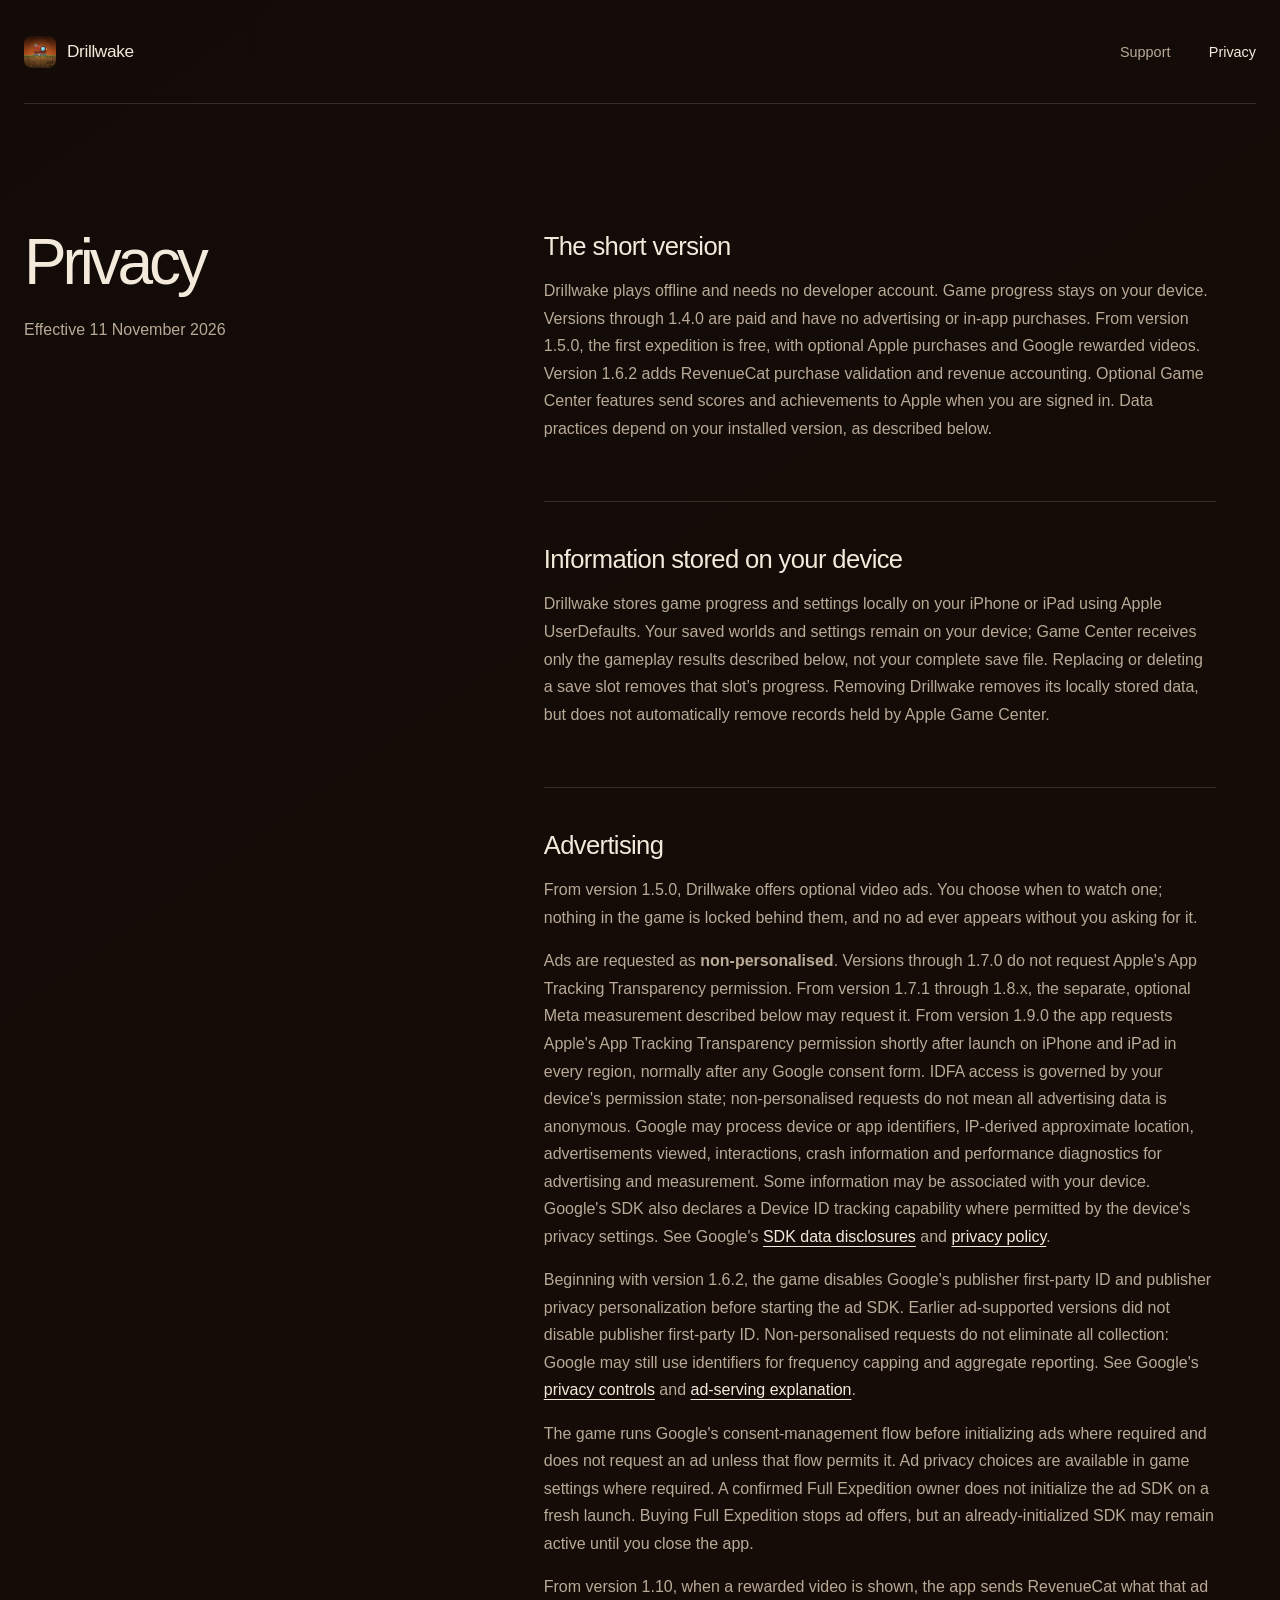
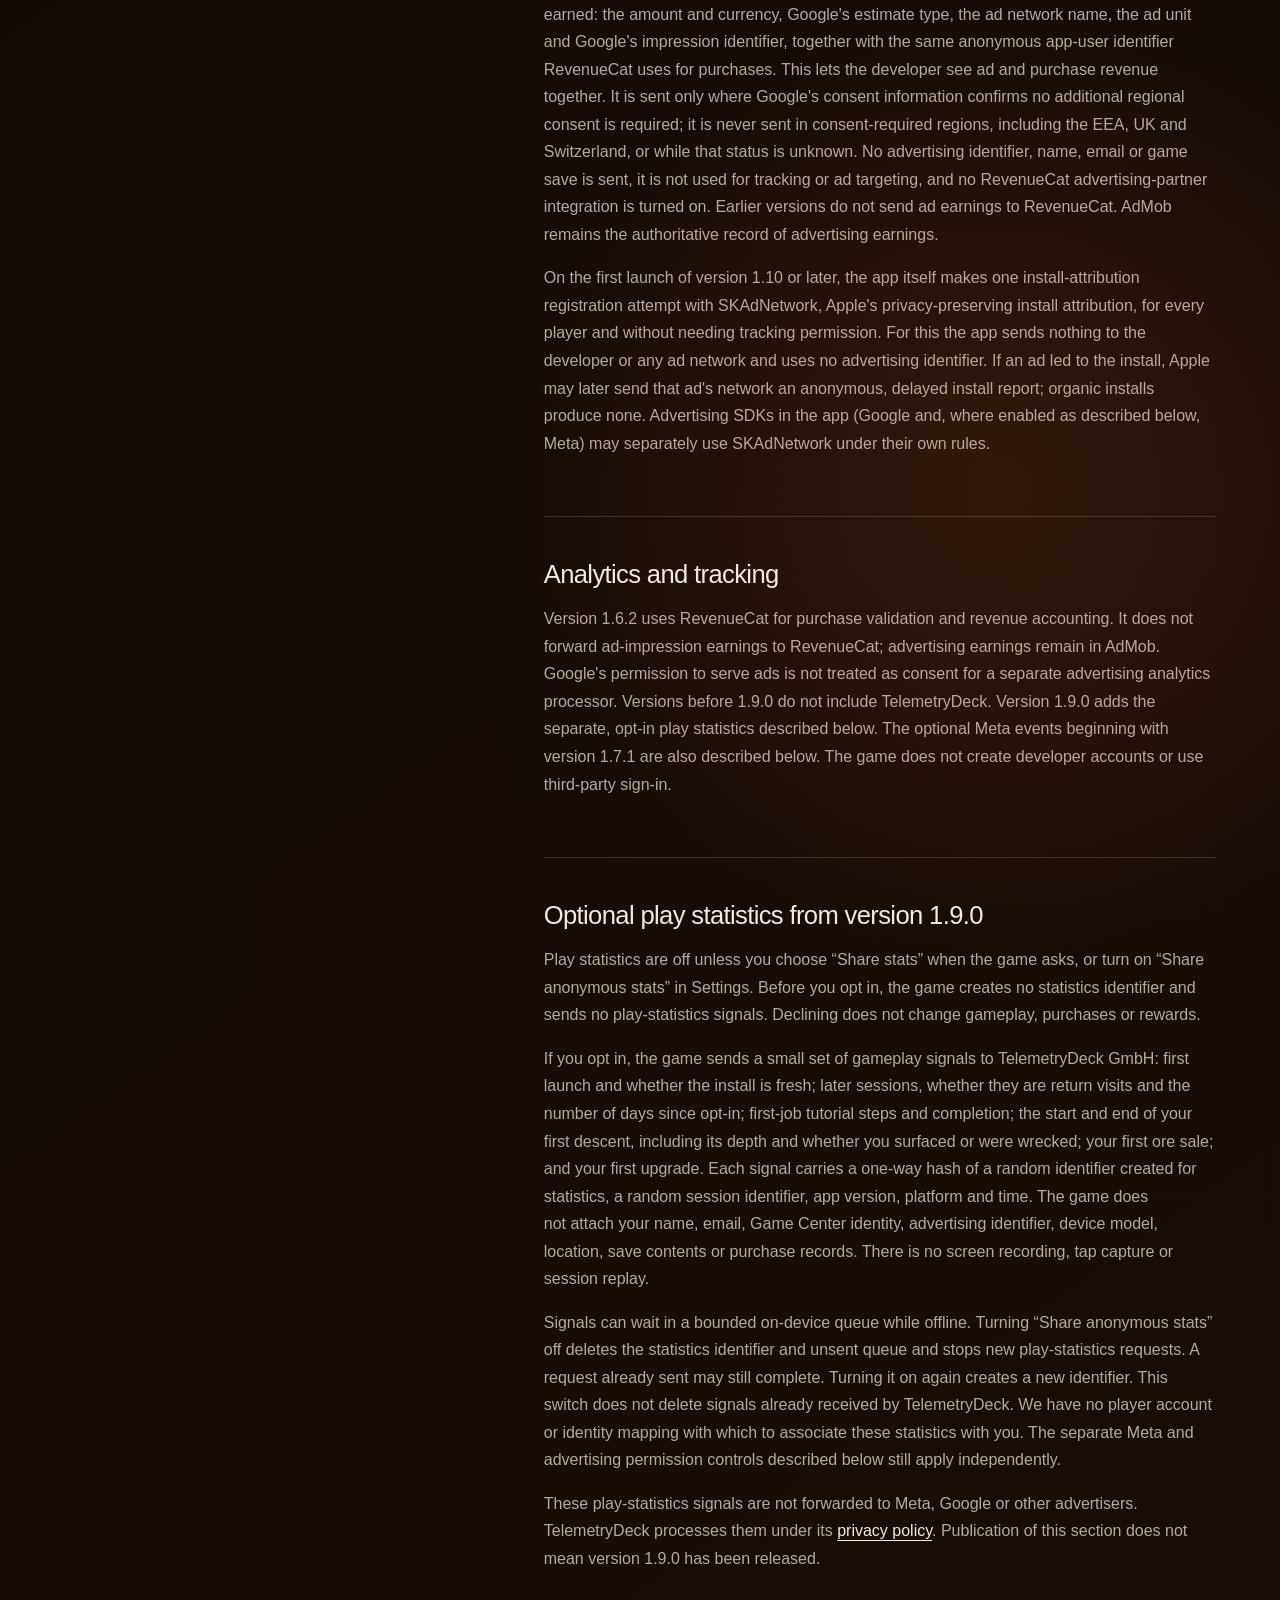
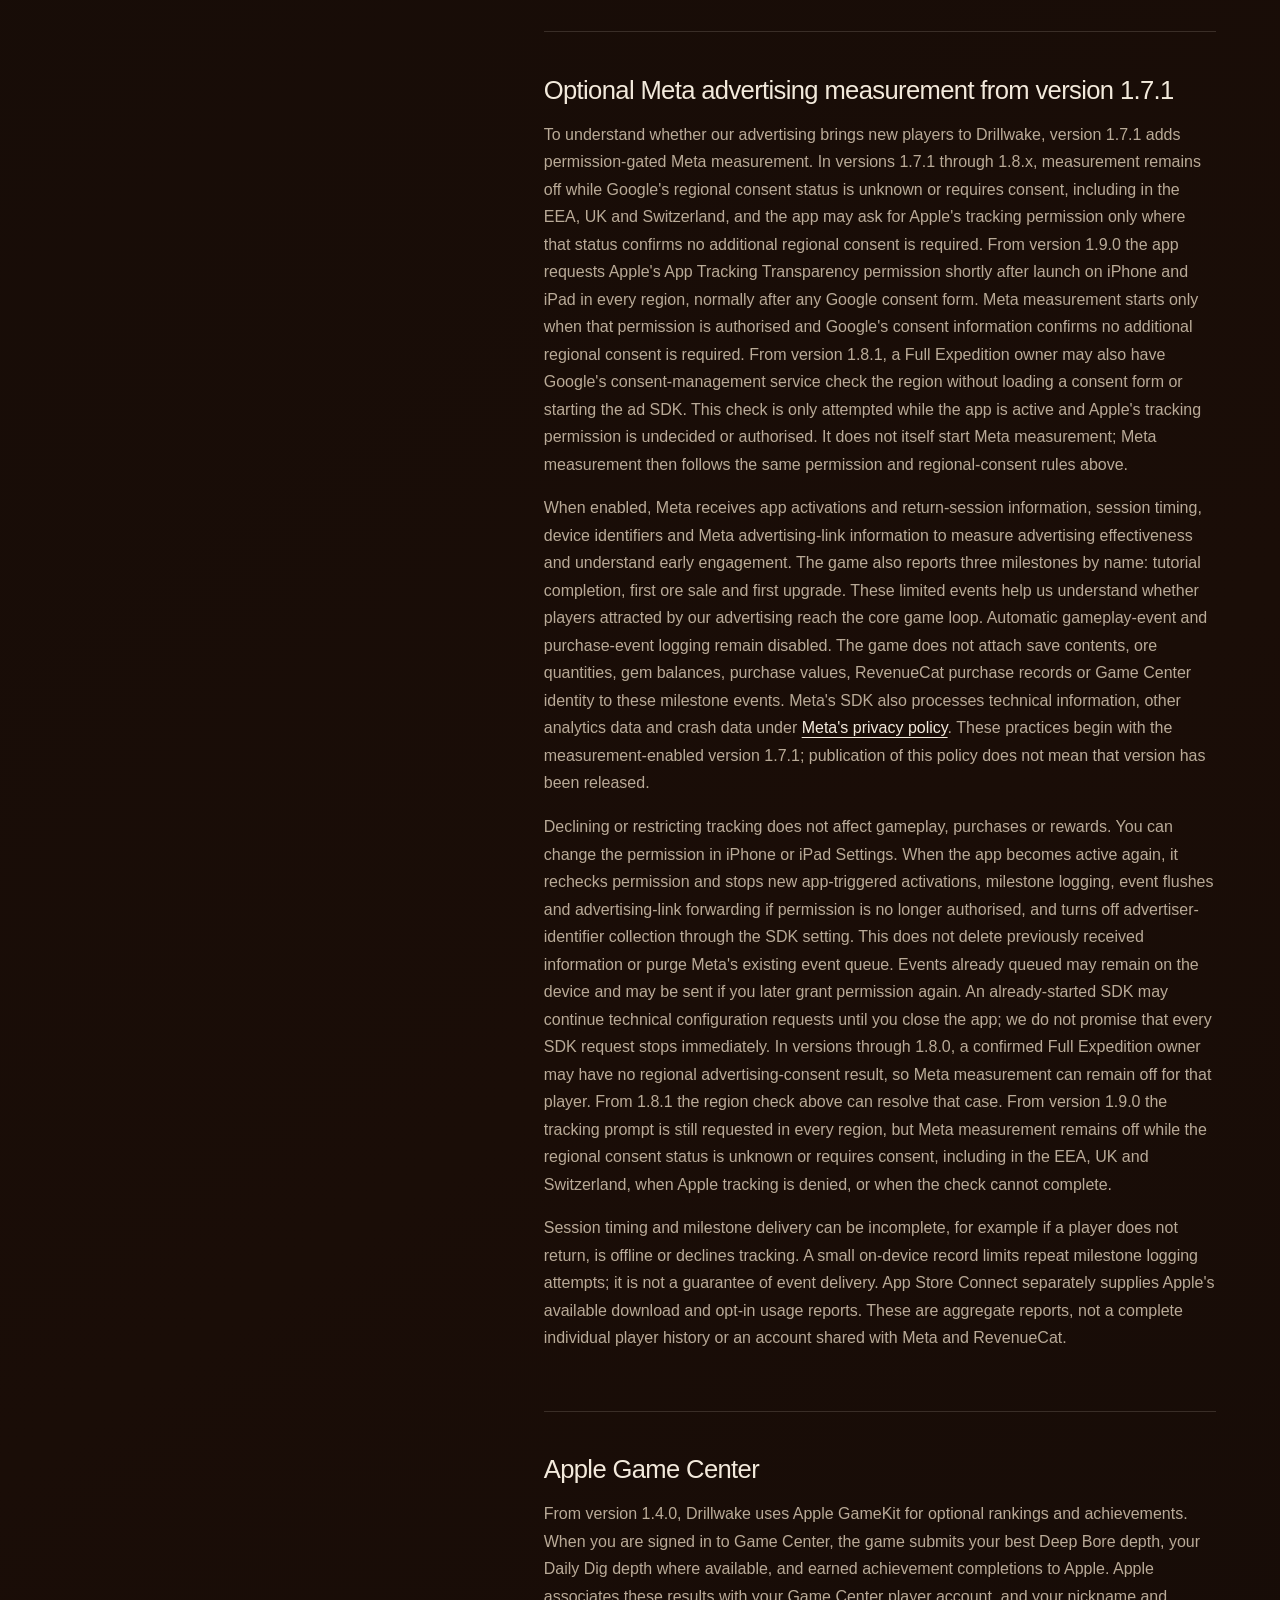
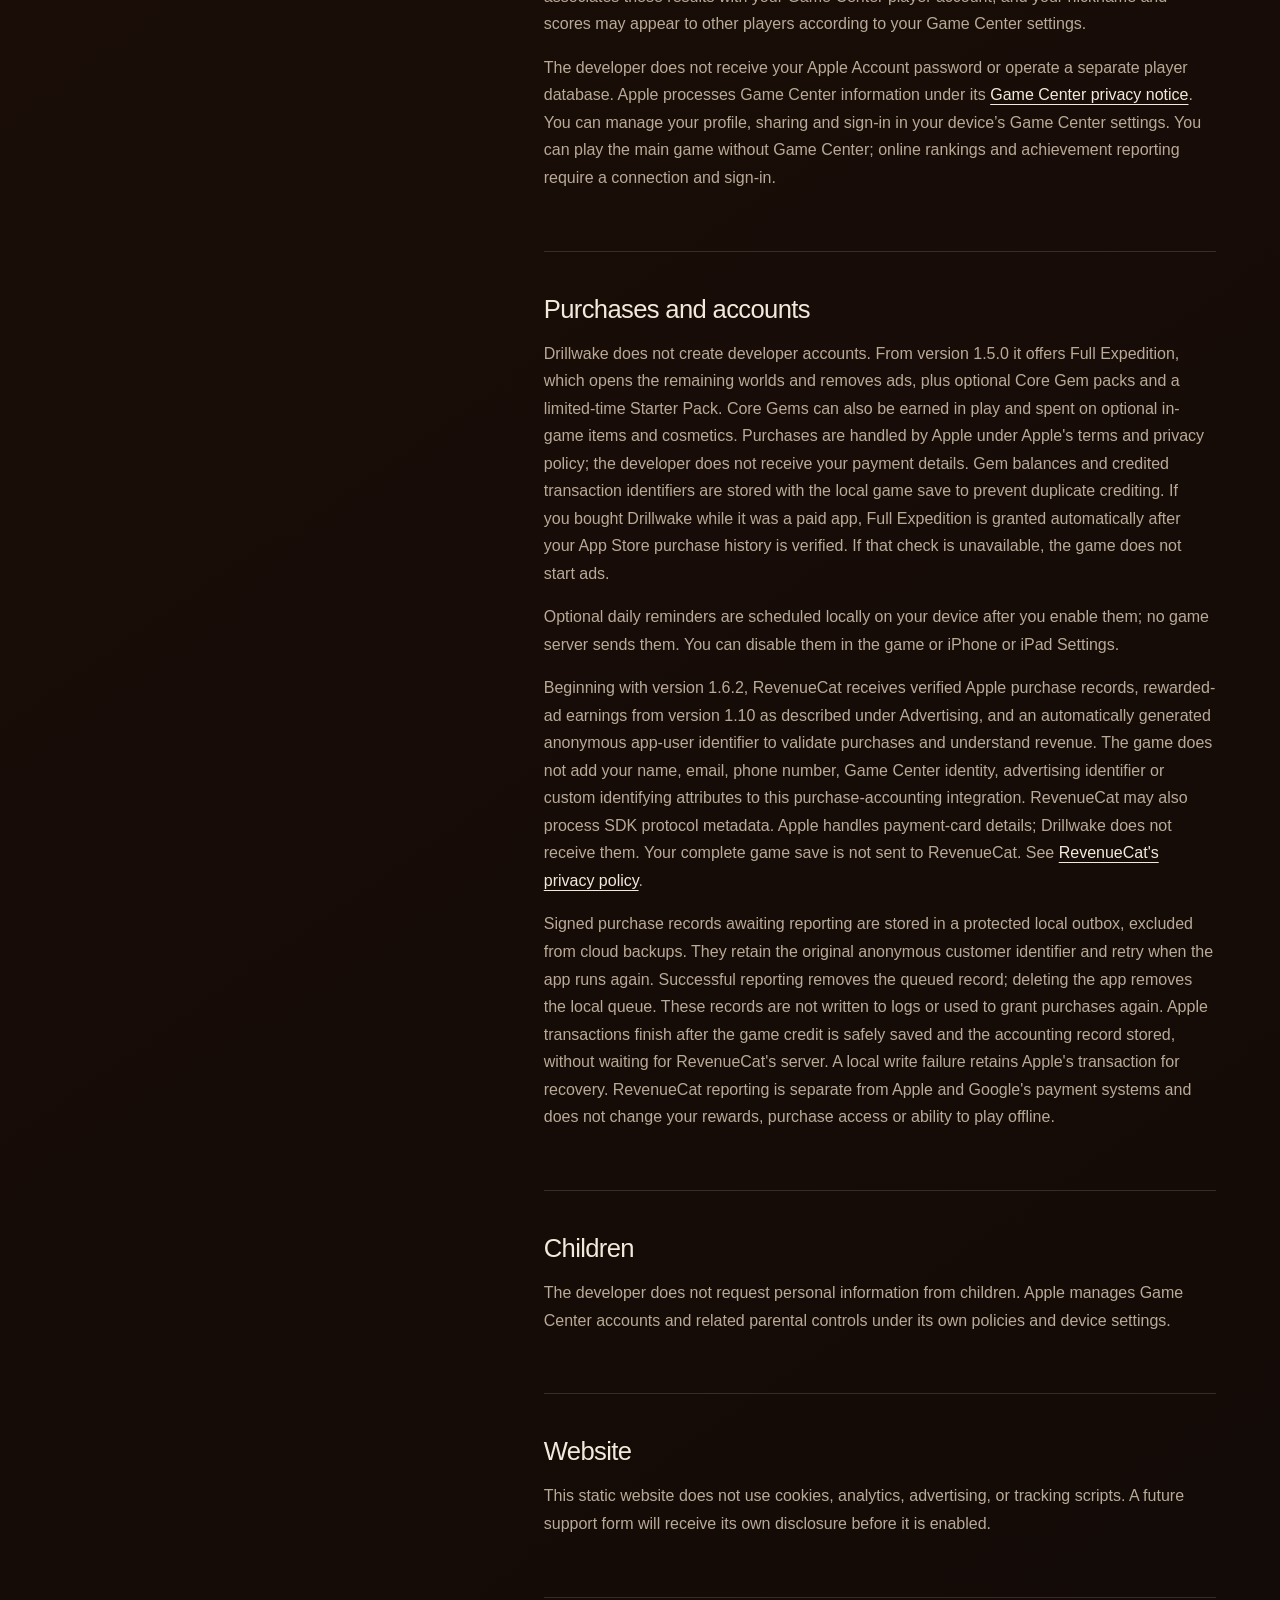
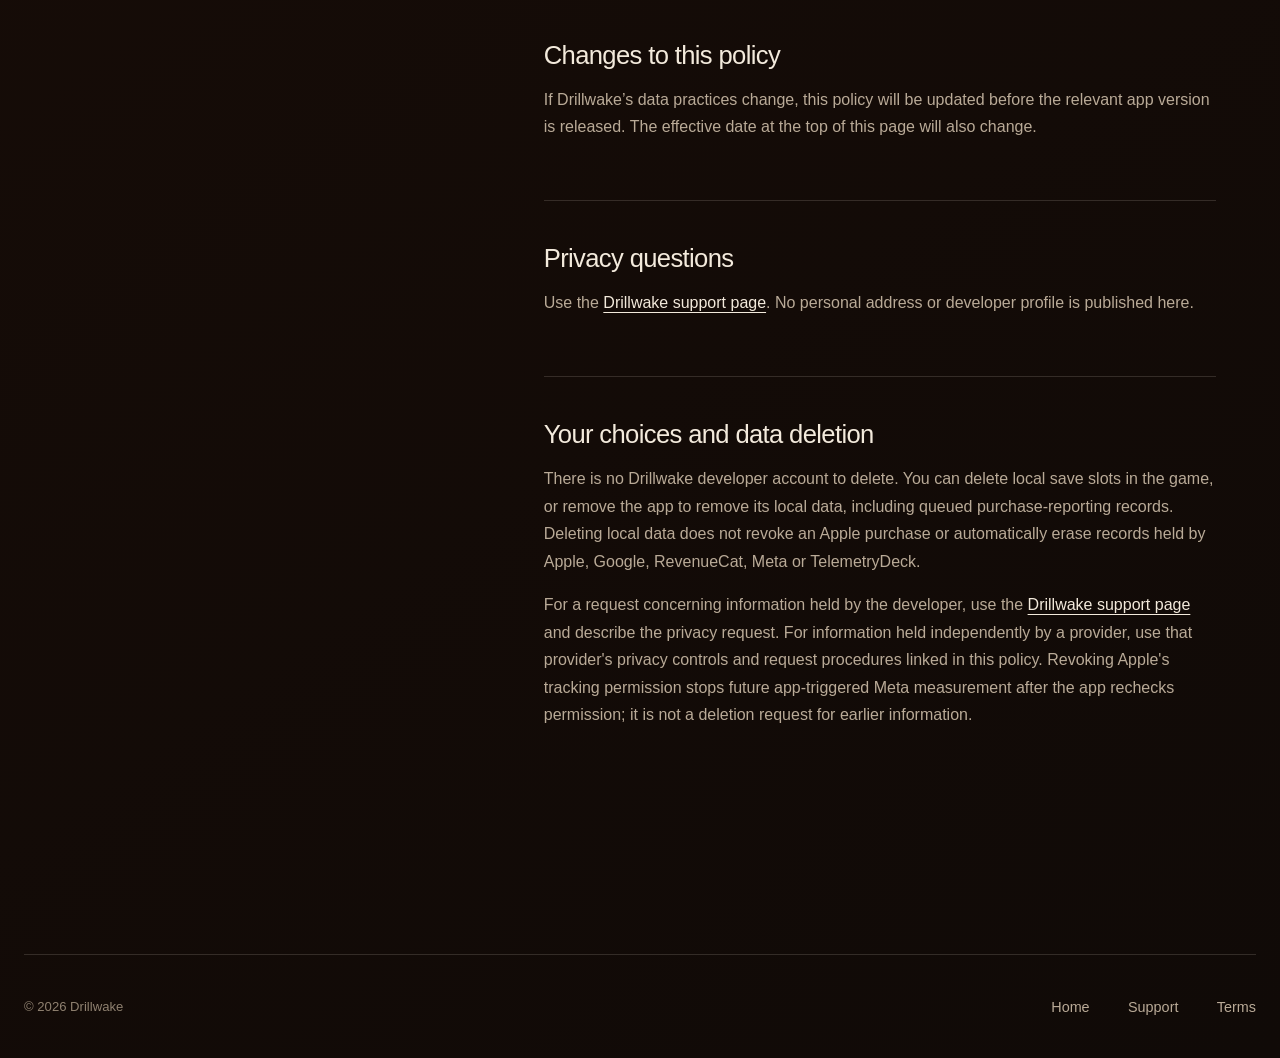
==== privacy/index.html @ 2bbec8c5 "Privacy: 1.10 rewarded-ad earnings to RevenueCat and SKAdNetwork install registration Brings privacy" ====
<!doctype html>
<html lang="en">
  <head>
    <meta charset="utf-8" />
    <meta name="viewport" content="width=device-width, initial-scale=1" />
    <meta name="theme-color" content="#120b07" />
    <meta name="description" content="The Drillwake privacy policy." />
    <title>Privacy · Drillwake</title>
    <link rel="icon" href="../favicon.svg" type="image/svg+xml" />
    <link rel="stylesheet" href="../styles.css" />
  </head>
  <body>
    <a class="skip-link" href="#main">Skip to content</a>
    <header class="site-header">
      <a class="wordmark" href="../"><img src="../assets/drillwake-pod.png" alt="" width="32" height="32" /><span>Drillwake</span></a>
      <nav aria-label="Main navigation">
        <a href="../support/">Support</a>
        <a href="./" aria-current="page">Privacy</a>
      </nav>
    </header>
    <main id="main" class="article-shell">
      <header class="article-intro">
        <h1>Privacy</h1>
        <p>Effective 11 November 2026</p>
      </header>
      <article class="article-body">
        <section>
          <h2>The short version</h2>
          <p>Drillwake plays offline and needs no developer account. Game progress stays on your device. Versions through 1.4.0 are paid and have no advertising or in-app purchases. From version 1.5.0, the first expedition is free, with optional Apple purchases and Google rewarded videos. Version 1.6.2 adds RevenueCat purchase validation and revenue accounting. Optional Game Center features send scores and achievements to Apple when you are signed in. Data practices depend on your installed version, as described below.</p>
        </section>
        <section>
          <h2>Information stored on your device</h2>
          <p>Drillwake stores game progress and settings locally on your iPhone or iPad using Apple UserDefaults. Your saved worlds and settings remain on your device; Game Center receives only the gameplay results described below, not your complete save file. Replacing or deleting a save slot removes that slot’s progress. Removing Drillwake removes its locally stored data, but does not automatically remove records held by Apple Game Center.</p>
        </section>
        <section>
          <h2>Advertising</h2>
          <p>From version 1.5.0, Drillwake offers optional video ads. You choose when to watch one; nothing in the game is locked behind them, and no ad ever appears without you asking for it.</p>
          <p>Ads are requested as <strong>non-personalised</strong>. Versions through 1.7.0 do not request Apple's App Tracking Transparency permission. From version 1.7.1 through 1.8.x, the separate, optional Meta measurement described below may request it. From version 1.9.0 the app requests Apple's App Tracking Transparency permission shortly after launch on iPhone and iPad in every region, normally after any Google consent form. IDFA access is governed by your device's permission state; non-personalised requests do not mean all advertising data is anonymous. Google may process device or app identifiers, IP-derived approximate location, advertisements viewed, interactions, crash information and performance diagnostics for advertising and measurement. Some information may be associated with your device. Google's SDK also declares a Device ID tracking capability where permitted by the device's privacy settings. See Google's <a href="https://developers.google.com/admob/ios/privacy/data-disclosure">SDK data disclosures</a> and <a href="https://policies.google.com/privacy">privacy policy</a>.</p>
          <p>Beginning with version 1.6.2, the game disables Google's publisher first-party ID and publisher privacy personalization before starting the ad SDK. Earlier ad-supported versions did not disable publisher first-party ID. Non-personalised requests do not eliminate all collection: Google may still use identifiers for frequency capping and aggregate reporting. See Google's <a href="https://developers.google.com/admob/ios/privacy/strategies#publisher_first-party_id">privacy controls</a> and <a href="https://developers.google.com/admob/ios/privacy/ad-serving-modes#non-personalized_ads">ad-serving explanation</a>.</p>
          <p>The game runs Google's consent-management flow before initializing ads where required and does not request an ad unless that flow permits it. Ad privacy choices are available in game settings where required. A confirmed Full Expedition owner does not initialize the ad SDK on a fresh launch. Buying Full Expedition stops ad offers, but an already-initialized SDK may remain active until you close the app.</p>
          <p>From version 1.10, when a rewarded video is shown, the app sends RevenueCat what that ad earned: the amount and currency, Google's estimate type, the ad network name, the ad unit and Google's impression identifier, together with the same anonymous app-user identifier RevenueCat uses for purchases. This lets the developer see ad and purchase revenue together. It is sent only where Google's consent information confirms no additional regional consent is required; it is never sent in consent-required regions, including the EEA, UK and Switzerland, or while that status is unknown. No advertising identifier, name, email or game save is sent, it is not used for tracking or ad targeting, and no RevenueCat advertising-partner integration is turned on. Earlier versions do not send ad earnings to RevenueCat. AdMob remains the authoritative record of advertising earnings.</p>
          <p>On the first launch of version 1.10 or later, the app itself makes one install-attribution registration attempt with SKAdNetwork, Apple's privacy-preserving install attribution, for every player and without needing tracking permission. For this the app sends nothing to the developer or any ad network and uses no advertising identifier. If an ad led to the install, Apple may later send that ad's network an anonymous, delayed install report; organic installs produce none. Advertising SDKs in the app (Google and, where enabled as described below, Meta) may separately use SKAdNetwork under their own rules.</p>
        </section>
        <section>
          <h2>Analytics and tracking</h2>
          <p>Version 1.6.2 uses RevenueCat for purchase validation and revenue accounting. It does not forward ad-impression earnings to RevenueCat; advertising earnings remain in AdMob. Google's permission to serve ads is not treated as consent for a separate advertising analytics processor. Versions before 1.9.0 do not include TelemetryDeck. Version 1.9.0 adds the separate, opt-in play statistics described below. The optional Meta events beginning with version 1.7.1 are also described below. The game does not create developer accounts or use third-party sign-in.</p>
        </section>
        <section>
          <h2>Optional play statistics from version 1.9.0</h2>
          <p>Play statistics are off unless you choose “Share stats” when the game asks, or turn on “Share anonymous stats” in Settings. Before you opt in, the game creates no statistics identifier and sends no play-statistics signals. Declining does not change gameplay, purchases or rewards.</p>
          <p>If you opt in, the game sends a small set of gameplay signals to TelemetryDeck GmbH: first launch and whether the install is fresh; later sessions, whether they are return visits and the number of days since opt-in; first-job tutorial steps and completion; the start and end of your first descent, including its depth and whether you surfaced or were wrecked; your first ore sale; and your first upgrade. Each signal carries a one-way hash of a random identifier created for statistics, a random session identifier, app version, platform and time. The game does not attach your name, email, Game Center identity, advertising identifier, device model, location, save contents or purchase records. There is no screen recording, tap capture or session replay.</p>
          <p>Signals can wait in a bounded on-device queue while offline. Turning “Share anonymous stats” off deletes the statistics identifier and unsent queue and stops new play-statistics requests. A request already sent may still complete. Turning it on again creates a new identifier. This switch does not delete signals already received by TelemetryDeck. We have no player account or identity mapping with which to associate these statistics with you. The separate Meta and advertising permission controls described below still apply independently.</p>
          <p>These play-statistics signals are not forwarded to Meta, Google or other advertisers. TelemetryDeck processes them under its <a href="https://telemetrydeck.com/privacy/">privacy policy</a>. Publication of this section does not mean version 1.9.0 has been released.</p>
        </section>
        <section>
          <h2>Optional Meta advertising measurement from version 1.7.1</h2>
          <p>To understand whether our advertising brings new players to Drillwake, version 1.7.1 adds permission-gated Meta measurement. In versions 1.7.1 through 1.8.x, measurement remains off while Google's regional consent status is unknown or requires consent, including in the EEA, UK and Switzerland, and the app may ask for Apple's tracking permission only where that status confirms no additional regional consent is required. From version 1.9.0 the app requests Apple's App Tracking Transparency permission shortly after launch on iPhone and iPad in every region, normally after any Google consent form. Meta measurement starts only when that permission is authorised and Google's consent information confirms no additional regional consent is required. From version 1.8.1, a Full Expedition owner may also have Google's consent-management service check the region without loading a consent form or starting the ad SDK. This check is only attempted while the app is active and Apple's tracking permission is undecided or authorised. It does not itself start Meta measurement; Meta measurement then follows the same permission and regional-consent rules above.</p>
          <p>When enabled, Meta receives app activations and return-session information, session timing, device identifiers and Meta advertising-link information to measure advertising effectiveness and understand early engagement. The game also reports three milestones by name: tutorial completion, first ore sale and first upgrade. These limited events help us understand whether players attracted by our advertising reach the core game loop. Automatic gameplay-event and purchase-event logging remain disabled. The game does not attach save contents, ore quantities, gem balances, purchase values, RevenueCat purchase records or Game Center identity to these milestone events. Meta's SDK also processes technical information, other analytics data and crash data under <a href="https://www.facebook.com/privacy/policy/">Meta's privacy policy</a>. These practices begin with the measurement-enabled version 1.7.1; publication of this policy does not mean that version has been released.</p>
          <p>Declining or restricting tracking does not affect gameplay, purchases or rewards. You can change the permission in iPhone or iPad Settings. When the app becomes active again, it rechecks permission and stops new app-triggered activations, milestone logging, event flushes and advertising-link forwarding if permission is no longer authorised, and turns off advertiser-identifier collection through the SDK setting. This does not delete previously received information or purge Meta's existing event queue. Events already queued may remain on the device and may be sent if you later grant permission again. An already-started SDK may continue technical configuration requests until you close the app; we do not promise that every SDK request stops immediately. In versions through 1.8.0, a confirmed Full Expedition owner may have no regional advertising-consent result, so Meta measurement can remain off for that player. From 1.8.1 the region check above can resolve that case. From version 1.9.0 the tracking prompt is still requested in every region, but Meta measurement remains off while the regional consent status is unknown or requires consent, including in the EEA, UK and Switzerland, when Apple tracking is denied, or when the check cannot complete.</p>
          <p>Session timing and milestone delivery can be incomplete, for example if a player does not return, is offline or declines tracking. A small on-device record limits repeat milestone logging attempts; it is not a guarantee of event delivery. App Store Connect separately supplies Apple's available download and opt-in usage reports. These are aggregate reports, not a complete individual player history or an account shared with Meta and RevenueCat.</p>
        </section>
        <section>
          <h2>Apple Game Center</h2>
          <p>From version 1.4.0, Drillwake uses Apple GameKit for optional rankings and achievements. When you are signed in to Game Center, the game submits your best Deep Bore depth, your Daily Dig depth where available, and earned achievement completions to Apple. Apple associates these results with your Game Center player account, and your nickname and scores may appear to other players according to your Game Center settings.</p>
          <p>The developer does not receive your Apple Account password or operate a separate player database. Apple processes Game Center information under its <a href="https://www.apple.com/legal/privacy/data/en/game-center/">Game Center privacy notice</a>. You can manage your profile, sharing and sign-in in your device’s Game Center settings. You can play the main game without Game Center; online rankings and achievement reporting require a connection and sign-in.</p>
        </section>
        <section>
          <h2>Purchases and accounts</h2>
          <p>Drillwake does not create developer accounts. From version 1.5.0 it offers Full Expedition, which opens the remaining worlds and removes ads, plus optional Core Gem packs and a limited-time Starter Pack. Core Gems can also be earned in play and spent on optional in-game items and cosmetics. Purchases are handled by Apple under Apple's terms and privacy policy; the developer does not receive your payment details. Gem balances and credited transaction identifiers are stored with the local game save to prevent duplicate crediting. If you bought Drillwake while it was a paid app, Full Expedition is granted automatically after your App Store purchase history is verified. If that check is unavailable, the game does not start ads.</p>
          <p>Optional daily reminders are scheduled locally on your device after you enable them; no game server sends them. You can disable them in the game or iPhone or iPad Settings.</p>
          <p>Beginning with version 1.6.2, RevenueCat receives verified Apple purchase records, rewarded-ad earnings from version 1.10 as described under Advertising, and an automatically generated anonymous app-user identifier to validate purchases and understand revenue. The game does not add your name, email, phone number, Game Center identity, advertising identifier or custom identifying attributes to this purchase-accounting integration. RevenueCat may also process SDK protocol metadata. Apple handles payment-card details; Drillwake does not receive them. Your complete game save is not sent to RevenueCat. See <a href="https://www.revenuecat.com/privacy">RevenueCat's privacy policy</a>.</p>
          <p>Signed purchase records awaiting reporting are stored in a protected local outbox, excluded from cloud backups. They retain the original anonymous customer identifier and retry when the app runs again. Successful reporting removes the queued record; deleting the app removes the local queue. These records are not written to logs or used to grant purchases again. Apple transactions finish after the game credit is safely saved and the accounting record stored, without waiting for RevenueCat's server. A local write failure retains Apple's transaction for recovery. RevenueCat reporting is separate from Apple and Google's payment systems and does not change your rewards, purchase access or ability to play offline.</p>
        </section>
        <section>
          <h2>Children</h2>
          <p>The developer does not request personal information from children. Apple manages Game Center accounts and related parental controls under its own policies and device settings.</p>
        </section>
        <section>
          <h2>Website</h2>
          <p>This static website does not use cookies, analytics, advertising, or tracking scripts. A future support form will receive its own disclosure before it is enabled.</p>
        </section>
        <section>
          <h2>Changes to this policy</h2>
          <p>If Drillwake’s data practices change, this policy will be updated before the relevant app version is released. The effective date at the top of this page will also change.</p>
        </section>
        <section>
          <h2>Privacy questions</h2>
          <p>Use the <a href="../support/">Drillwake support page</a>. No personal address or developer profile is published here.</p>
        </section>
        <section id="data-deletion">
          <h2>Your choices and data deletion</h2>
          <p>There is no Drillwake developer account to delete. You can delete local save slots in the game, or remove the app to remove its local data, including queued purchase-reporting records. Deleting local data does not revoke an Apple purchase or automatically erase records held by Apple, Google, RevenueCat, Meta or TelemetryDeck.</p>
          <p>For a request concerning information held by the developer, use the <a href="../support/">Drillwake support page</a> and describe the privacy request. For information held independently by a provider, use that provider's privacy controls and request procedures linked in this policy. Revoking Apple's tracking permission stops future app-triggered Meta measurement after the app rechecks permission; it is not a deletion request for earlier information.</p>
        </section>
      </article>
    </main>
    <footer class="site-footer">
      <p>© 2026 Drillwake</p>
      <nav aria-label="Footer navigation"><a href="../">Home</a><a href="../support/">Support</a><a href="../terms/">Terms</a></nav>
    </footer>
  </body>
</html>
---- styles.css ----
:root {
  color-scheme: dark;
  font-family: "Avenir Next", Avenir, "Helvetica Neue", sans-serif;
  color: #f3eadc;
  background: #120b07;
  font-synthesis: none;
  --paper: #f3eadc;
  --muted: #b9aa97;
  --ember: #d16232;
  --line: rgba(243, 234, 220, 0.15);
}

* { box-sizing: border-box; }

html { scroll-behavior: smooth; }

body {
  min-height: 100dvh;
  margin: 0;
  background:
    radial-gradient(circle at 78% 28%, rgba(154, 65, 28, 0.22), transparent 30rem),
    linear-gradient(145deg, #120b07 0%, #1a0d07 56%, #100a07 100%);
}

body::before {
  position: fixed;
  inset: 0;
  z-index: -1;
  background-image: url("data:image/svg+xml,%3Csvg viewBox='0 0 180 180' xmlns='http://www.w3.org/2000/svg'%3E%3Cfilter id='n'%3E%3CfeTurbulence type='fractalNoise' baseFrequency='.8' numOctaves='3' stitchTiles='stitch'/%3E%3C/filter%3E%3Crect width='100%25' height='100%25' filter='url(%23n)' opacity='.12'/%3E%3C/svg%3E");
  content: "";
  opacity: 0.22;
  pointer-events: none;
}

.landing-page::before { display: none; }

a { color: inherit; }

.skip-link {
  position: fixed;
  top: 1rem;
  left: 1rem;
  z-index: 2;
  padding: 0.7rem 0.9rem;
  background: var(--paper);
  color: #120b07;
  transform: translateY(-180%);
}

.skip-link:focus { transform: translateY(0); }

.site-header,
.site-footer,
.hero,
.article-shell {
  width: min(100% - 3rem, 82rem);
  margin-inline: auto;
}

.site-header {
  display: flex;
  align-items: center;
  justify-content: space-between;
  min-height: 6.5rem;
  border-bottom: 1px solid var(--line);
}

.wordmark {
  display: inline-flex;
  align-items: center;
  gap: 0.68rem;
  font-size: 1.08rem;
  font-weight: 500;
  letter-spacing: -0.02em;
  text-decoration: none;
}

.wordmark img {
  display: block;
  width: 2rem;
  height: 2rem;
  border-radius: 0.48rem;
}

.landing-canvas {
  position: relative;
  display: grid;
  grid-template-rows: auto 1fr auto;
  min-height: 100dvh;
  overflow: hidden;
  isolation: isolate;
}

.landing-art,
.landing-shade {
  position: absolute;
  inset: 0;
  z-index: -2;
  width: 100%;
  height: 100%;
}

.landing-art {
  object-fit: cover;
  object-position: center 46%;
  image-rendering: pixelated;
  transform: scale(1.015);
}

.landing-shade {
  z-index: -1;
  background:
    linear-gradient(180deg, rgba(13, 7, 4, 0.7) 0%, rgba(13, 7, 4, 0.08) 28%, rgba(13, 7, 4, 0.16) 55%, rgba(13, 7, 4, 0.88) 100%),
    linear-gradient(90deg, rgba(13, 7, 4, 0.62) 0%, transparent 52%);
}

.landing-header,
.landing-footer {
  position: relative;
  border-color: rgba(243, 234, 220, 0.22);
}

.landing-header nav a,
.landing-footer nav a,
.landing-footer { color: rgba(255, 247, 234, 0.78); }

.landing-copy {
  display: flex;
  align-self: end;
  flex-direction: column;
  width: min(100% - 3rem, 82rem);
  margin: 0 auto;
  padding: clamp(5rem, 13vh, 10rem) 0 clamp(3rem, 7vh, 5rem);
}

.landing-copy h1 {
  max-width: none;
  color: #fff7ea;
  font-size: clamp(2.65rem, 5.3vw, 5.4rem);
  line-height: 0.94;
  white-space: nowrap;
  text-shadow: 0 0.14em 0.8em rgba(25, 8, 2, 0.42);
}

.landing-copy p {
  max-width: 35rem;
  margin: 1.5rem 0 0;
  color: rgba(255, 247, 234, 0.82);
  font-size: clamp(1rem, 1.4vw, 1.22rem);
  line-height: 1.5;
}

.app-store-link {
  display: inline-flex;
  align-items: center;
  align-self: flex-start;
  gap: 0.65rem;
  min-height: 2.9rem;
  margin-top: 1.5rem;
  padding: 0.65rem 0.95rem;
  border: 1px solid rgba(255, 247, 234, 0.3);
  border-radius: 0.8rem;
  background: rgba(14, 8, 5, 0.72);
  color: #fff7ea;
  font-size: 0.9rem;
  text-decoration: none;
  backdrop-filter: blur(0.8rem);
  transition: background 180ms ease, border-color 180ms ease, transform 180ms ease;
}

.app-store-link svg {
  width: 1.2rem;
  height: 1.2rem;
  fill: currentColor;
}

.app-store-link:hover,
.app-store-link:focus-visible {
  border-color: rgba(255, 247, 234, 0.62);
  background: rgba(14, 8, 5, 0.9);
  transform: translateY(-1px);
}

.app-store-link:active { transform: translateY(1px); }

nav { display: flex; gap: clamp(1.25rem, 3vw, 2.5rem); }

nav a {
  color: var(--muted);
  font-size: 0.9rem;
  font-weight: 400;
  text-decoration: none;
  transition: color 180ms ease;
}

nav a:hover,
nav a:focus-visible,
nav a[aria-current="page"] { color: var(--paper); }

a:focus-visible,
button:focus-visible,
input:focus-visible,
textarea:focus-visible {
  outline: 2px solid #f0b44c;
  outline-offset: 4px;
}

.hero {
  display: grid;
  grid-template-columns: minmax(0, 0.9fr) minmax(20rem, 1.1fr);
  align-items: center;
  min-height: calc(100dvh - 12rem);
  padding: clamp(4rem, 9vh, 7.5rem) 0 clamp(5rem, 11vh, 9rem);
}

.hero-copy { position: relative; z-index: 1; }

h1,
h2,
h3,
p { text-wrap: pretty; }

h1 {
  max-width: 10ch;
  margin: 0;
  font-size: clamp(3.4rem, 7.5vw, 7.8rem);
  font-weight: 400;
  letter-spacing: -0.065em;
  line-height: 0.88;
}

h1 span { color: var(--ember); }

.hero-copy > p {
  max-width: 35rem;
  margin: 2.3rem 0 0;
  color: var(--muted);
  font-size: clamp(1.02rem, 1.5vw, 1.2rem);
  line-height: 1.65;
}

.hero-copy .availability {
  margin-top: 1.3rem;
  color: var(--paper);
  font-size: 0.92rem;
}

.hero-art {
  position: relative;
  width: min(100%, 39rem);
  margin: 0 0 0 auto;
}

.hero-art::after {
  position: absolute;
  inset: 15% 8% 7%;
  z-index: -1;
  border-radius: 50%;
  background: rgba(204, 81, 31, 0.17);
  filter: blur(3.5rem);
  content: "";
}

.hero-art img {
  display: block;
  width: 100%;
  height: auto;
  border-radius: 42% 42% 2.2rem 2.2rem;
  box-shadow: 0 2.5rem 6rem rgba(39, 13, 4, 0.45);
}

.site-footer {
  display: flex;
  align-items: center;
  justify-content: space-between;
  min-height: 6.5rem;
  border-top: 1px solid var(--line);
  color: #8f8170;
  font-size: 0.82rem;
}

.site-footer p { margin: 0; }

.article-shell {
  display: grid;
  grid-template-columns: minmax(12rem, 0.55fr) minmax(0, 1fr);
  gap: clamp(3rem, 10vw, 10rem);
  padding: clamp(4rem, 10vw, 8rem) 0 clamp(7rem, 13vw, 11rem);
}

.article-intro { position: sticky; top: 2rem; align-self: start; }

.article-intro h1 {
  max-width: none;
  font-size: clamp(2.7rem, 5vw, 5rem);
  line-height: 0.96;
}

.article-intro p {
  margin: 1.5rem 0 0;
  color: var(--muted);
  line-height: 1.65;
}

.article-body { max-width: 42rem; }

.article-body section {
  padding: 0 0 2.7rem;
  margin: 0 0 2.7rem;
  border-bottom: 1px solid var(--line);
}

.article-body section:last-child { margin-bottom: 0; border-bottom: 0; }

h2 {
  margin: 0 0 1rem;
  color: var(--paper);
  font-size: clamp(1.25rem, 2vw, 1.65rem);
  font-weight: 400;
  letter-spacing: -0.025em;
}

.article-body p,
.article-body li {
  color: var(--muted);
  font-size: 1rem;
  line-height: 1.72;
}

.article-body ul { padding-left: 1.2rem; }
.article-body li + li { margin-top: 0.55rem; }
.article-body a { color: var(--paper); text-underline-offset: 0.22em; }

.status-note {
  padding-left: 1.2rem;
  border-left: 2px solid var(--ember);
}

@media (max-width: 760px) {
  .site-header,
  .site-footer,
  .hero,
  .article-shell { width: min(100% - 2rem, 82rem); }

  .site-header { min-height: 5.5rem; }

  .landing-copy { width: min(100% - 2rem, 82rem); padding-bottom: 2.5rem; }
  .landing-copy h1 { font-size: clamp(2.65rem, 12vw, 3.2rem); }
  .landing-copy p { max-width: 21rem; }
  .landing-art { object-position: 58% center; }
  .landing-shade {
    background:
      linear-gradient(180deg, rgba(13, 7, 4, 0.76) 0%, rgba(13, 7, 4, 0.04) 25%, rgba(13, 7, 4, 0.25) 48%, rgba(13, 7, 4, 0.92) 100%),
      linear-gradient(90deg, rgba(13, 7, 4, 0.42), transparent);
  }

  .hero {
    grid-template-columns: 1fr;
    min-height: auto;
    padding-top: 4.5rem;
  }

  .hero-art { width: min(90%, 32rem); margin: 3.5rem auto 0; }

  .article-shell { grid-template-columns: 1fr; gap: 4rem; }
  .article-intro { position: static; }

  .site-footer { align-items: flex-start; flex-direction: column; justify-content: center; gap: 0.8rem; }
}

@media (prefers-reduced-motion: reduce) {
  html { scroll-behavior: auto; }
  *, *::before, *::after { transition-duration: 0.01ms !important; }
}
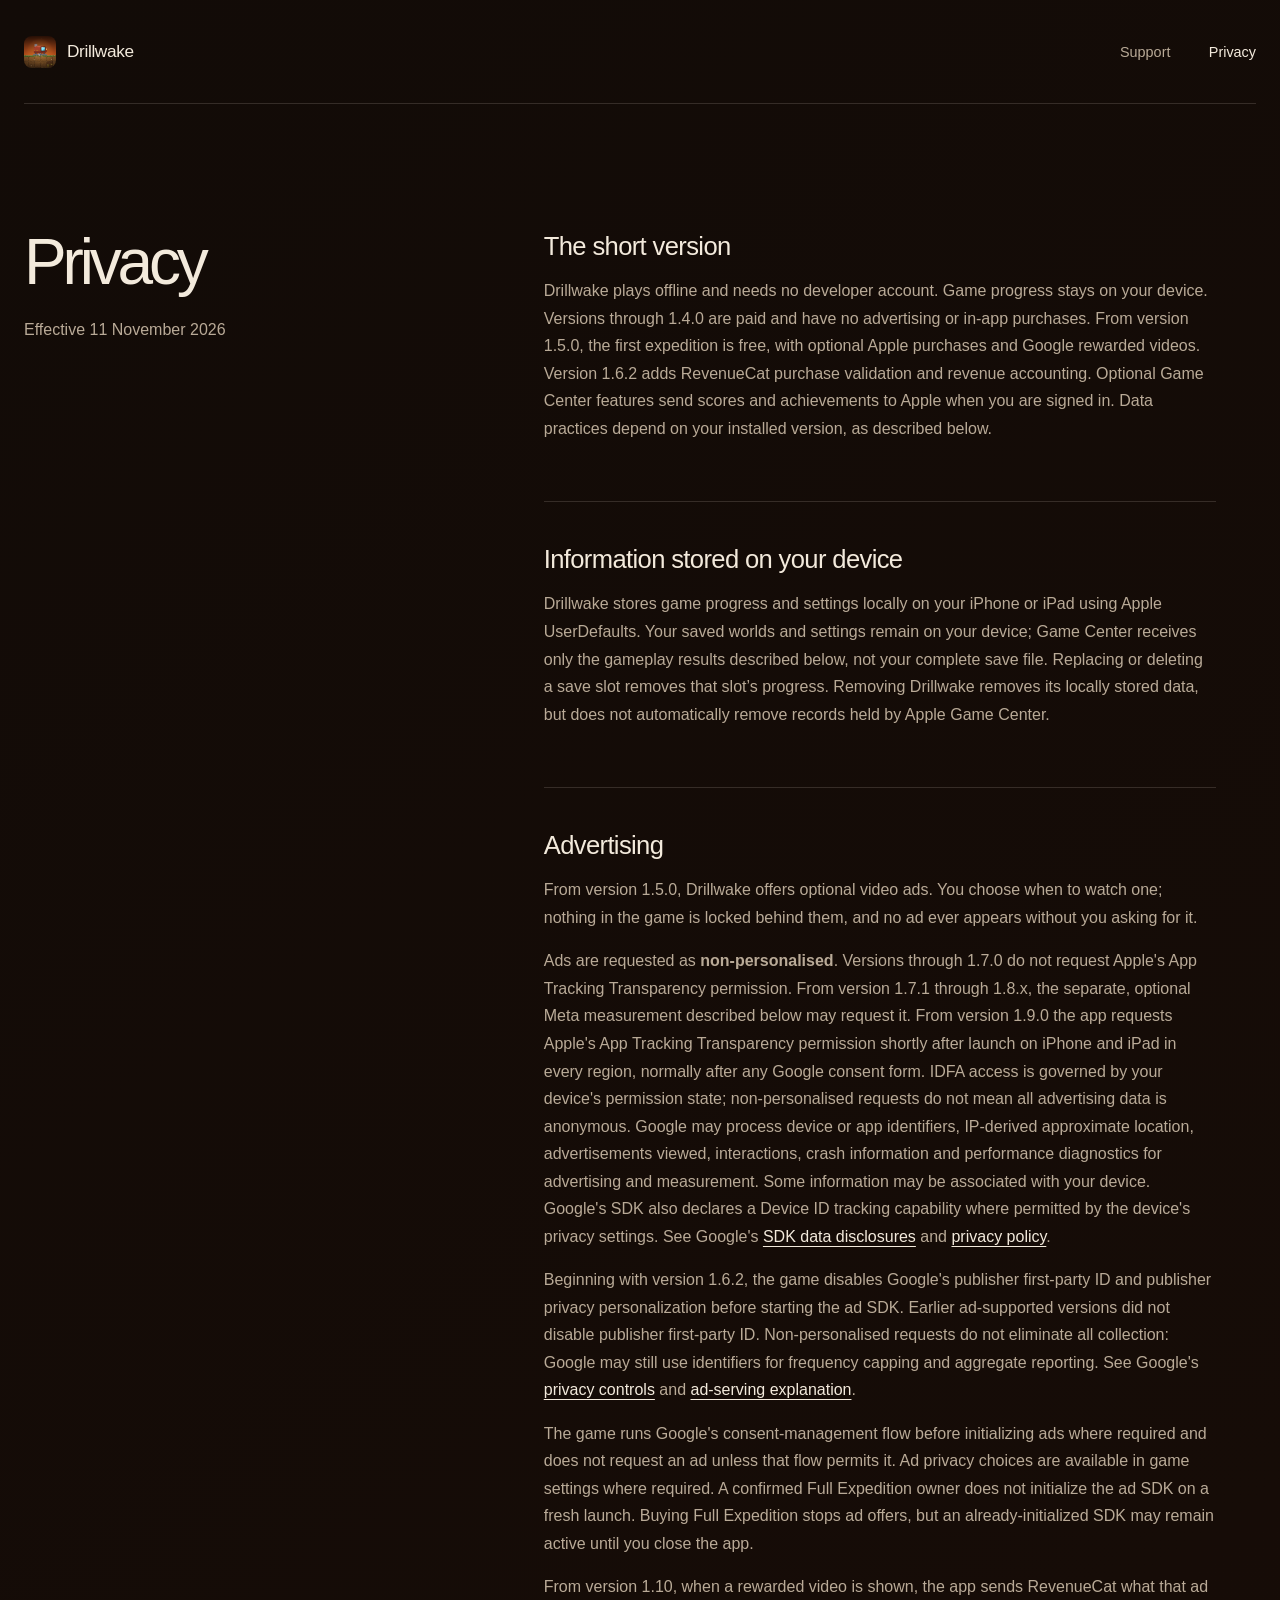
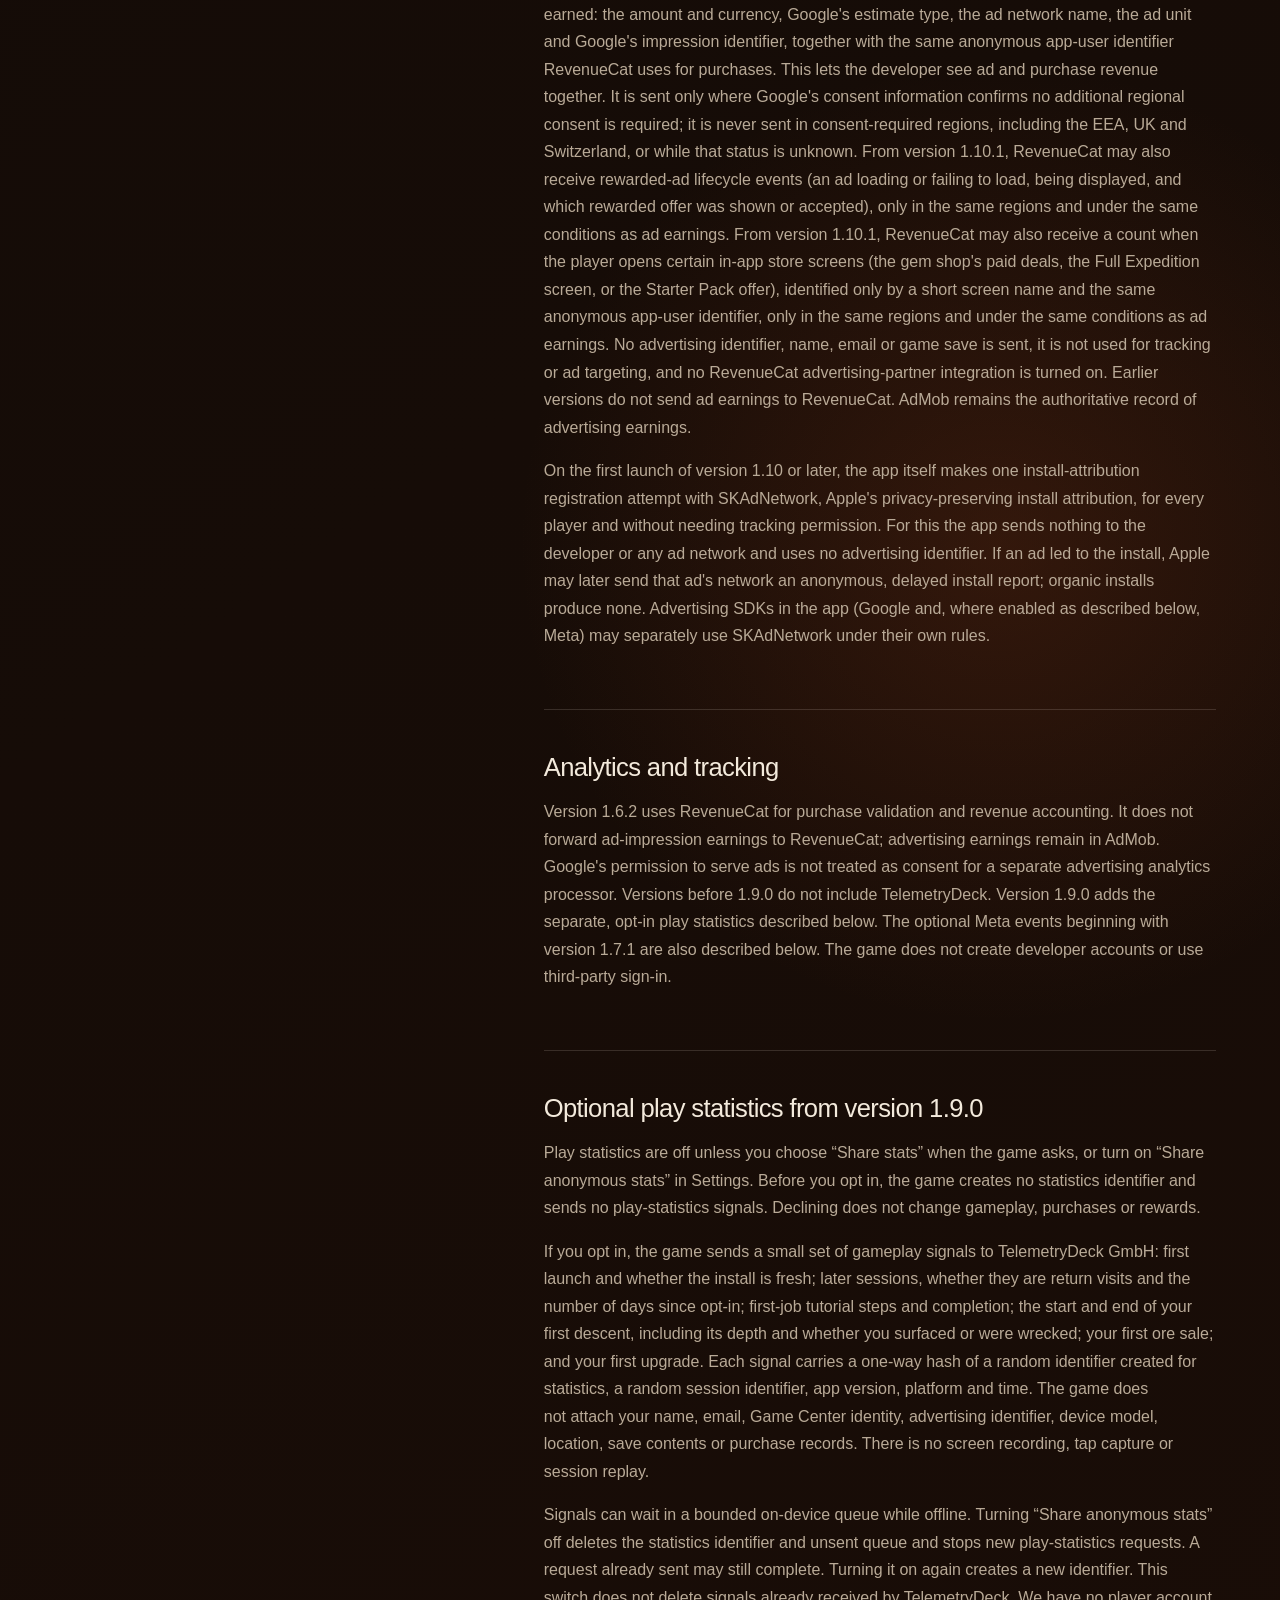
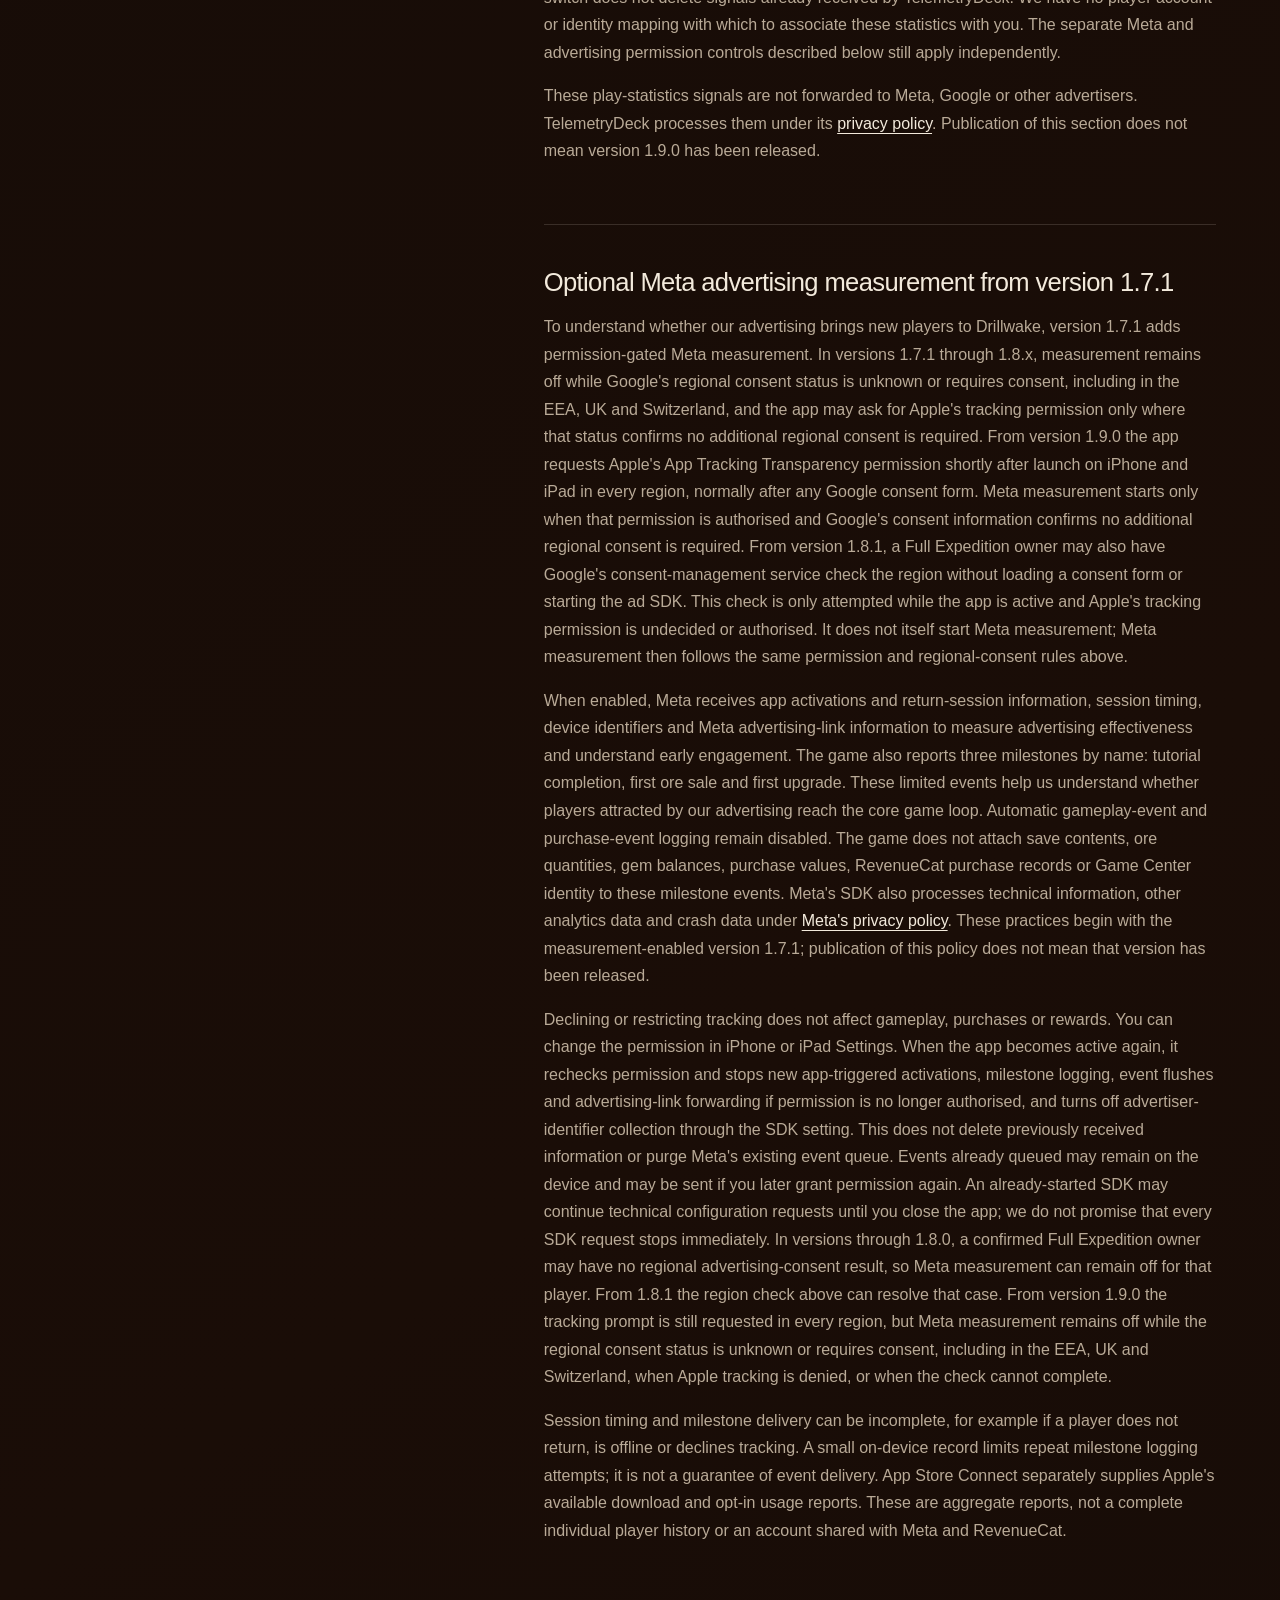
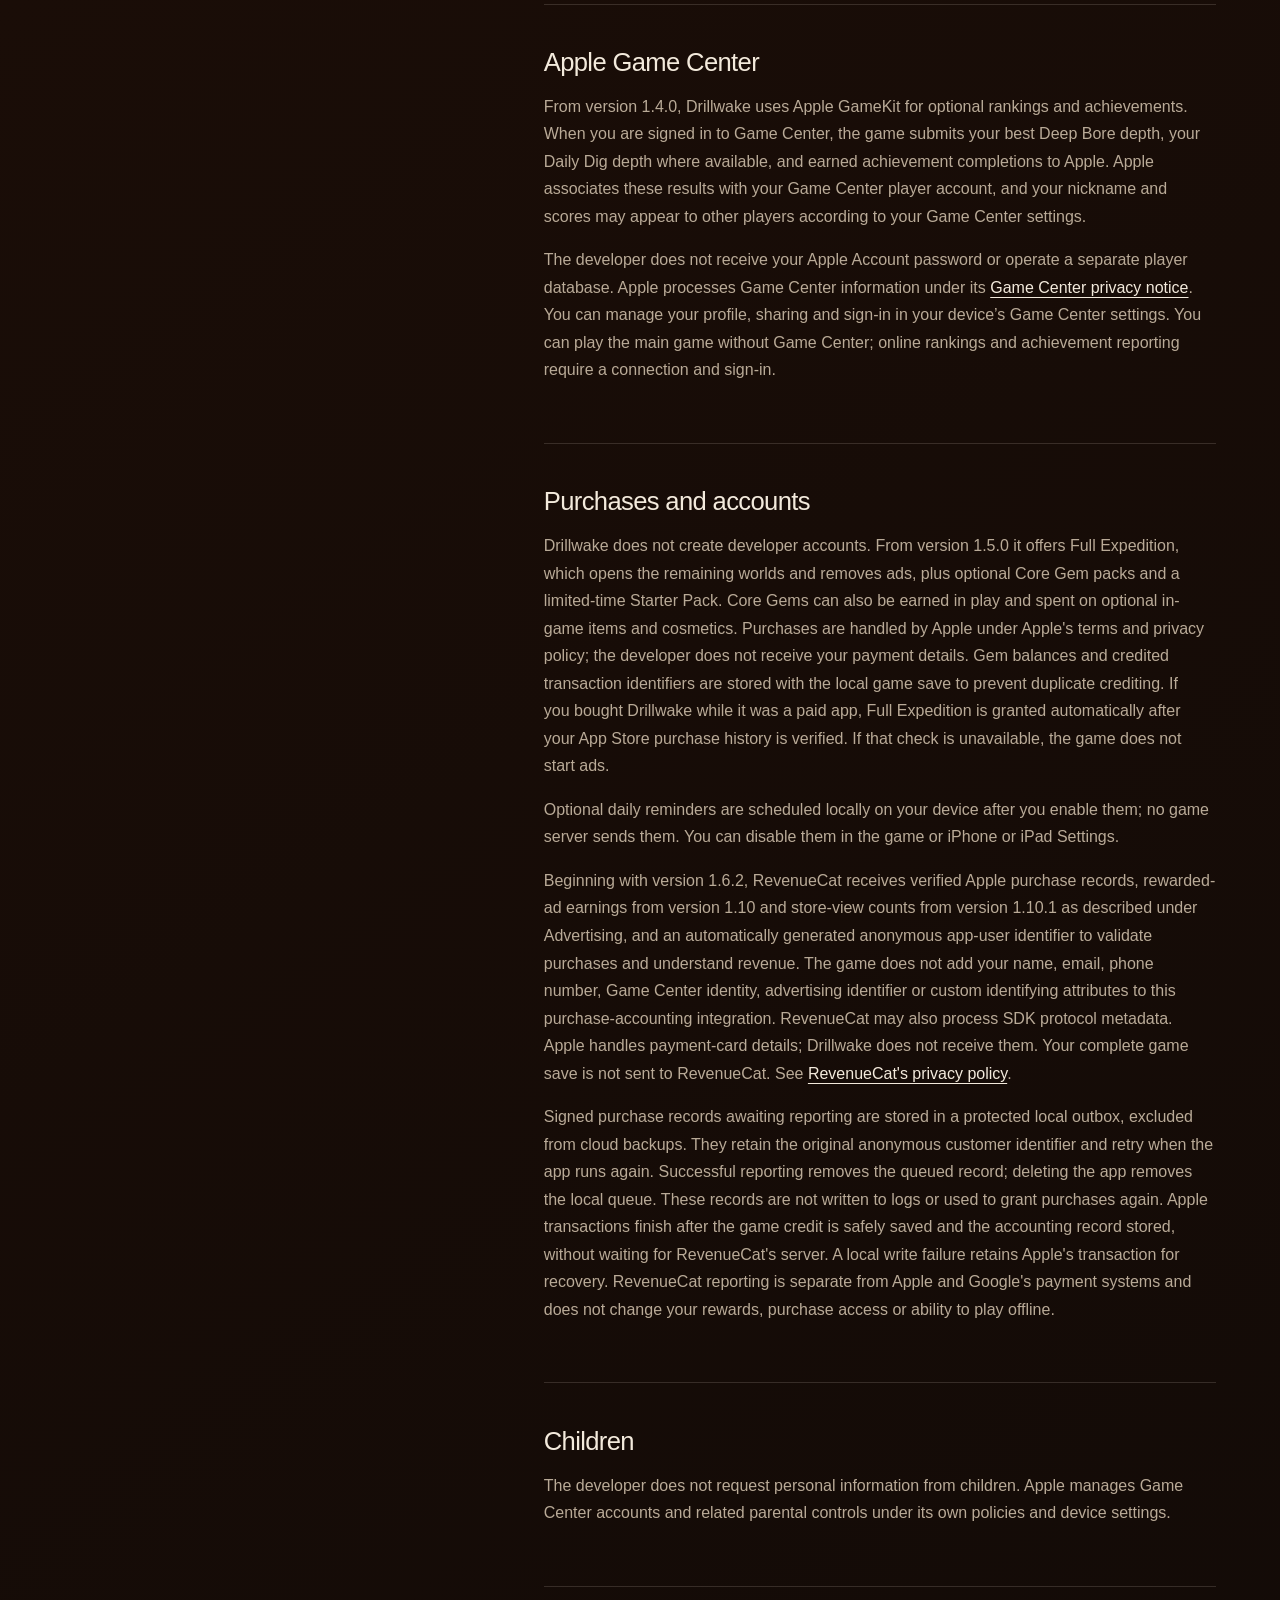
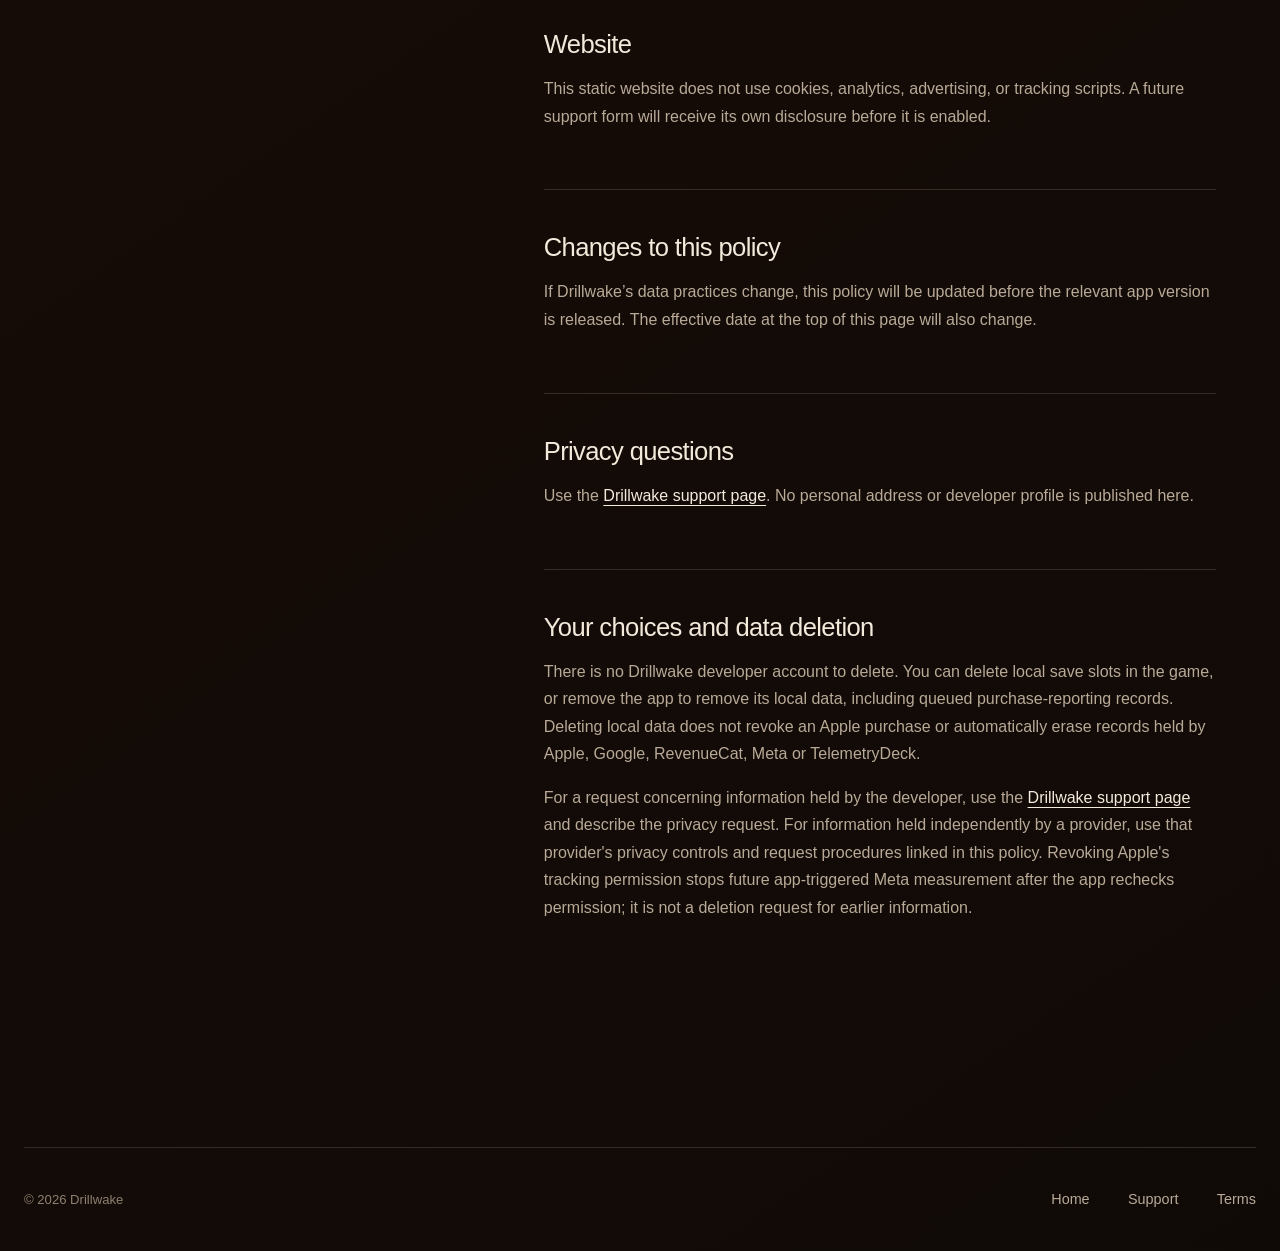
==== commit dbd5697c: "Privacy: disclose 1.10.1 ad lifecycle events and store-view counts Keep the draft 1.10 privacy page " ====
--- a/privacy/index.html
+++ b/privacy/index.html
@@ -38,7 +38,7 @@
           <p>Ads are requested as <strong>non-personalised</strong>. Versions through 1.7.0 do not request Apple's App Tracking Transparency permission. From version 1.7.1 through 1.8.x, the separate, optional Meta measurement described below may request it. From version 1.9.0 the app requests Apple's App Tracking Transparency permission shortly after launch on iPhone and iPad in every region, normally after any Google consent form. IDFA access is governed by your device's permission state; non-personalised requests do not mean all advertising data is anonymous. Google may process device or app identifiers, IP-derived approximate location, advertisements viewed, interactions, crash information and performance diagnostics for advertising and measurement. Some information may be associated with your device. Google's SDK also declares a Device ID tracking capability where permitted by the device's privacy settings. See Google's <a href="https://developers.google.com/admob/ios/privacy/data-disclosure">SDK data disclosures</a> and <a href="https://policies.google.com/privacy">privacy policy</a>.</p>
           <p>Beginning with version 1.6.2, the game disables Google's publisher first-party ID and publisher privacy personalization before starting the ad SDK. Earlier ad-supported versions did not disable publisher first-party ID. Non-personalised requests do not eliminate all collection: Google may still use identifiers for frequency capping and aggregate reporting. See Google's <a href="https://developers.google.com/admob/ios/privacy/strategies#publisher_first-party_id">privacy controls</a> and <a href="https://developers.google.com/admob/ios/privacy/ad-serving-modes#non-personalized_ads">ad-serving explanation</a>.</p>
           <p>The game runs Google's consent-management flow before initializing ads where required and does not request an ad unless that flow permits it. Ad privacy choices are available in game settings where required. A confirmed Full Expedition owner does not initialize the ad SDK on a fresh launch. Buying Full Expedition stops ad offers, but an already-initialized SDK may remain active until you close the app.</p>
-          <p>From version 1.10, when a rewarded video is shown, the app sends RevenueCat what that ad earned: the amount and currency, Google's estimate type, the ad network name, the ad unit and Google's impression identifier, together with the same anonymous app-user identifier RevenueCat uses for purchases. This lets the developer see ad and purchase revenue together. It is sent only where Google's consent information confirms no additional regional consent is required; it is never sent in consent-required regions, including the EEA, UK and Switzerland, or while that status is unknown. No advertising identifier, name, email or game save is sent, it is not used for tracking or ad targeting, and no RevenueCat advertising-partner integration is turned on. Earlier versions do not send ad earnings to RevenueCat. AdMob remains the authoritative record of advertising earnings.</p>
+          <p>From version 1.10, when a rewarded video is shown, the app sends RevenueCat what that ad earned: the amount and currency, Google's estimate type, the ad network name, the ad unit and Google's impression identifier, together with the same anonymous app-user identifier RevenueCat uses for purchases. This lets the developer see ad and purchase revenue together. It is sent only where Google's consent information confirms no additional regional consent is required; it is never sent in consent-required regions, including the EEA, UK and Switzerland, or while that status is unknown. From version 1.10.1, RevenueCat may also receive rewarded-ad lifecycle events (an ad loading or failing to load, being displayed, and which rewarded offer was shown or accepted), only in the same regions and under the same conditions as ad earnings. From version 1.10.1, RevenueCat may also receive a count when the player opens certain in-app store screens (the gem shop's paid deals, the Full Expedition screen, or the Starter Pack offer), identified only by a short screen name and the same anonymous app-user identifier, only in the same regions and under the same conditions as ad earnings. No advertising identifier, name, email or game save is sent, it is not used for tracking or ad targeting, and no RevenueCat advertising-partner integration is turned on. Earlier versions do not send ad earnings to RevenueCat. AdMob remains the authoritative record of advertising earnings.</p>
           <p>On the first launch of version 1.10 or later, the app itself makes one install-attribution registration attempt with SKAdNetwork, Apple's privacy-preserving install attribution, for every player and without needing tracking permission. For this the app sends nothing to the developer or any ad network and uses no advertising identifier. If an ad led to the install, Apple may later send that ad's network an anonymous, delayed install report; organic installs produce none. Advertising SDKs in the app (Google and, where enabled as described below, Meta) may separately use SKAdNetwork under their own rules.</p>
         </section>
         <section>
@@ -68,7 +68,7 @@
           <h2>Purchases and accounts</h2>
           <p>Drillwake does not create developer accounts. From version 1.5.0 it offers Full Expedition, which opens the remaining worlds and removes ads, plus optional Core Gem packs and a limited-time Starter Pack. Core Gems can also be earned in play and spent on optional in-game items and cosmetics. Purchases are handled by Apple under Apple's terms and privacy policy; the developer does not receive your payment details. Gem balances and credited transaction identifiers are stored with the local game save to prevent duplicate crediting. If you bought Drillwake while it was a paid app, Full Expedition is granted automatically after your App Store purchase history is verified. If that check is unavailable, the game does not start ads.</p>
           <p>Optional daily reminders are scheduled locally on your device after you enable them; no game server sends them. You can disable them in the game or iPhone or iPad Settings.</p>
-          <p>Beginning with version 1.6.2, RevenueCat receives verified Apple purchase records, rewarded-ad earnings from version 1.10 as described under Advertising, and an automatically generated anonymous app-user identifier to validate purchases and understand revenue. The game does not add your name, email, phone number, Game Center identity, advertising identifier or custom identifying attributes to this purchase-accounting integration. RevenueCat may also process SDK protocol metadata. Apple handles payment-card details; Drillwake does not receive them. Your complete game save is not sent to RevenueCat. See <a href="https://www.revenuecat.com/privacy">RevenueCat's privacy policy</a>.</p>
+          <p>Beginning with version 1.6.2, RevenueCat receives verified Apple purchase records, rewarded-ad earnings from version 1.10 and store-view counts from version 1.10.1 as described under Advertising, and an automatically generated anonymous app-user identifier to validate purchases and understand revenue. The game does not add your name, email, phone number, Game Center identity, advertising identifier or custom identifying attributes to this purchase-accounting integration. RevenueCat may also process SDK protocol metadata. Apple handles payment-card details; Drillwake does not receive them. Your complete game save is not sent to RevenueCat. See <a href="https://www.revenuecat.com/privacy">RevenueCat's privacy policy</a>.</p>
           <p>Signed purchase records awaiting reporting are stored in a protected local outbox, excluded from cloud backups. They retain the original anonymous customer identifier and retry when the app runs again. Successful reporting removes the queued record; deleting the app removes the local queue. These records are not written to logs or used to grant purchases again. Apple transactions finish after the game credit is safely saved and the accounting record stored, without waiting for RevenueCat's server. A local write failure retains Apple's transaction for recovery. RevenueCat reporting is separate from Apple and Google's payment systems and does not change your rewards, purchase access or ability to play offline.</p>
         </section>
         <section>
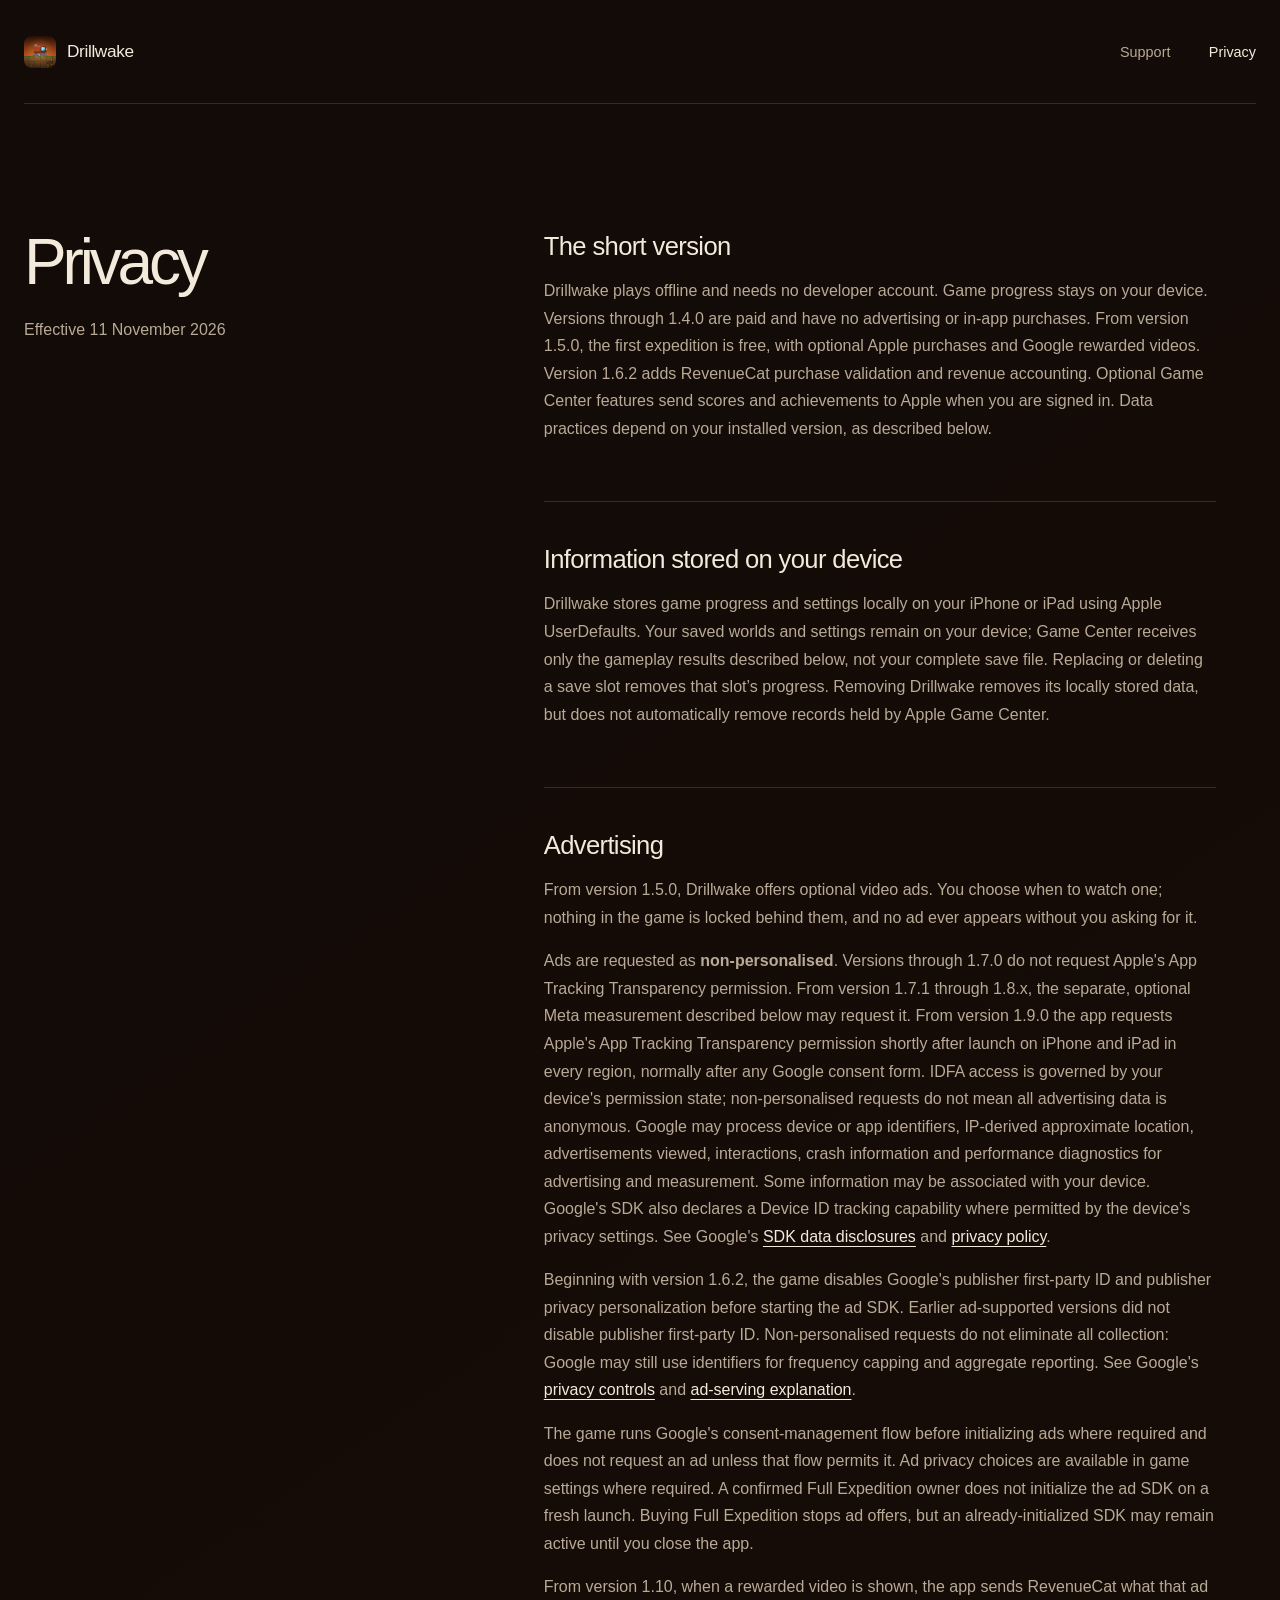
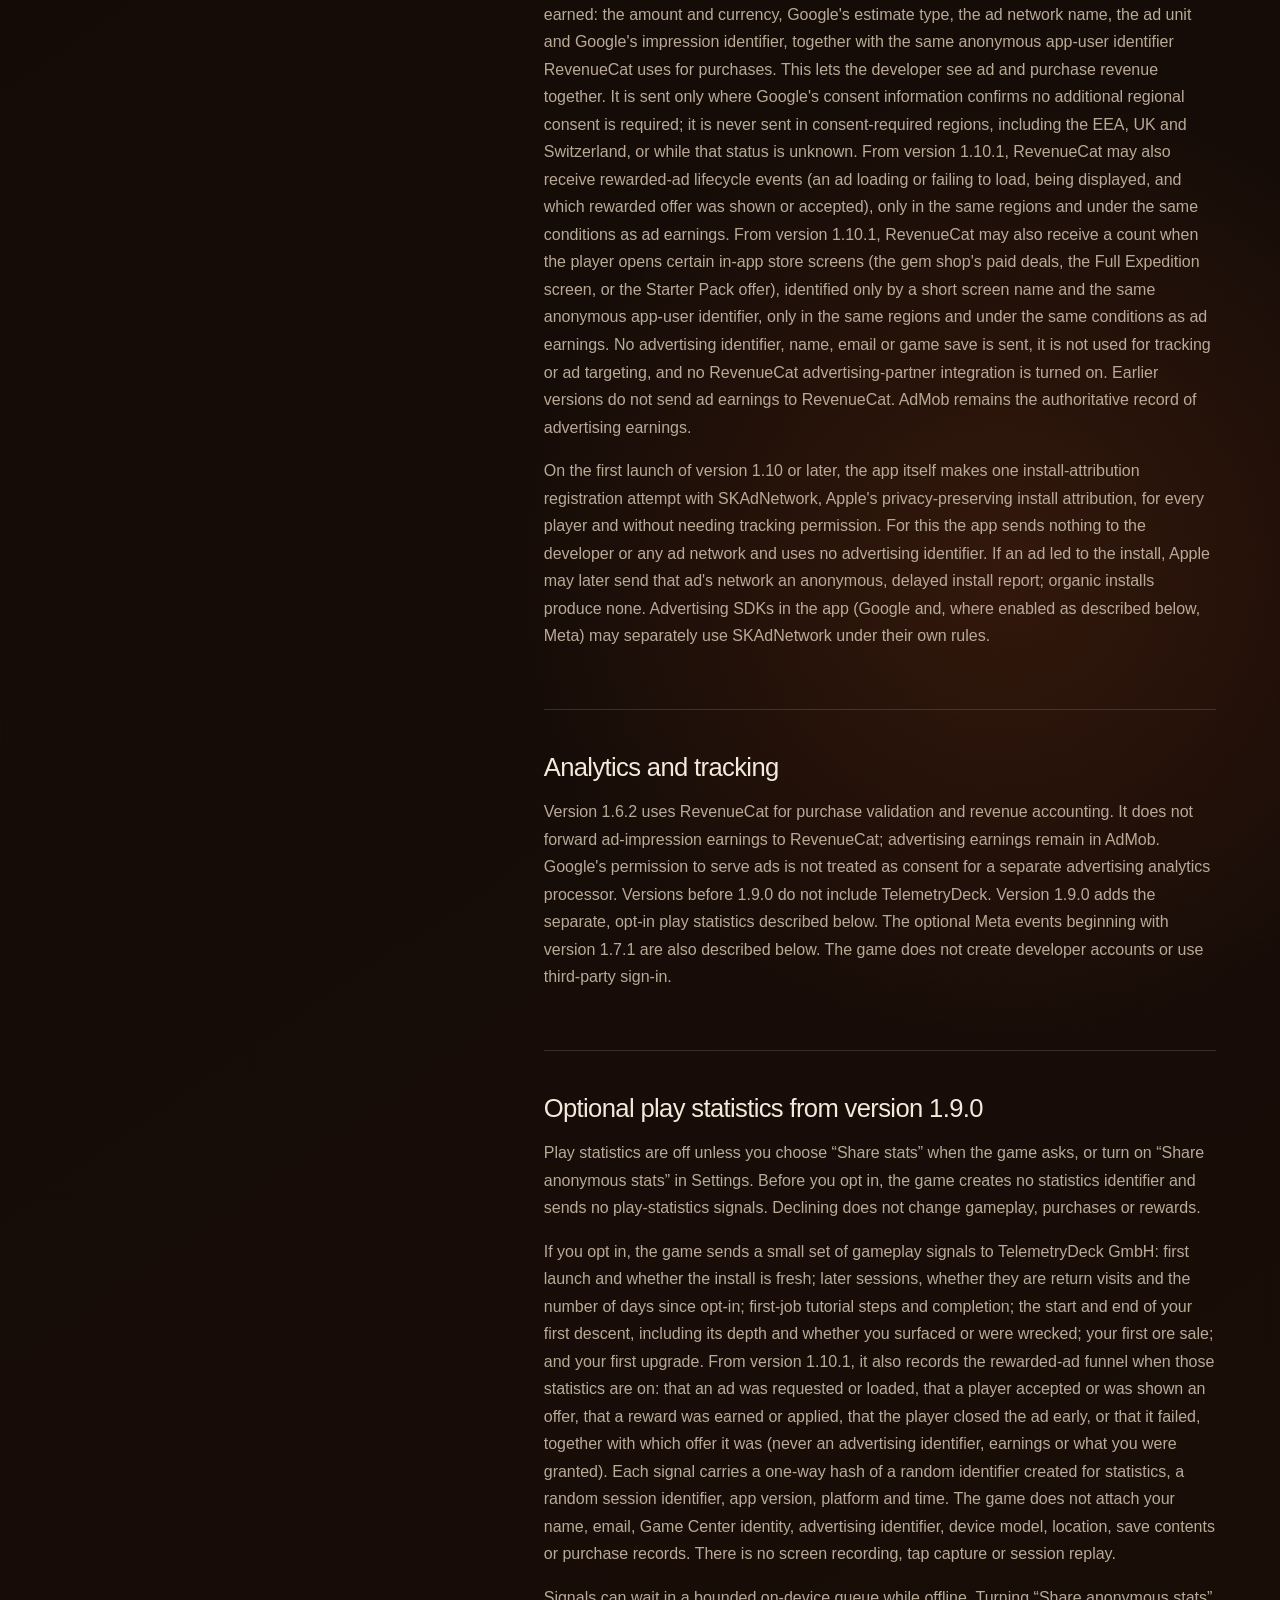
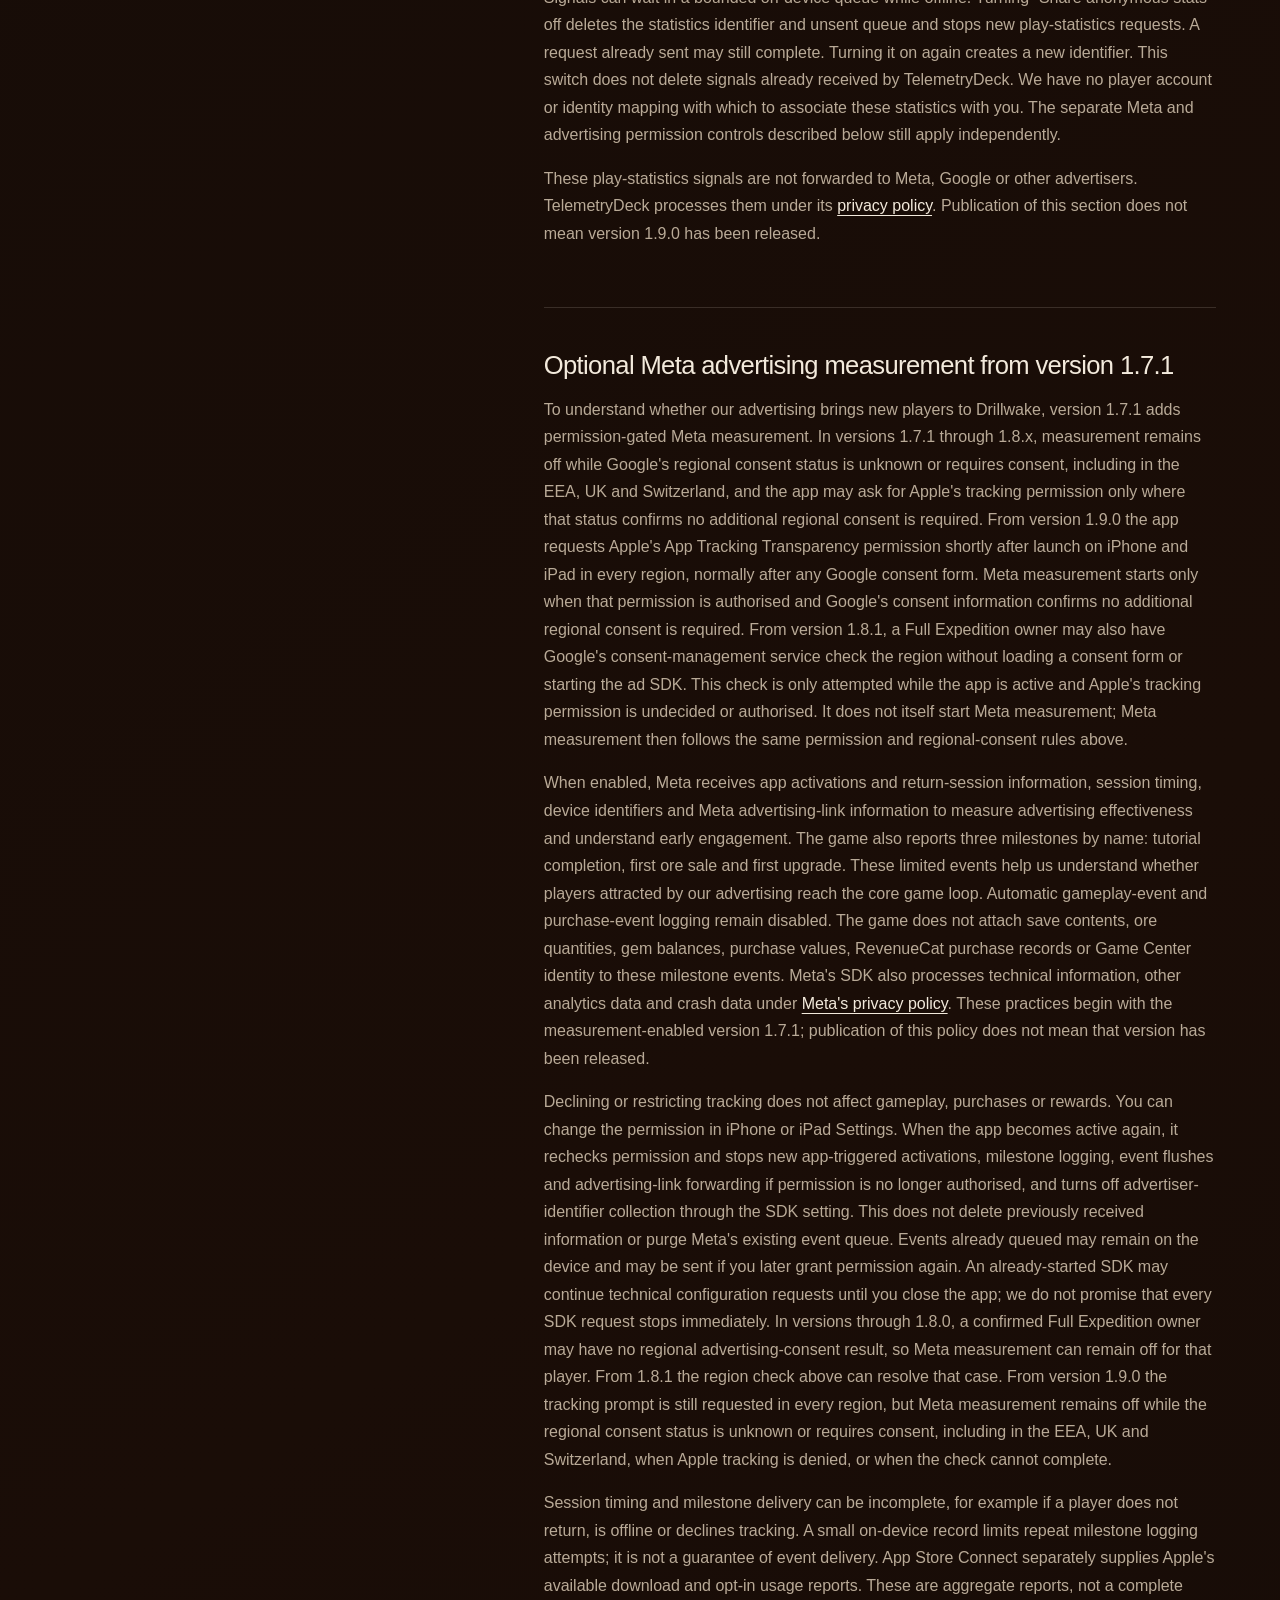
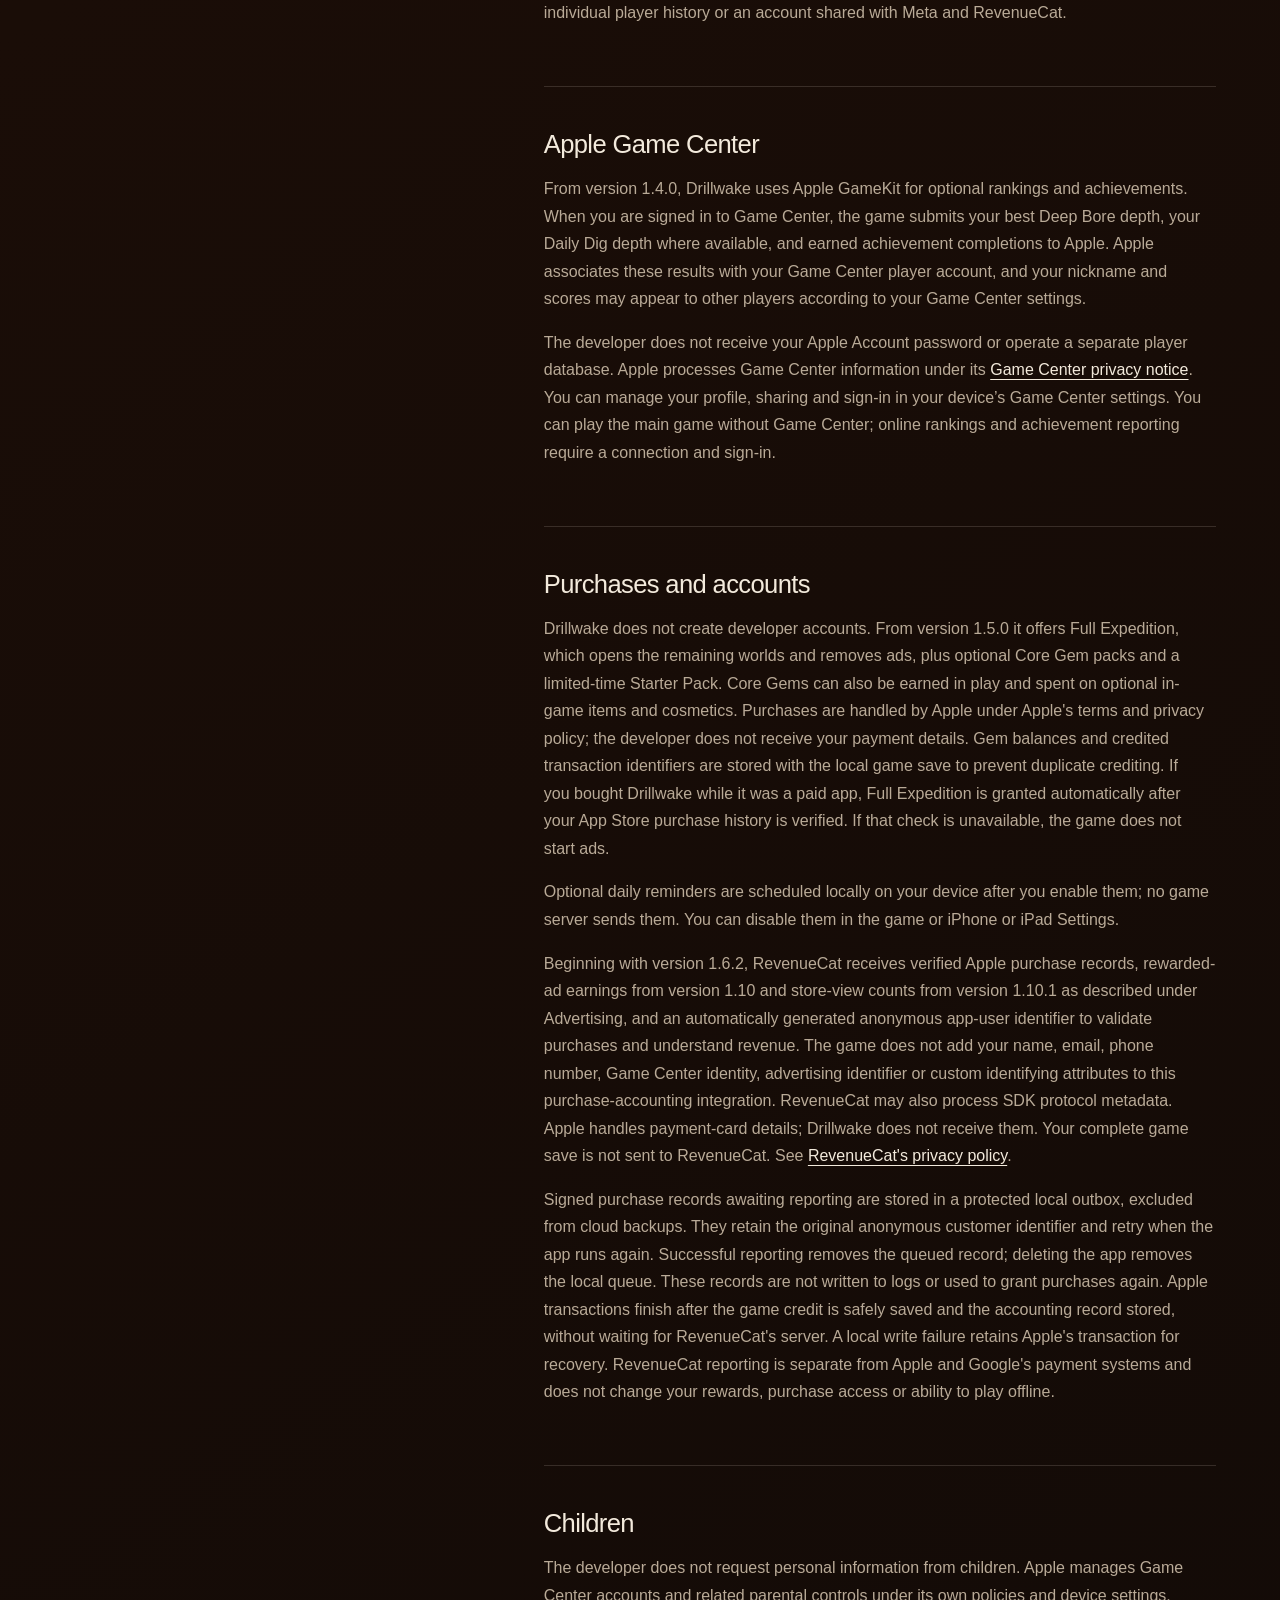
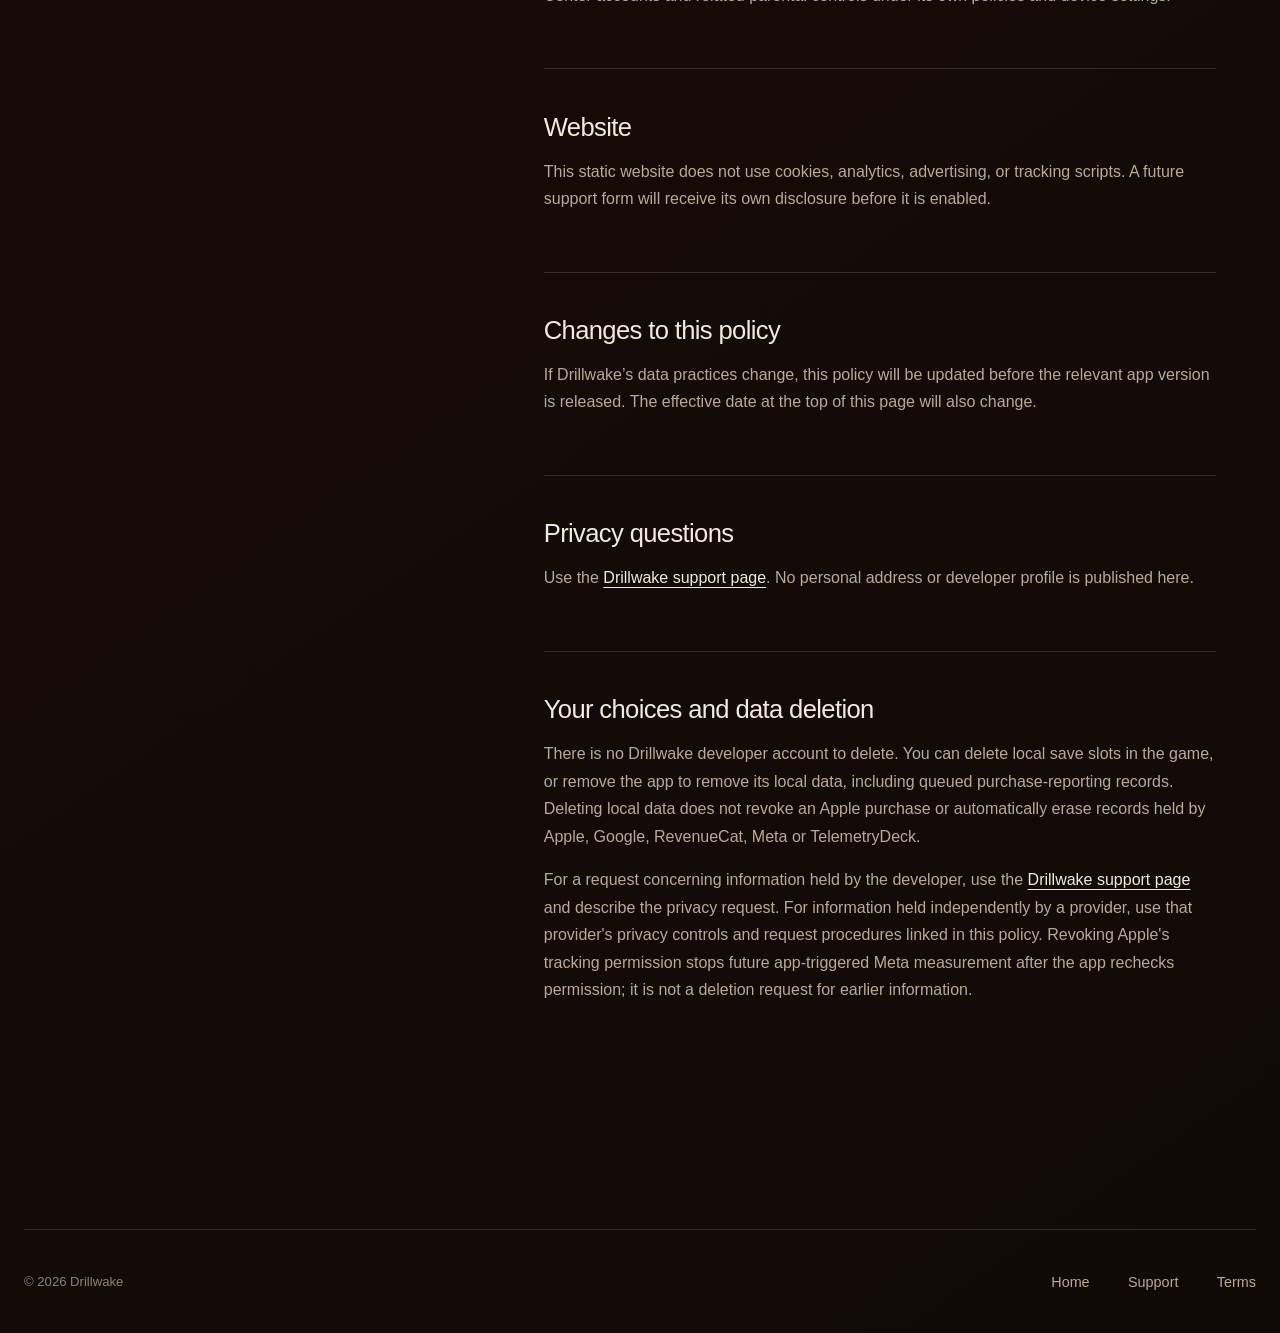
==== commit a22412b0: "Privacy: list 1.10.1 rewarded-ad TelemetryDeck signals Keep the draft 1.10 privacy page in line with" ====
--- a/privacy/index.html
+++ b/privacy/index.html
@@ -48,7 +48,7 @@
         <section>
           <h2>Optional play statistics from version 1.9.0</h2>
           <p>Play statistics are off unless you choose “Share stats” when the game asks, or turn on “Share anonymous stats” in Settings. Before you opt in, the game creates no statistics identifier and sends no play-statistics signals. Declining does not change gameplay, purchases or rewards.</p>
-          <p>If you opt in, the game sends a small set of gameplay signals to TelemetryDeck GmbH: first launch and whether the install is fresh; later sessions, whether they are return visits and the number of days since opt-in; first-job tutorial steps and completion; the start and end of your first descent, including its depth and whether you surfaced or were wrecked; your first ore sale; and your first upgrade. Each signal carries a one-way hash of a random identifier created for statistics, a random session identifier, app version, platform and time. The game does not attach your name, email, Game Center identity, advertising identifier, device model, location, save contents or purchase records. There is no screen recording, tap capture or session replay.</p>
+          <p>If you opt in, the game sends a small set of gameplay signals to TelemetryDeck GmbH: first launch and whether the install is fresh; later sessions, whether they are return visits and the number of days since opt-in; first-job tutorial steps and completion; the start and end of your first descent, including its depth and whether you surfaced or were wrecked; your first ore sale; and your first upgrade. From version 1.10.1, it also records the rewarded-ad funnel when those statistics are on: that an ad was requested or loaded, that a player accepted or was shown an offer, that a reward was earned or applied, that the player closed the ad early, or that it failed, together with which offer it was (never an advertising identifier, earnings or what you were granted). Each signal carries a one-way hash of a random identifier created for statistics, a random session identifier, app version, platform and time. The game does not attach your name, email, Game Center identity, advertising identifier, device model, location, save contents or purchase records. There is no screen recording, tap capture or session replay.</p>
           <p>Signals can wait in a bounded on-device queue while offline. Turning “Share anonymous stats” off deletes the statistics identifier and unsent queue and stops new play-statistics requests. A request already sent may still complete. Turning it on again creates a new identifier. This switch does not delete signals already received by TelemetryDeck. We have no player account or identity mapping with which to associate these statistics with you. The separate Meta and advertising permission controls described below still apply independently.</p>
           <p>These play-statistics signals are not forwarded to Meta, Google or other advertisers. TelemetryDeck processes them under its <a href="https://telemetrydeck.com/privacy/">privacy policy</a>. Publication of this section does not mean version 1.9.0 has been released.</p>
         </section>
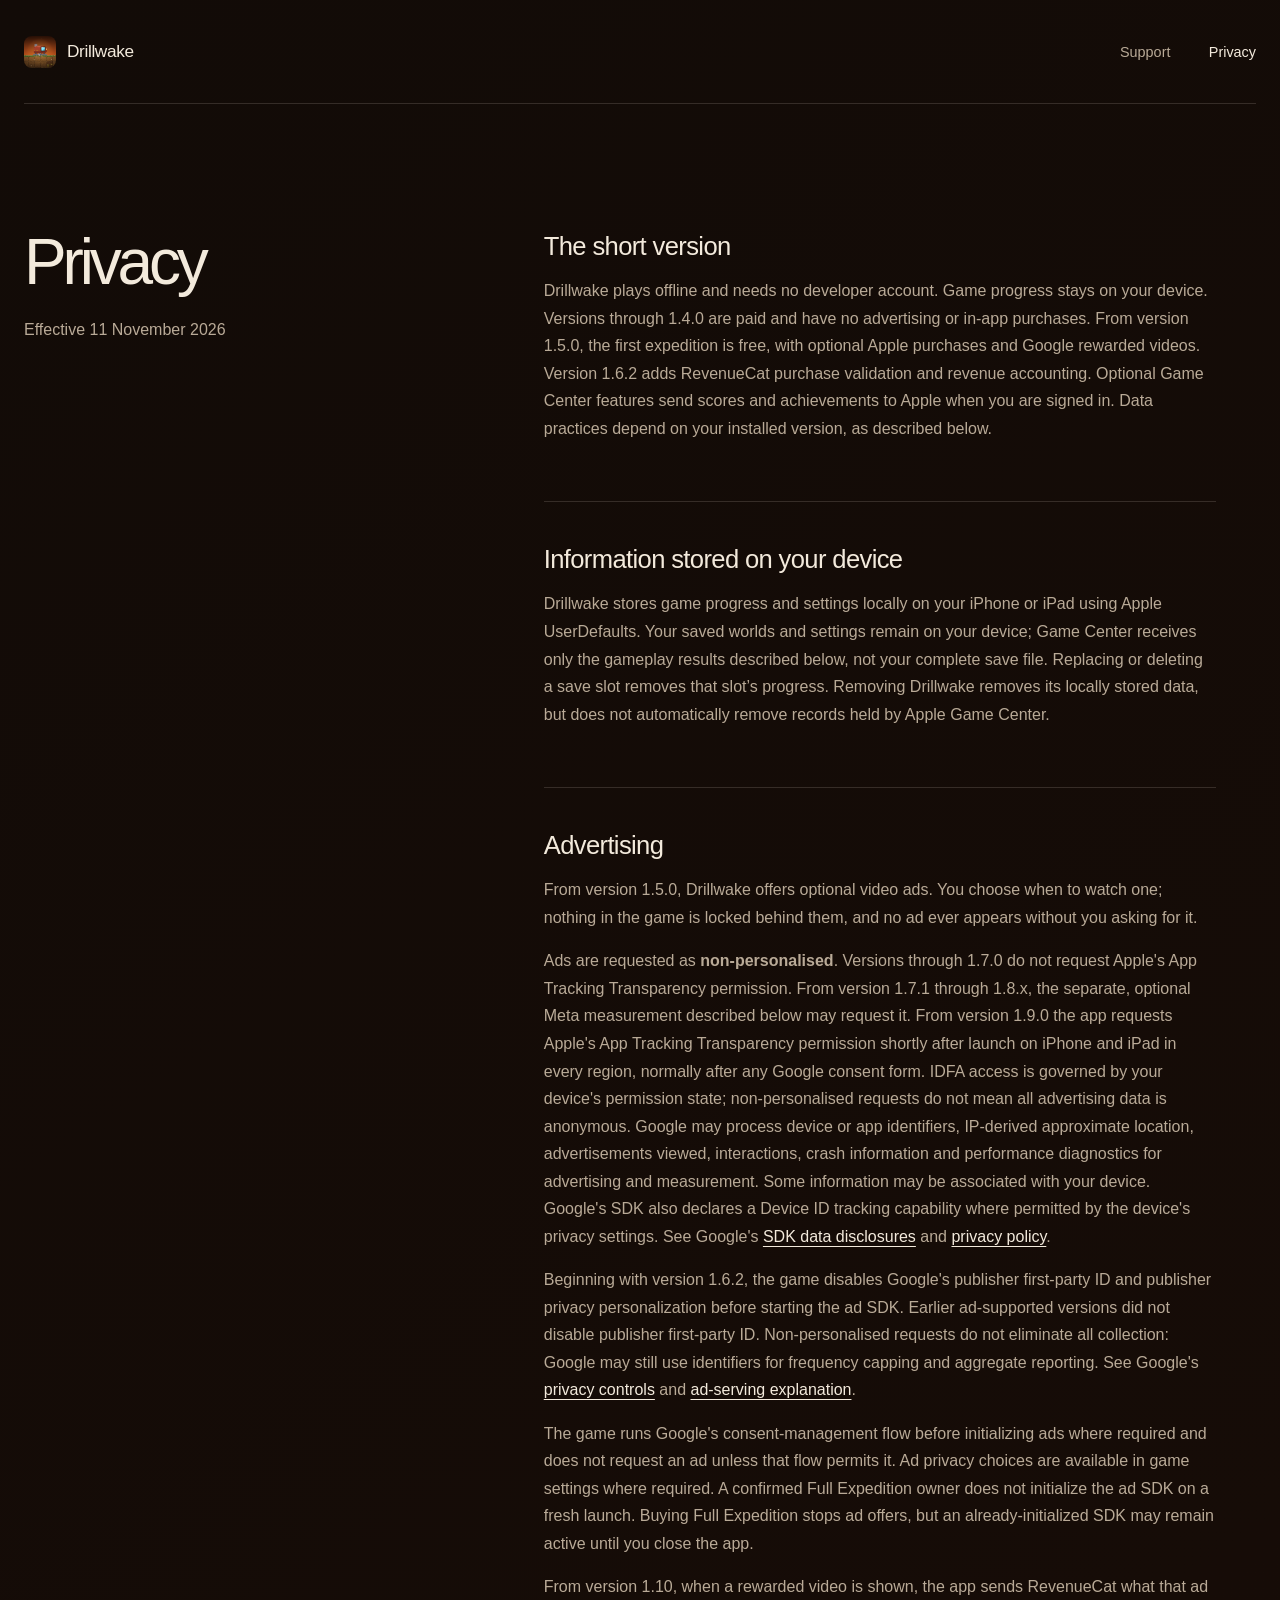
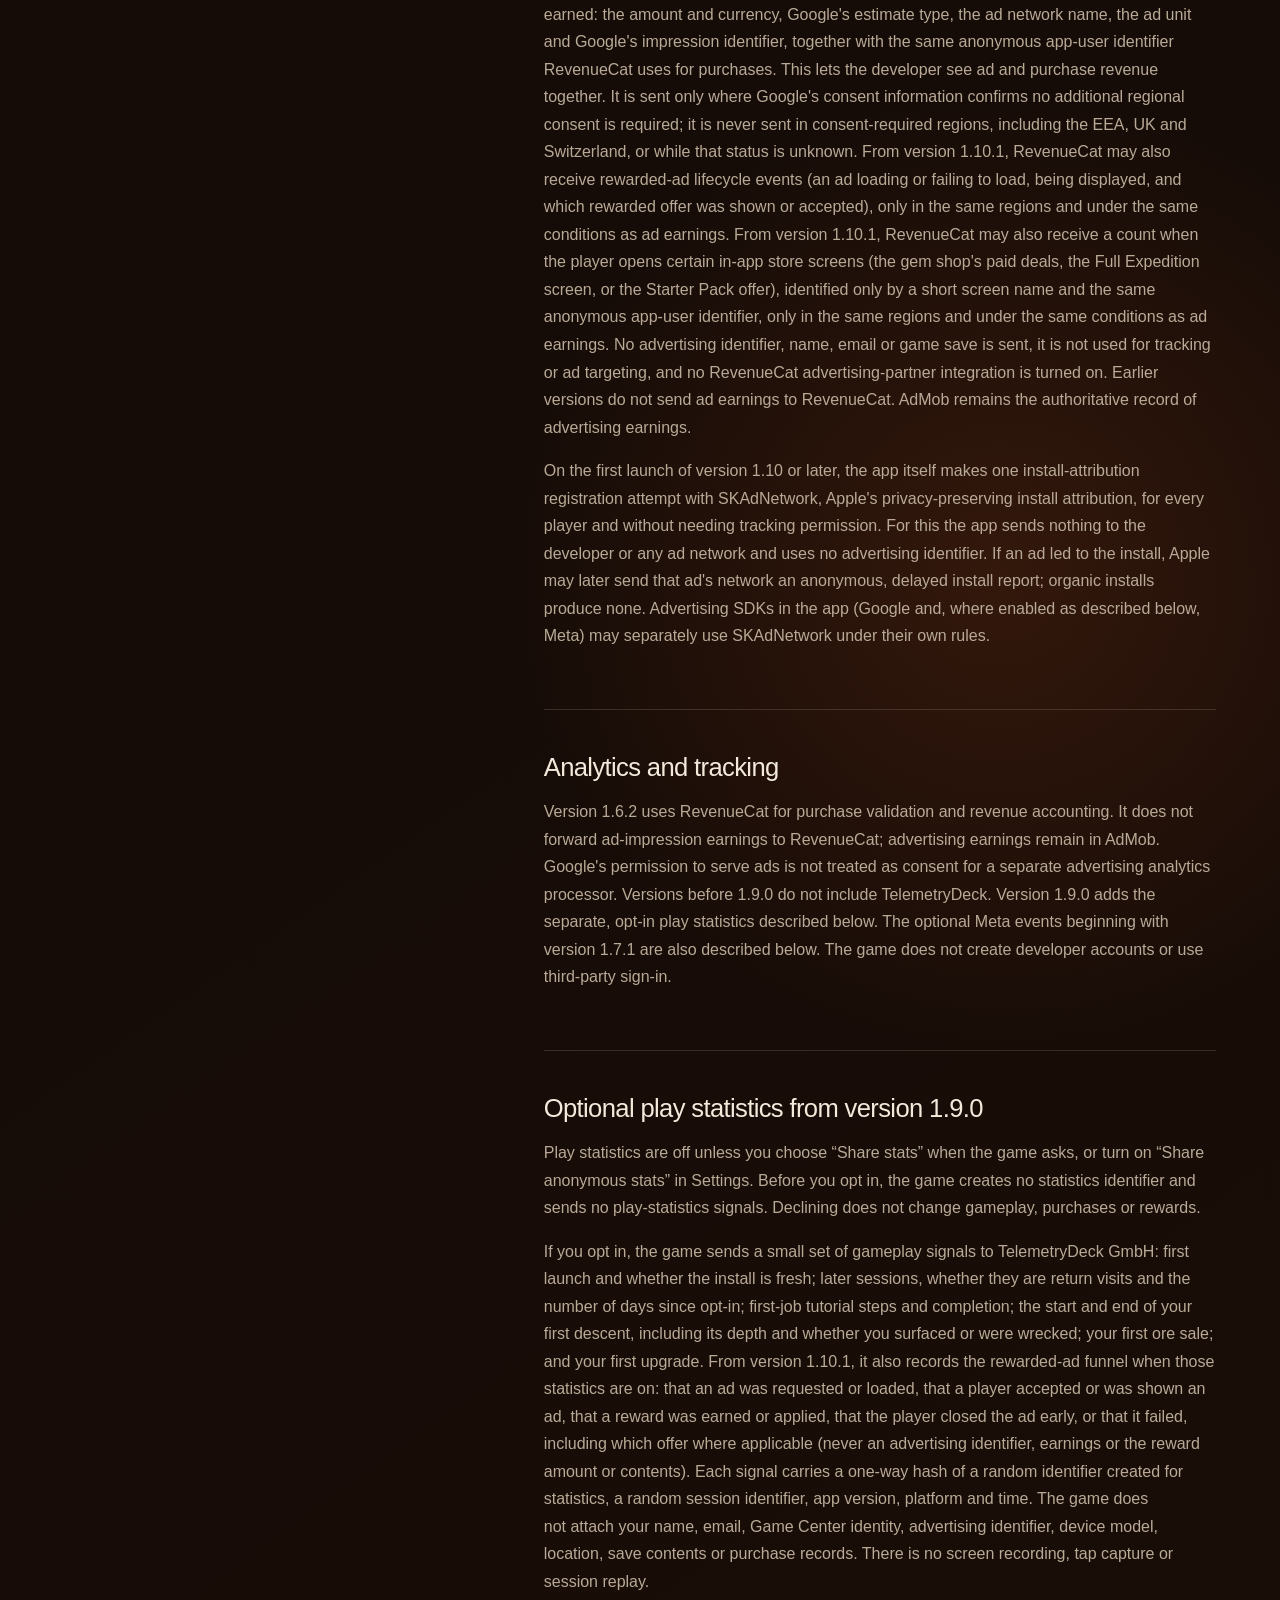
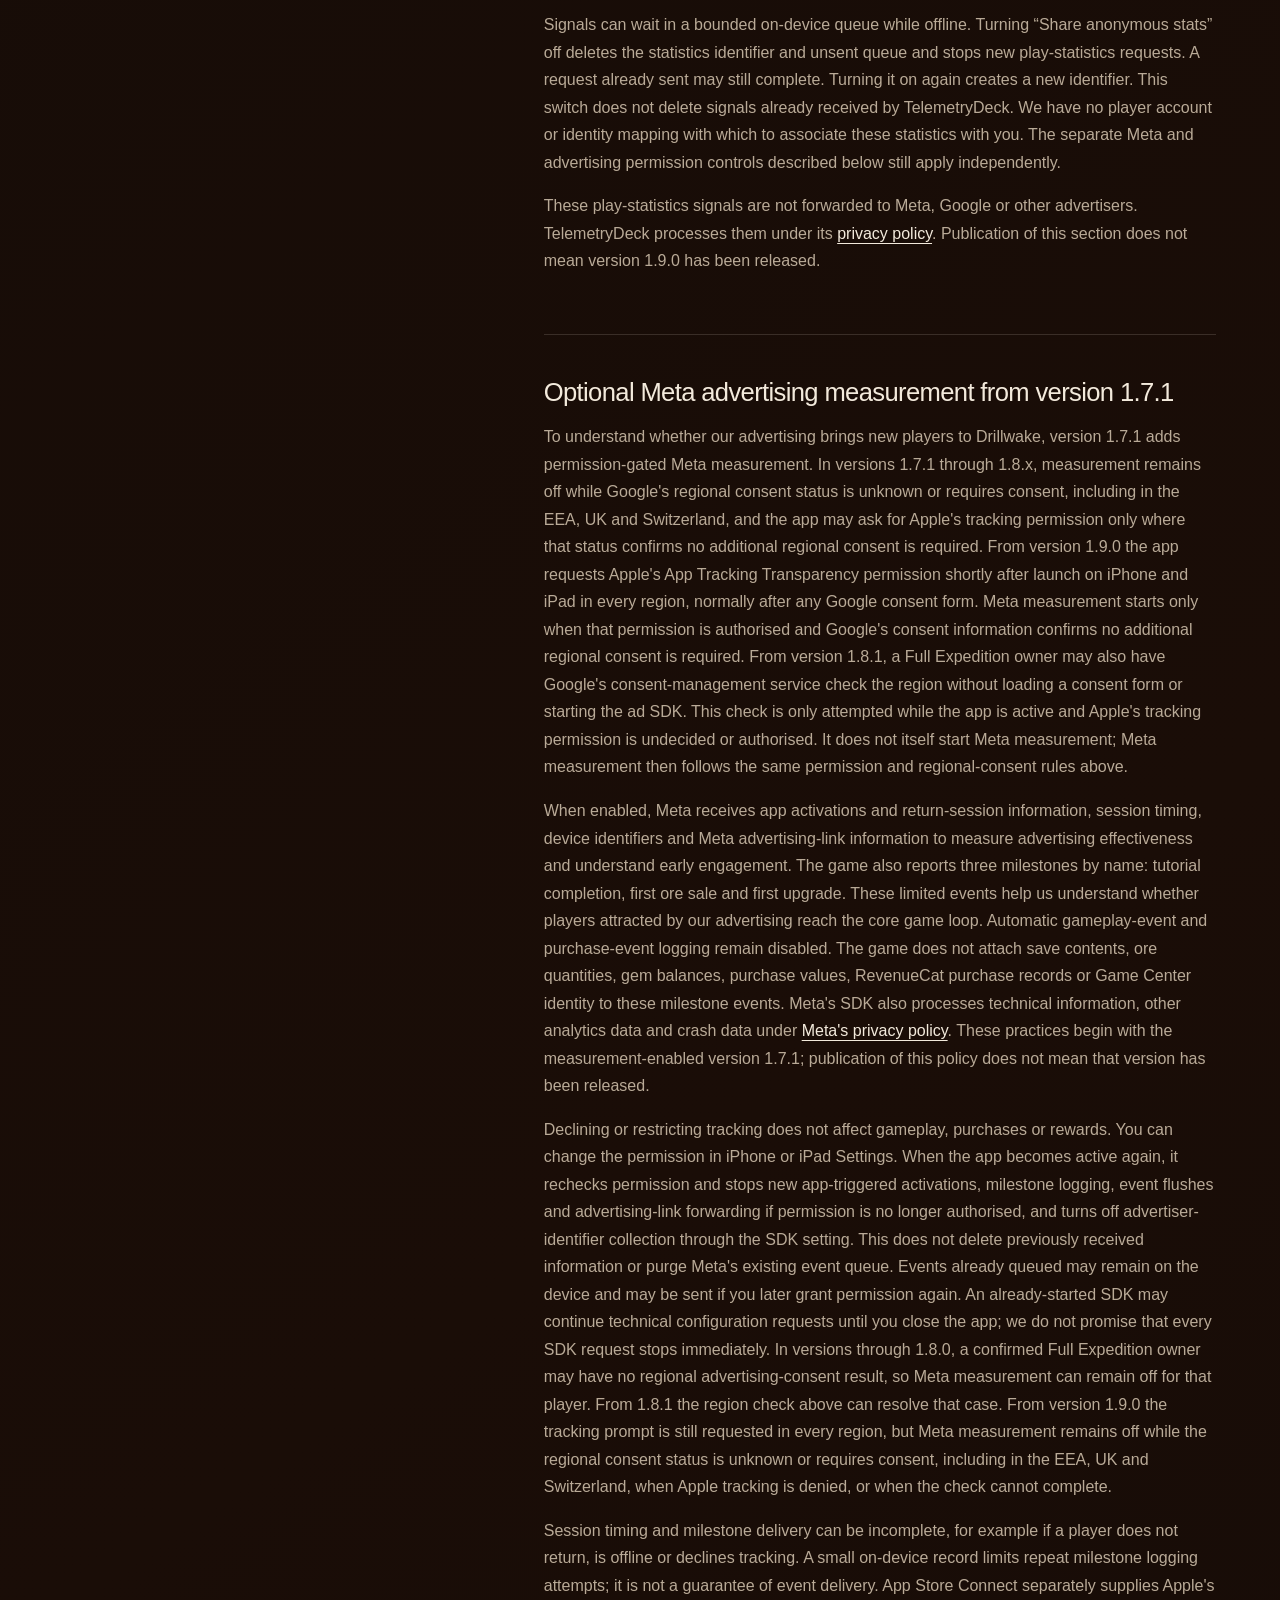
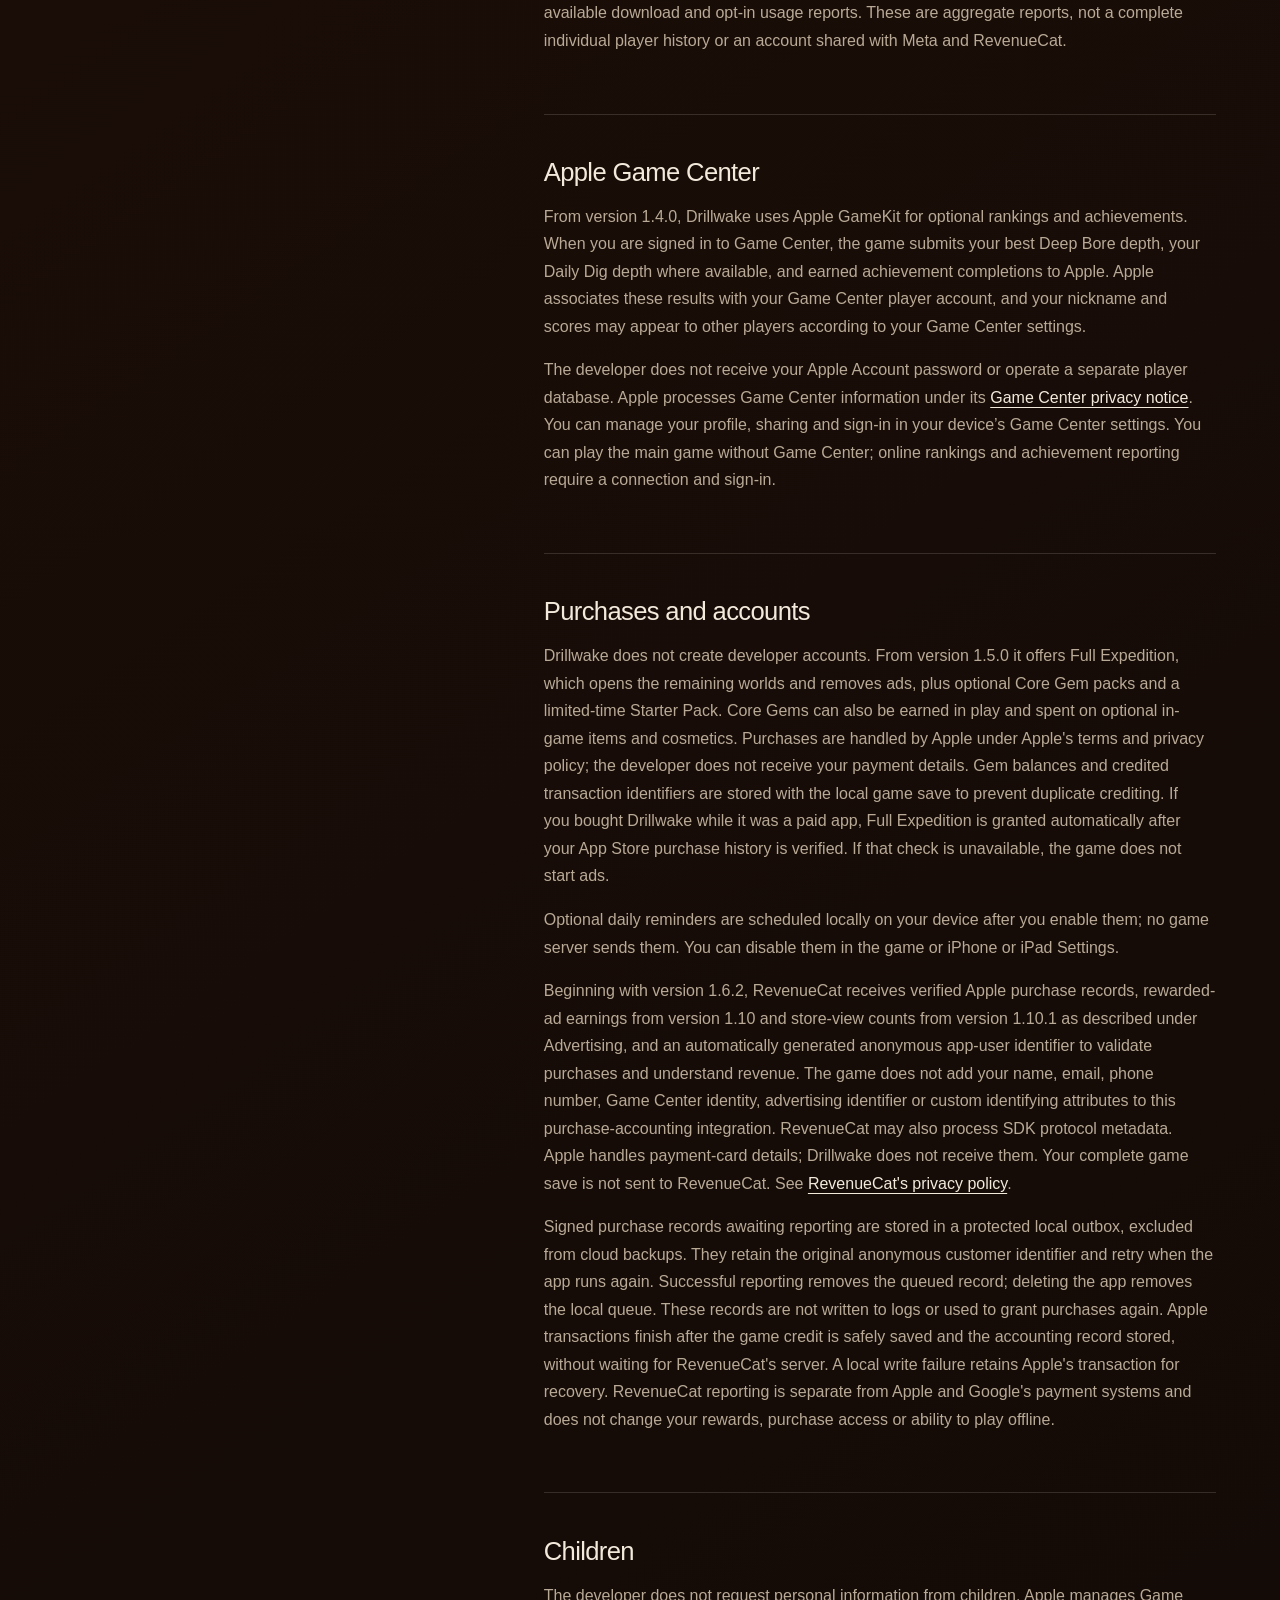
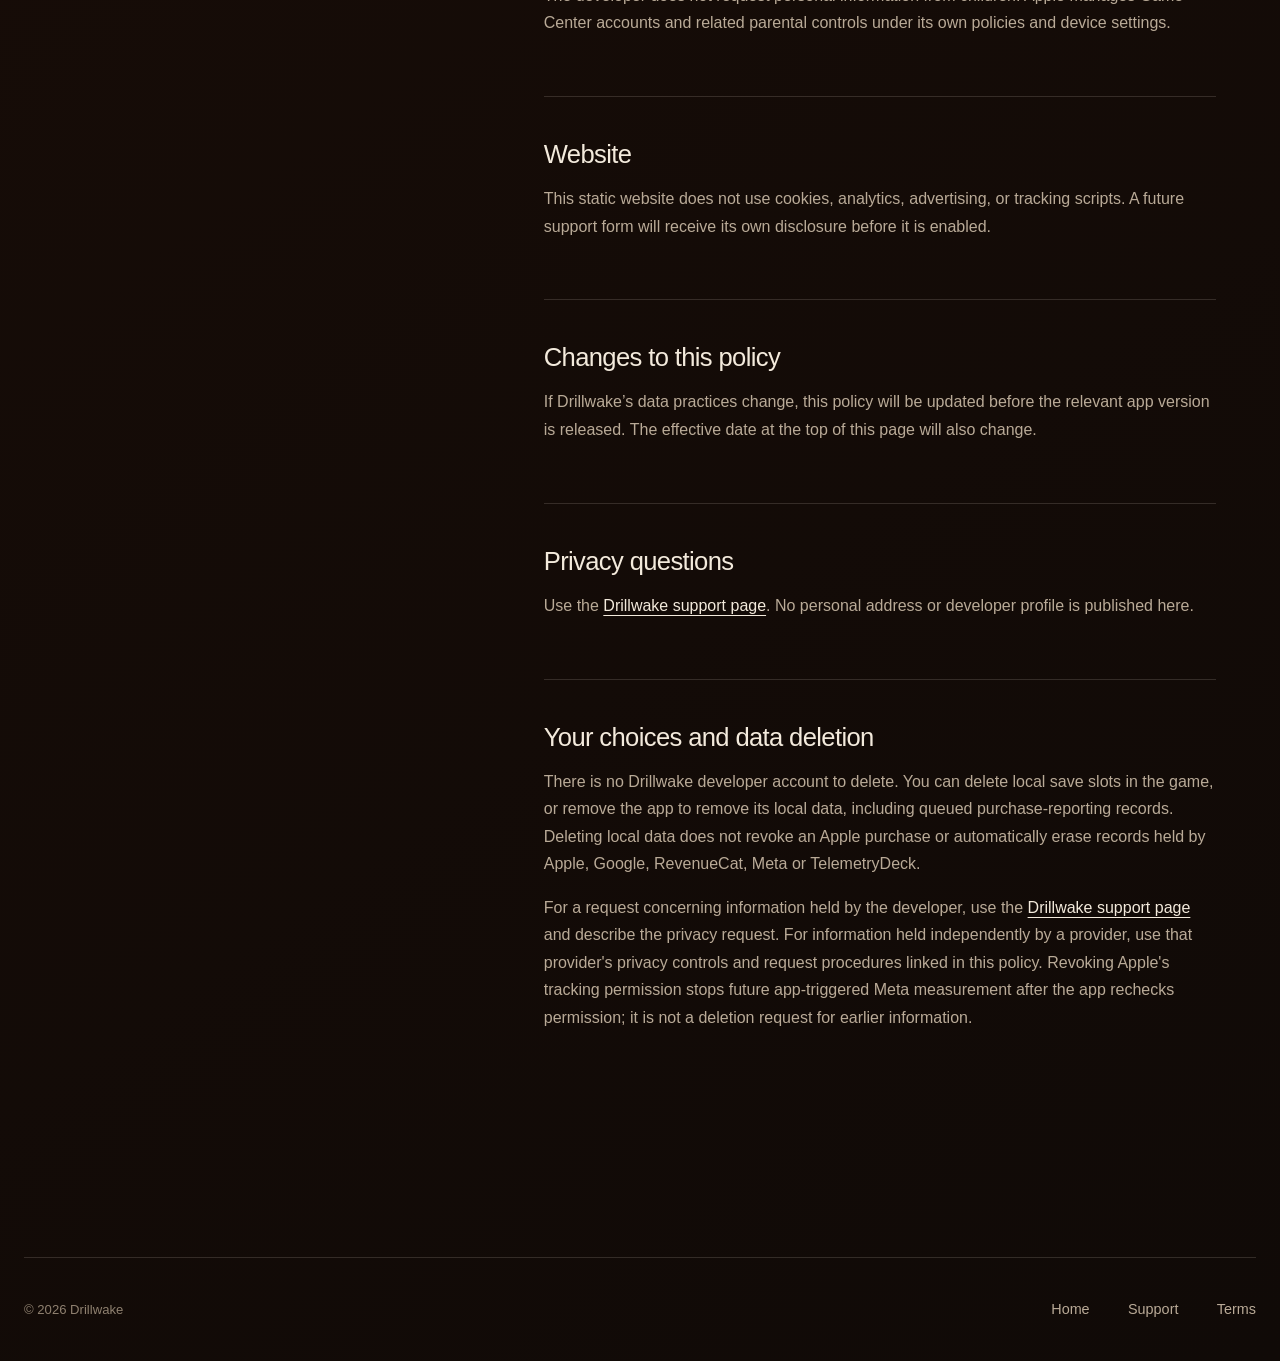
==== commit d458d904: "Privacy: tighten the 1.10.1 ad-signal wording Match the app PRIVACY.md nits. Still not for merge or " ====
--- a/privacy/index.html
+++ b/privacy/index.html
@@ -48,7 +48,7 @@
         <section>
           <h2>Optional play statistics from version 1.9.0</h2>
           <p>Play statistics are off unless you choose “Share stats” when the game asks, or turn on “Share anonymous stats” in Settings. Before you opt in, the game creates no statistics identifier and sends no play-statistics signals. Declining does not change gameplay, purchases or rewards.</p>
-          <p>If you opt in, the game sends a small set of gameplay signals to TelemetryDeck GmbH: first launch and whether the install is fresh; later sessions, whether they are return visits and the number of days since opt-in; first-job tutorial steps and completion; the start and end of your first descent, including its depth and whether you surfaced or were wrecked; your first ore sale; and your first upgrade. From version 1.10.1, it also records the rewarded-ad funnel when those statistics are on: that an ad was requested or loaded, that a player accepted or was shown an offer, that a reward was earned or applied, that the player closed the ad early, or that it failed, together with which offer it was (never an advertising identifier, earnings or what you were granted). Each signal carries a one-way hash of a random identifier created for statistics, a random session identifier, app version, platform and time. The game does not attach your name, email, Game Center identity, advertising identifier, device model, location, save contents or purchase records. There is no screen recording, tap capture or session replay.</p>
+          <p>If you opt in, the game sends a small set of gameplay signals to TelemetryDeck GmbH: first launch and whether the install is fresh; later sessions, whether they are return visits and the number of days since opt-in; first-job tutorial steps and completion; the start and end of your first descent, including its depth and whether you surfaced or were wrecked; your first ore sale; and your first upgrade. From version 1.10.1, it also records the rewarded-ad funnel when those statistics are on: that an ad was requested or loaded, that a player accepted or was shown an ad, that a reward was earned or applied, that the player closed the ad early, or that it failed, including which offer where applicable (never an advertising identifier, earnings or the reward amount or contents). Each signal carries a one-way hash of a random identifier created for statistics, a random session identifier, app version, platform and time. The game does not attach your name, email, Game Center identity, advertising identifier, device model, location, save contents or purchase records. There is no screen recording, tap capture or session replay.</p>
           <p>Signals can wait in a bounded on-device queue while offline. Turning “Share anonymous stats” off deletes the statistics identifier and unsent queue and stops new play-statistics requests. A request already sent may still complete. Turning it on again creates a new identifier. This switch does not delete signals already received by TelemetryDeck. We have no player account or identity mapping with which to associate these statistics with you. The separate Meta and advertising permission controls described below still apply independently.</p>
           <p>These play-statistics signals are not forwarded to Meta, Google or other advertisers. TelemetryDeck processes them under its <a href="https://telemetrydeck.com/privacy/">privacy policy</a>. Publication of this section does not mean version 1.9.0 has been released.</p>
         </section>
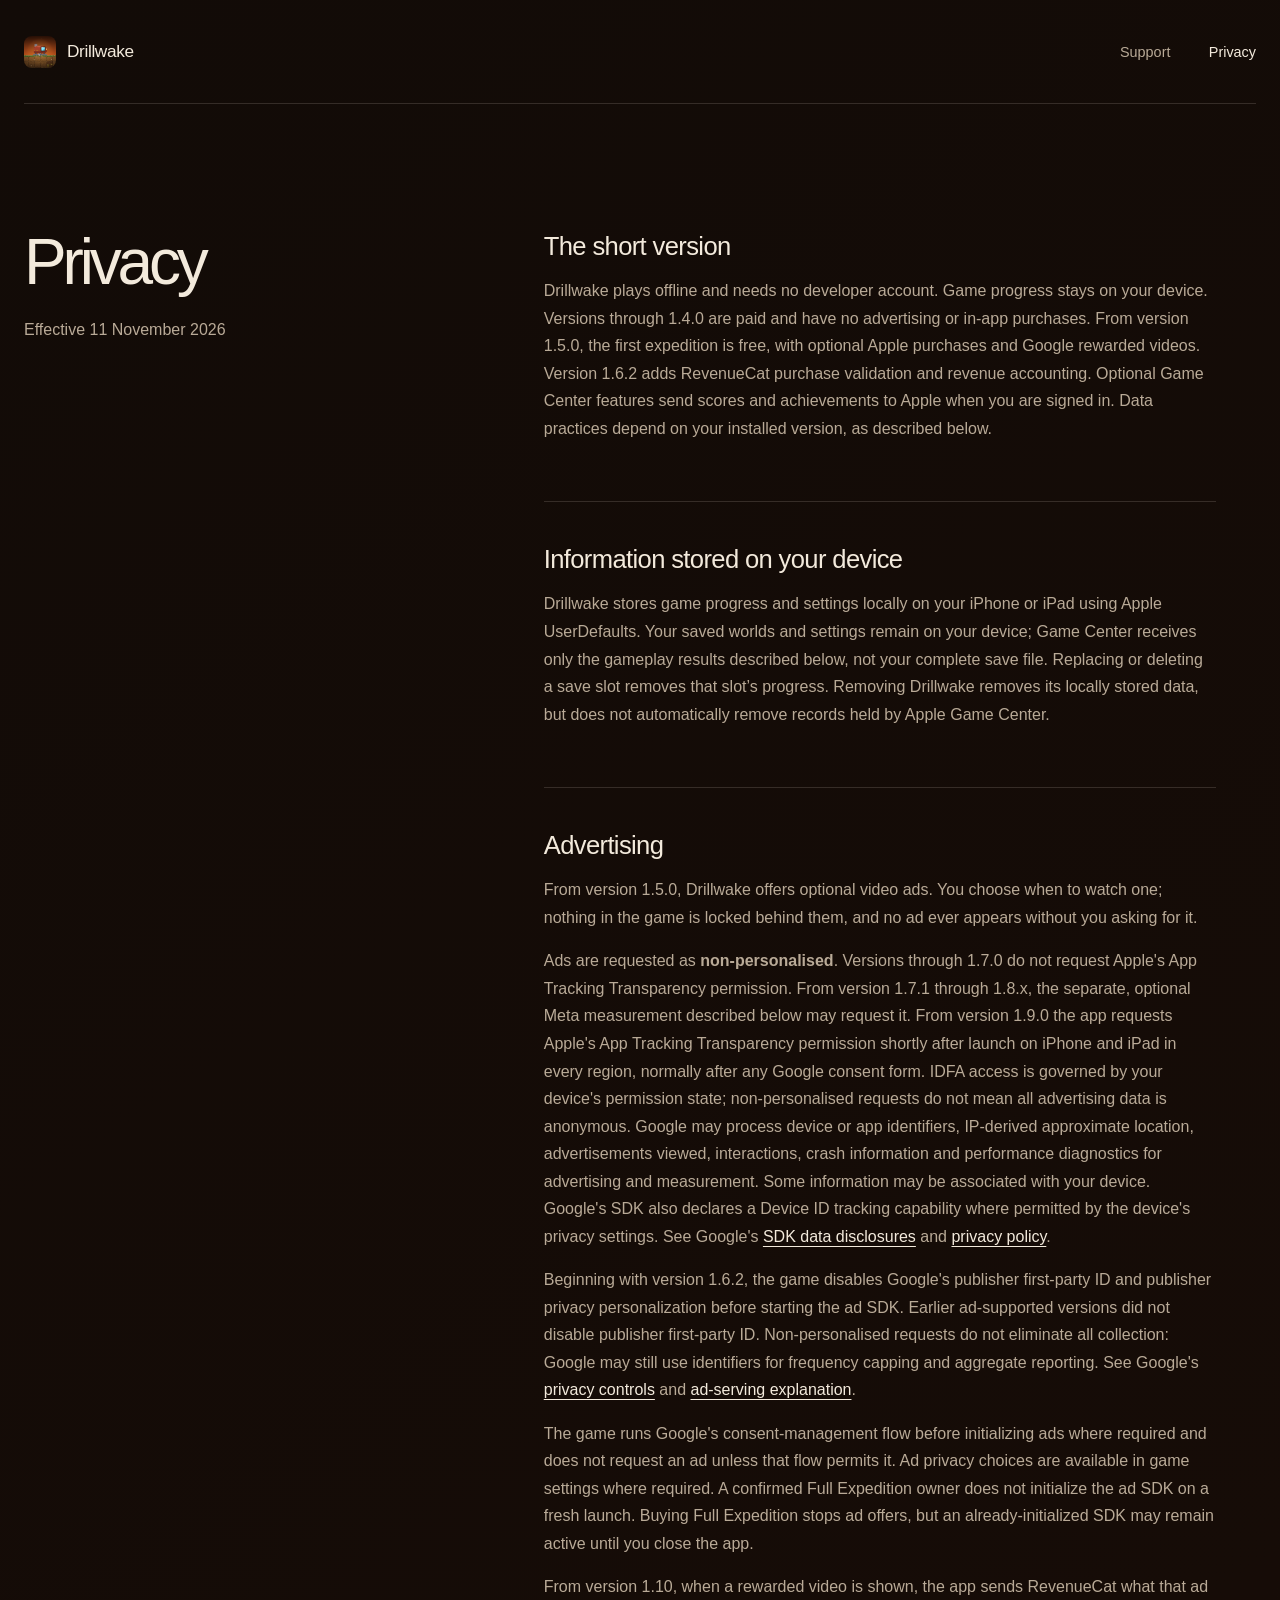
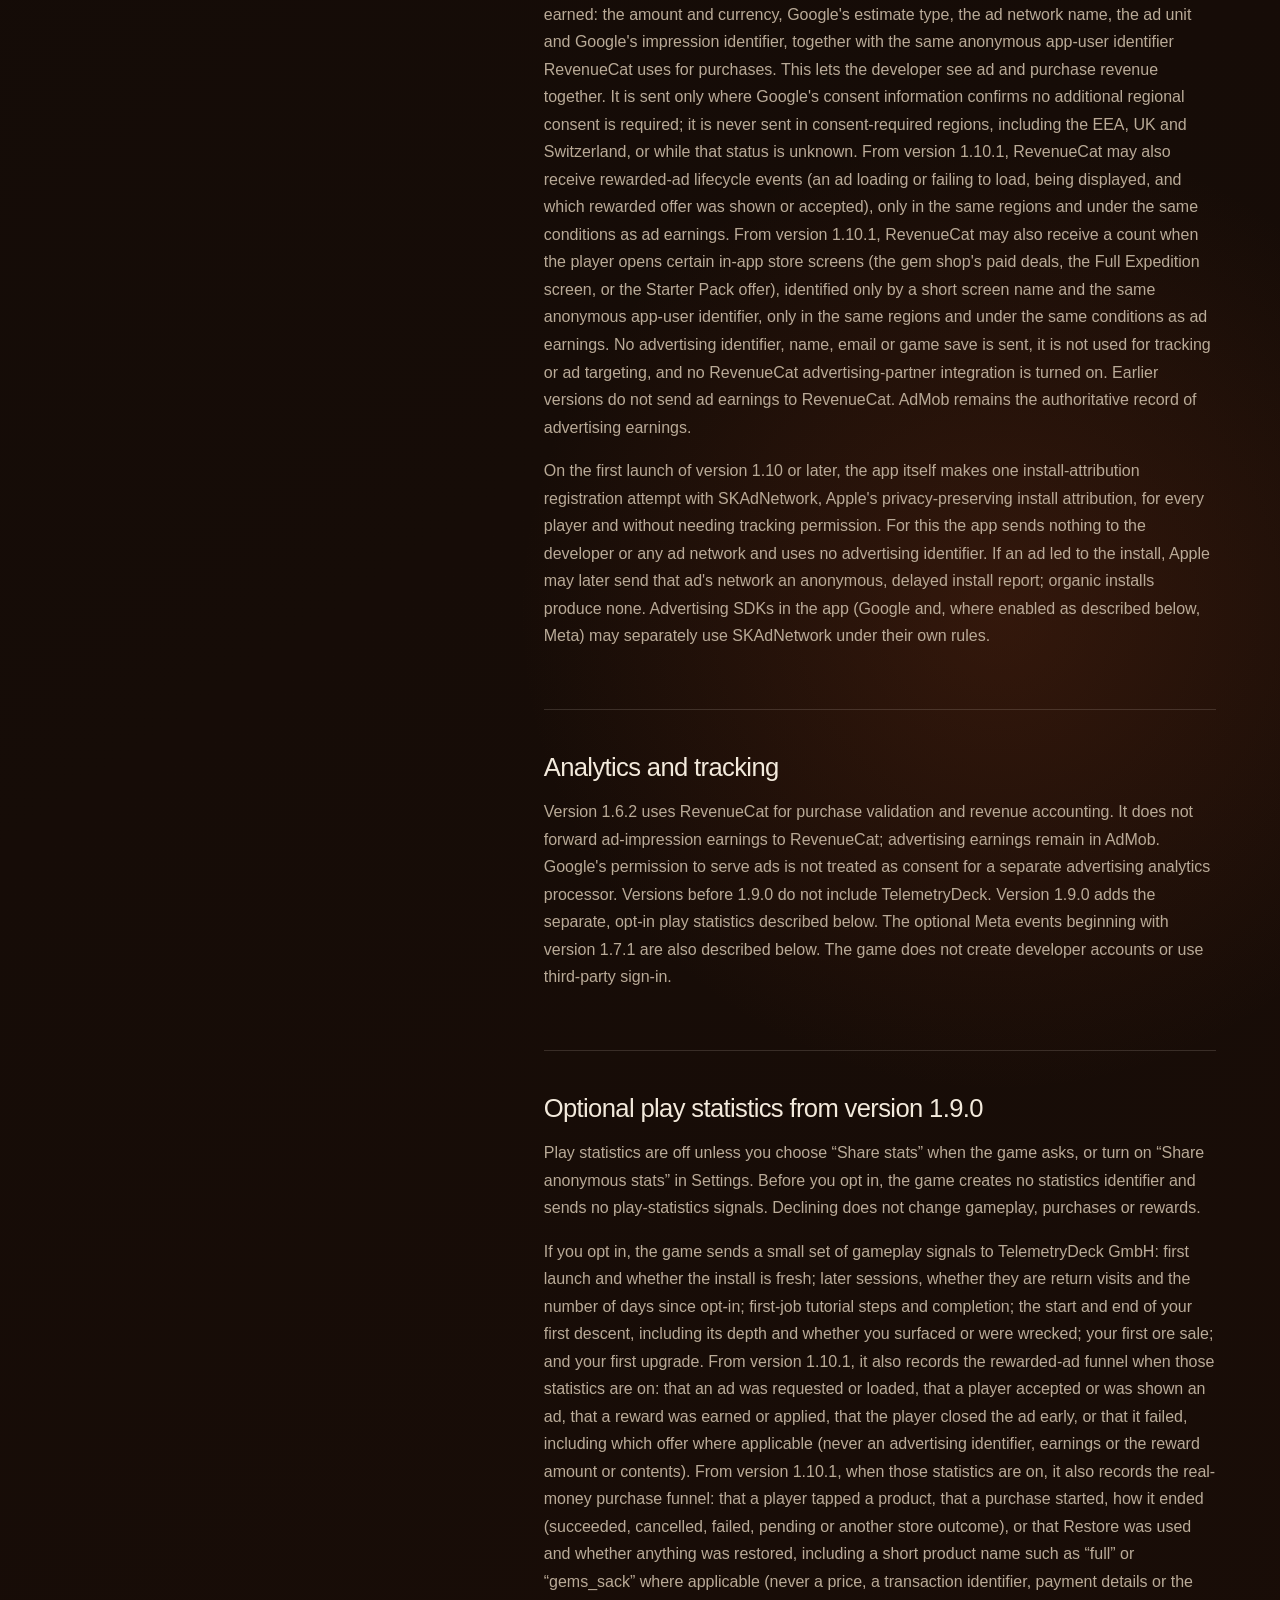
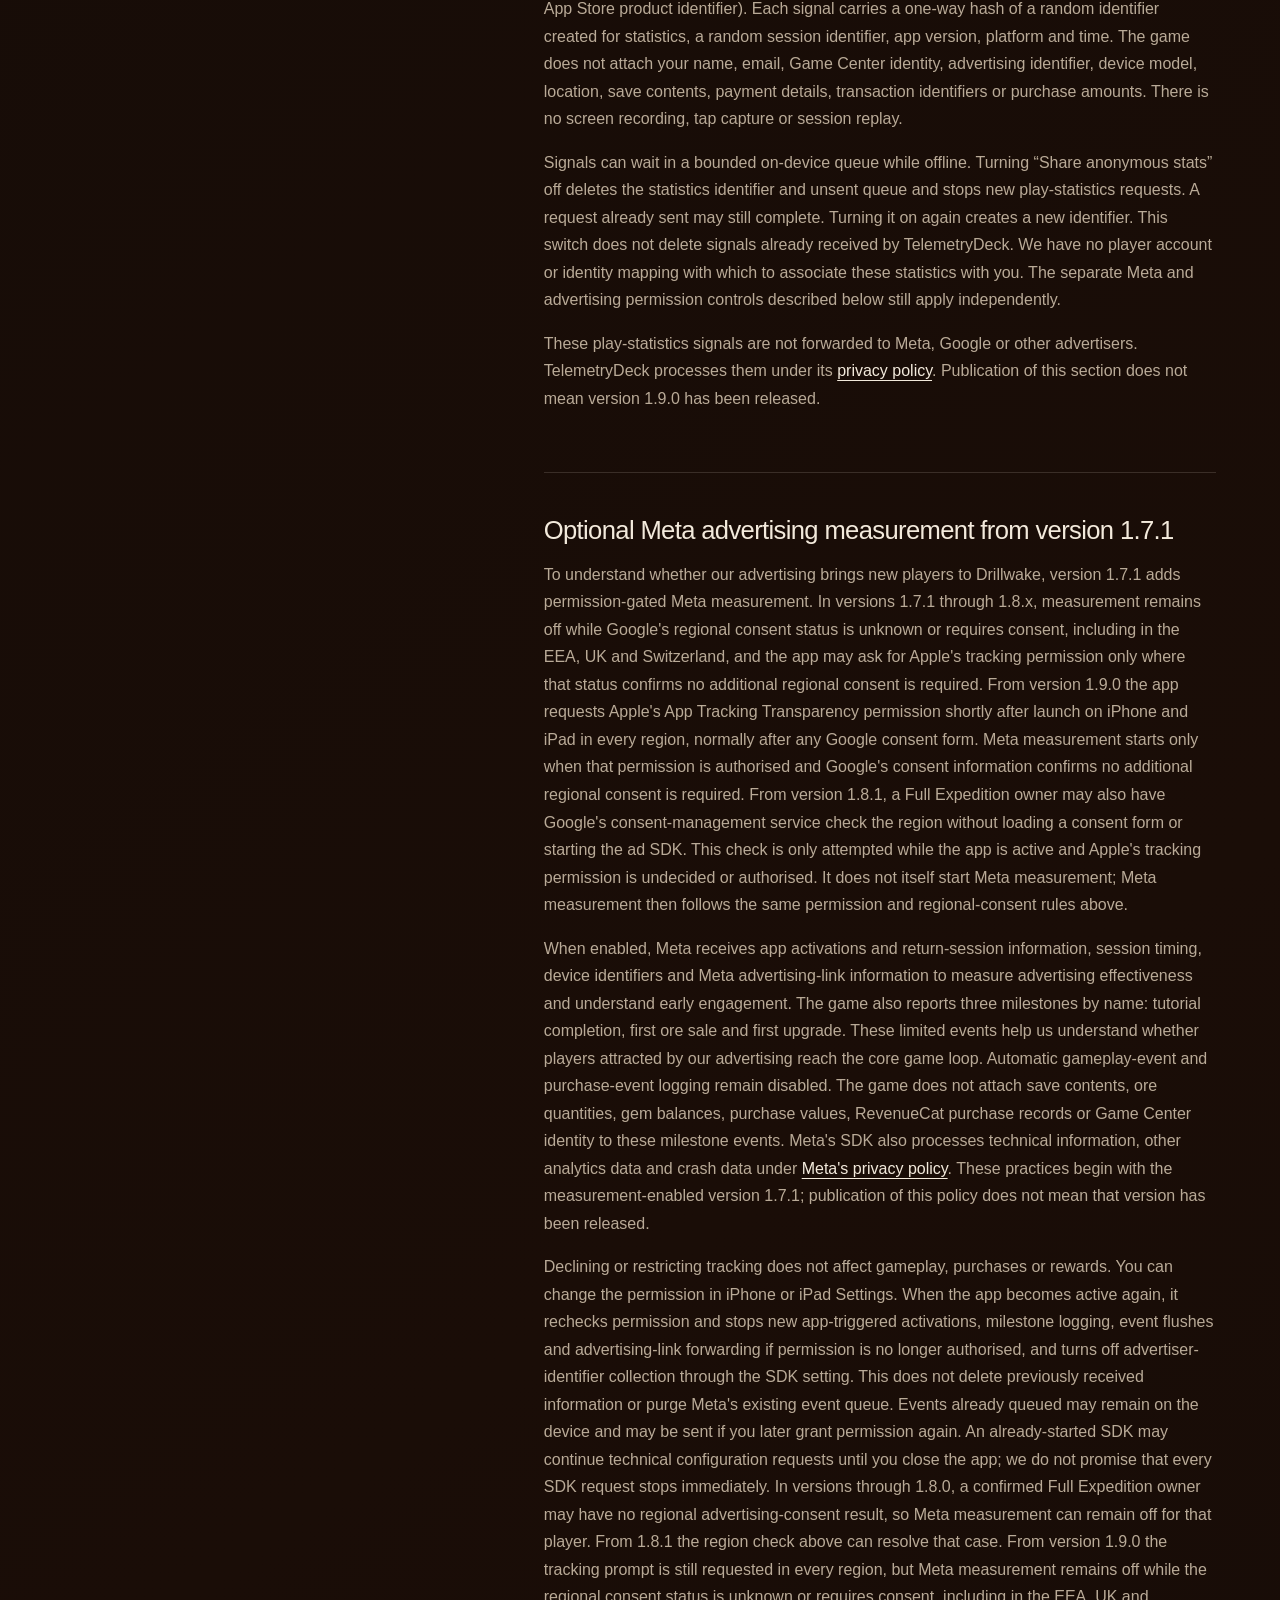
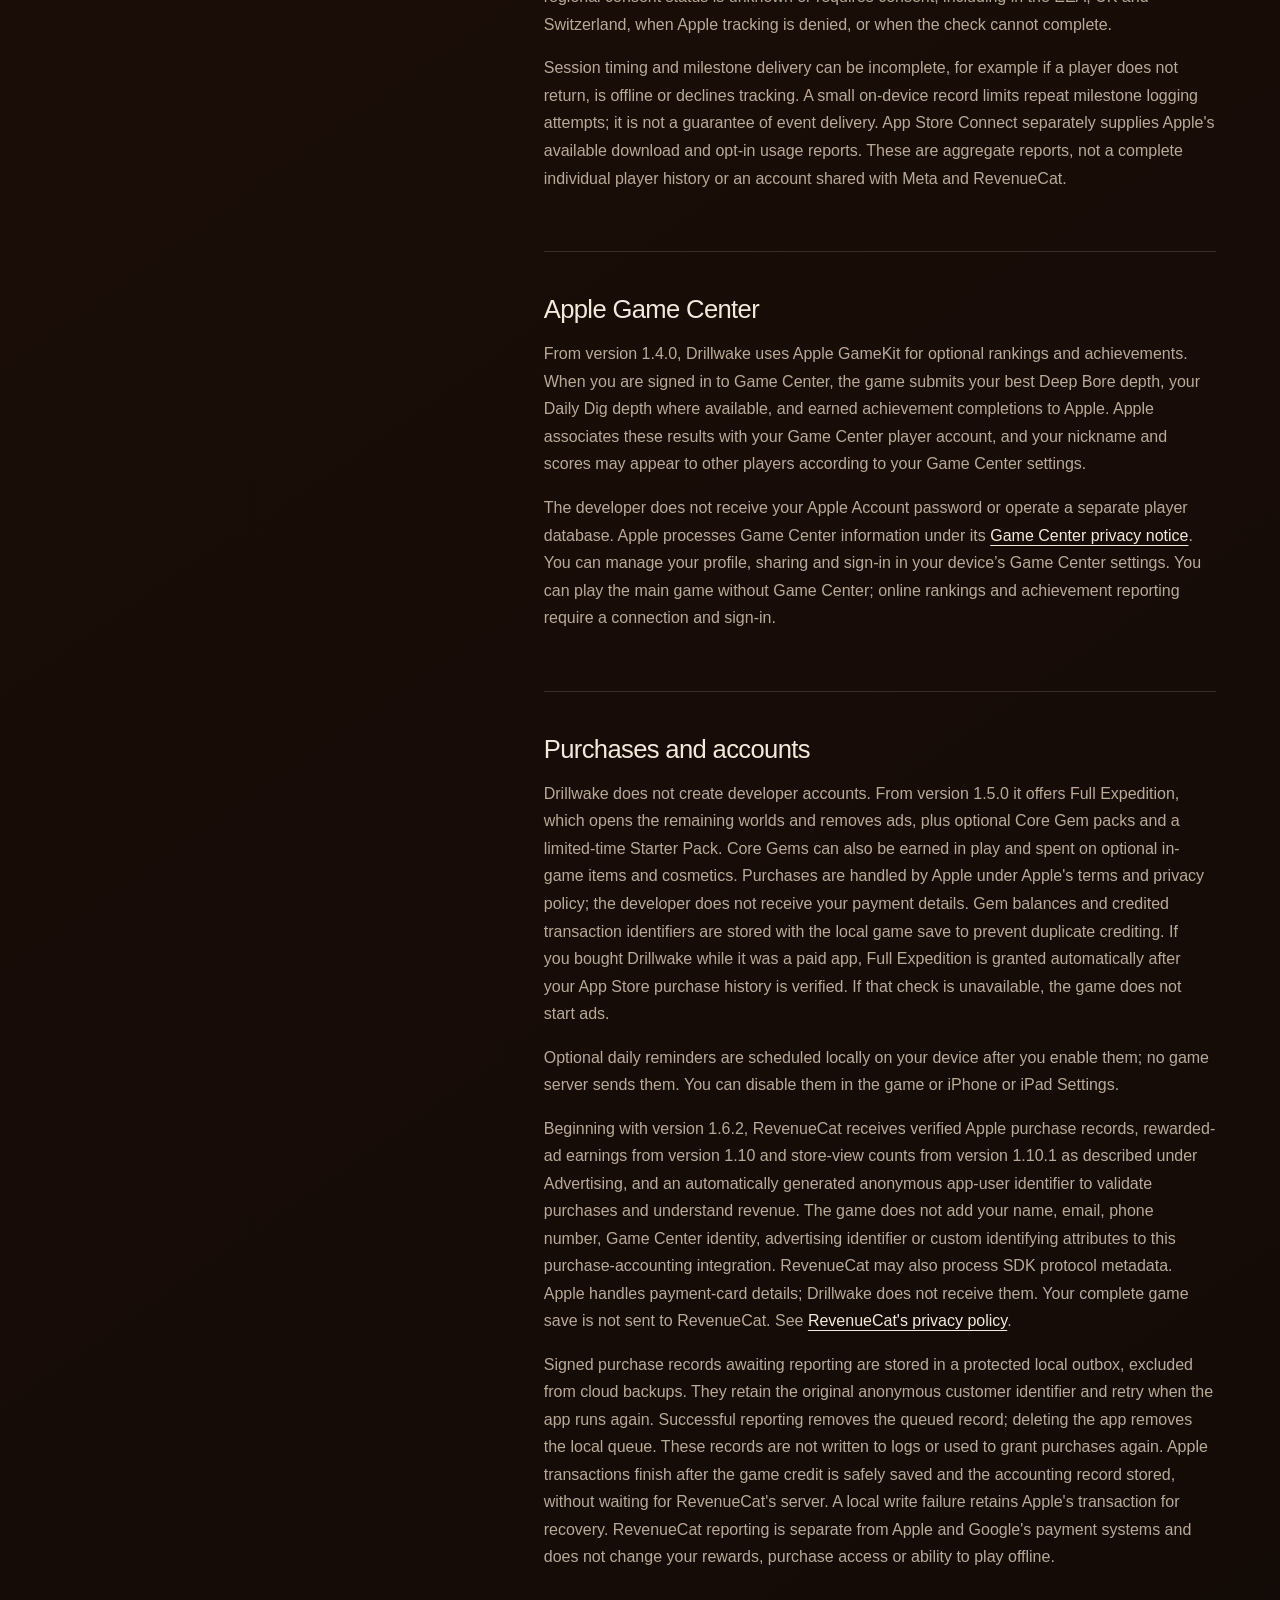
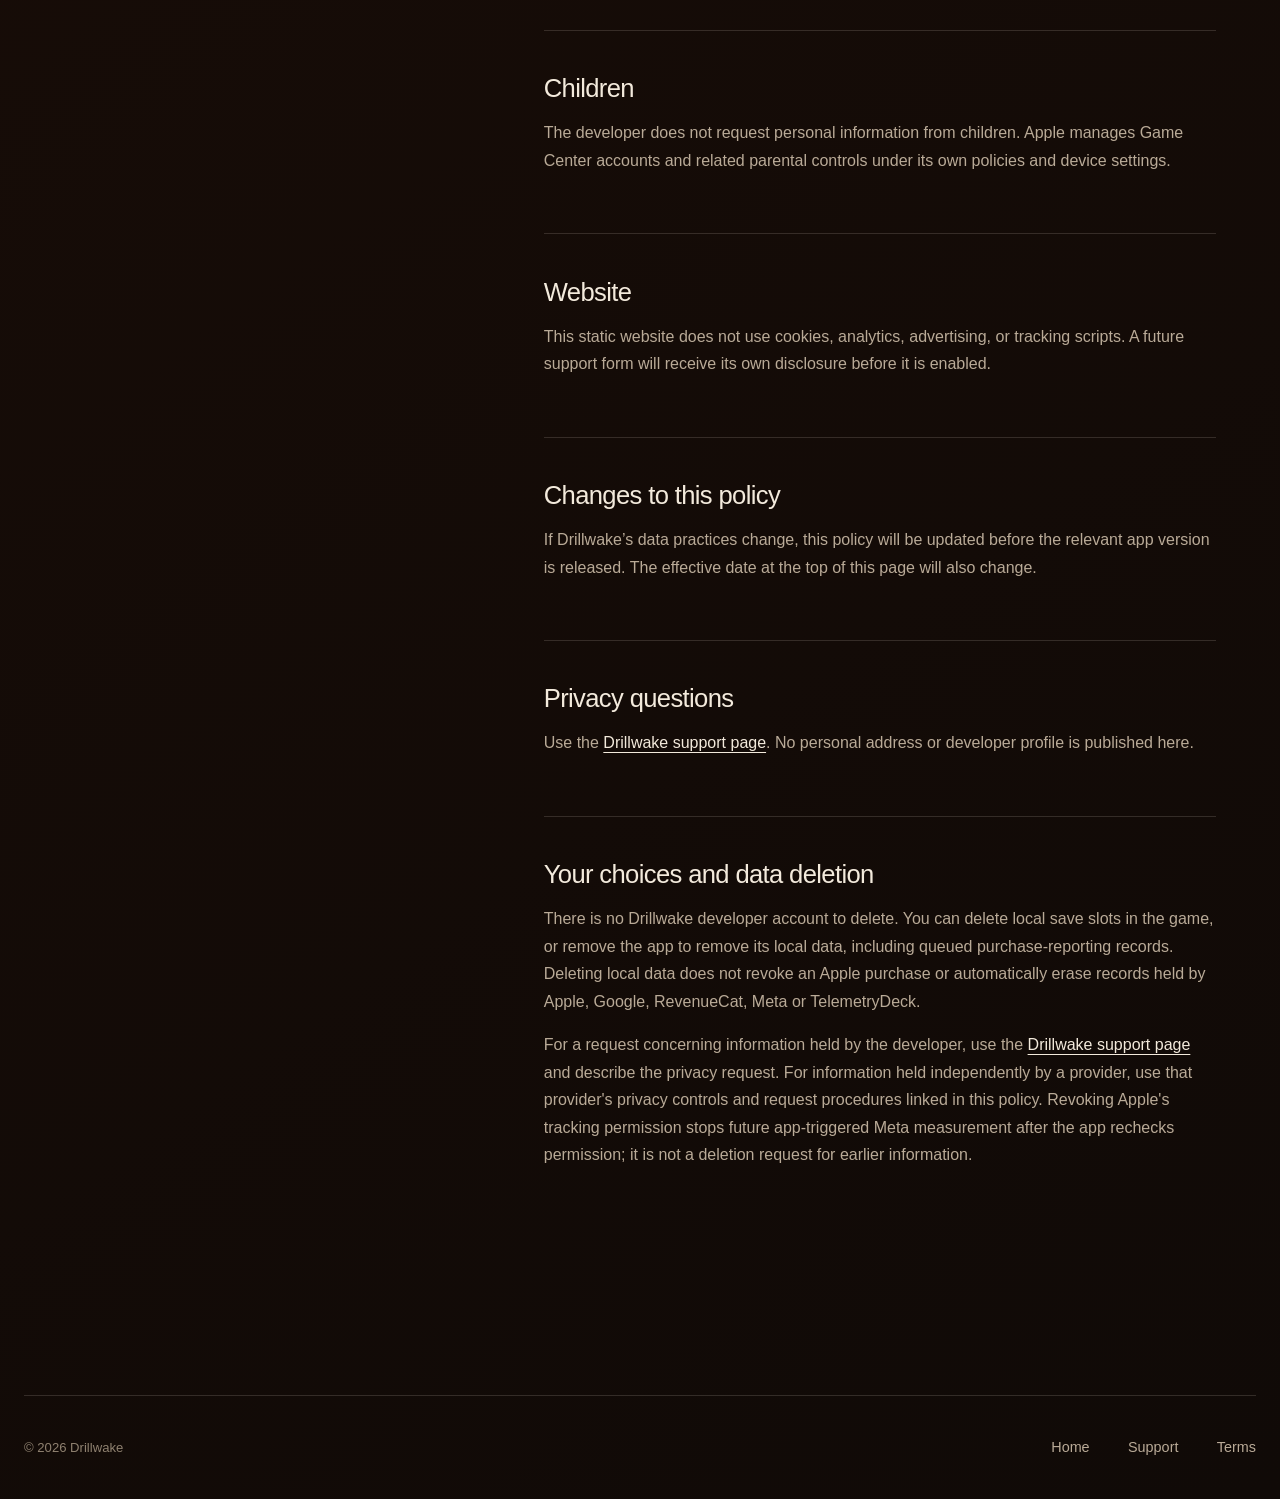
==== commit 65b49aeb: "Privacy: disclose the 1.10.1 TelemetryDeck purchase funnel Matches the app PRIVACY.md wording. Draft" ====
--- a/privacy/index.html
+++ b/privacy/index.html
@@ -48,7 +48,7 @@
         <section>
           <h2>Optional play statistics from version 1.9.0</h2>
           <p>Play statistics are off unless you choose “Share stats” when the game asks, or turn on “Share anonymous stats” in Settings. Before you opt in, the game creates no statistics identifier and sends no play-statistics signals. Declining does not change gameplay, purchases or rewards.</p>
-          <p>If you opt in, the game sends a small set of gameplay signals to TelemetryDeck GmbH: first launch and whether the install is fresh; later sessions, whether they are return visits and the number of days since opt-in; first-job tutorial steps and completion; the start and end of your first descent, including its depth and whether you surfaced or were wrecked; your first ore sale; and your first upgrade. From version 1.10.1, it also records the rewarded-ad funnel when those statistics are on: that an ad was requested or loaded, that a player accepted or was shown an ad, that a reward was earned or applied, that the player closed the ad early, or that it failed, including which offer where applicable (never an advertising identifier, earnings or the reward amount or contents). Each signal carries a one-way hash of a random identifier created for statistics, a random session identifier, app version, platform and time. The game does not attach your name, email, Game Center identity, advertising identifier, device model, location, save contents or purchase records. There is no screen recording, tap capture or session replay.</p>
+          <p>If you opt in, the game sends a small set of gameplay signals to TelemetryDeck GmbH: first launch and whether the install is fresh; later sessions, whether they are return visits and the number of days since opt-in; first-job tutorial steps and completion; the start and end of your first descent, including its depth and whether you surfaced or were wrecked; your first ore sale; and your first upgrade. From version 1.10.1, it also records the rewarded-ad funnel when those statistics are on: that an ad was requested or loaded, that a player accepted or was shown an ad, that a reward was earned or applied, that the player closed the ad early, or that it failed, including which offer where applicable (never an advertising identifier, earnings or the reward amount or contents). From version 1.10.1, when those statistics are on, it also records the real-money purchase funnel: that a player tapped a product, that a purchase started, how it ended (succeeded, cancelled, failed, pending or another store outcome), or that Restore was used and whether anything was restored, including a short product name such as “full” or “gems_sack” where applicable (never a price, a transaction identifier, payment details or the App Store product identifier). Each signal carries a one-way hash of a random identifier created for statistics, a random session identifier, app version, platform and time. The game does not attach your name, email, Game Center identity, advertising identifier, device model, location, save contents, payment details, transaction identifiers or purchase amounts. There is no screen recording, tap capture or session replay.</p>
           <p>Signals can wait in a bounded on-device queue while offline. Turning “Share anonymous stats” off deletes the statistics identifier and unsent queue and stops new play-statistics requests. A request already sent may still complete. Turning it on again creates a new identifier. This switch does not delete signals already received by TelemetryDeck. We have no player account or identity mapping with which to associate these statistics with you. The separate Meta and advertising permission controls described below still apply independently.</p>
           <p>These play-statistics signals are not forwarded to Meta, Google or other advertisers. TelemetryDeck processes them under its <a href="https://telemetrydeck.com/privacy/">privacy policy</a>. Publication of this section does not mean version 1.9.0 has been released.</p>
         </section>
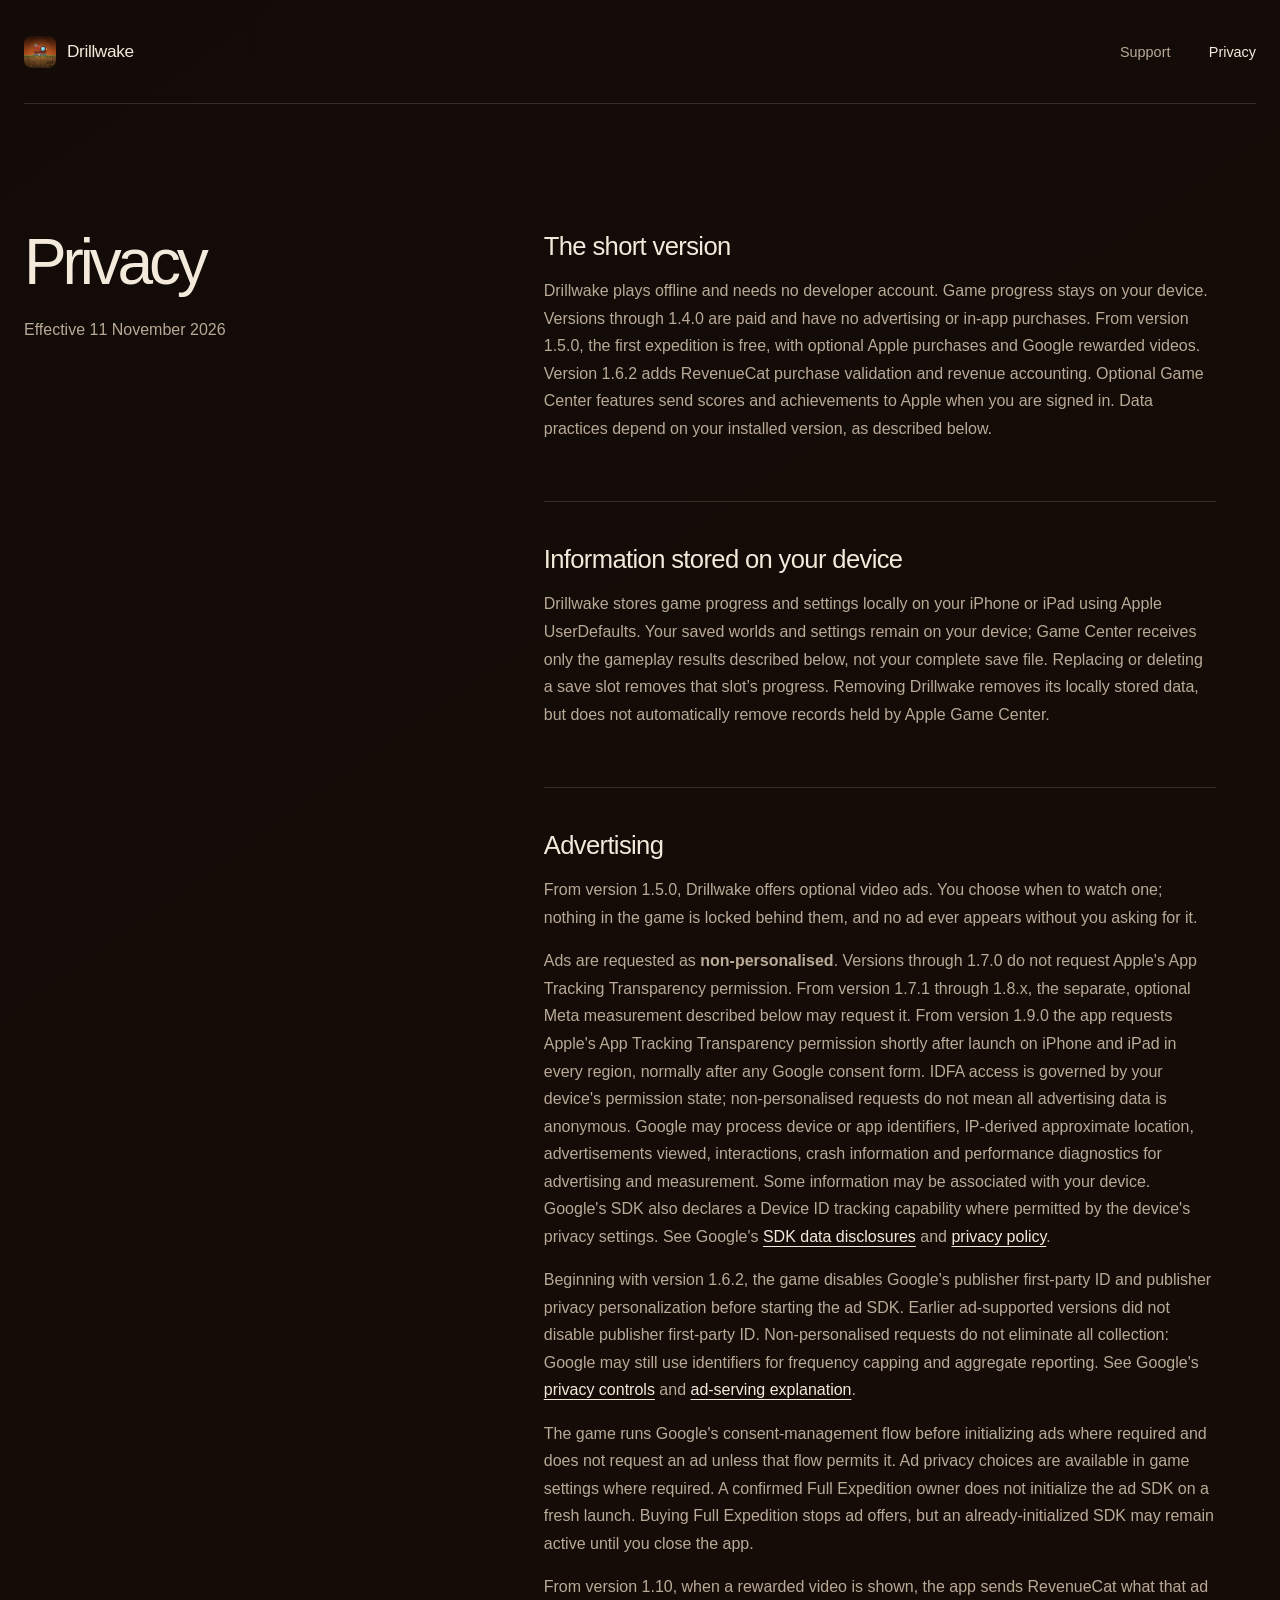
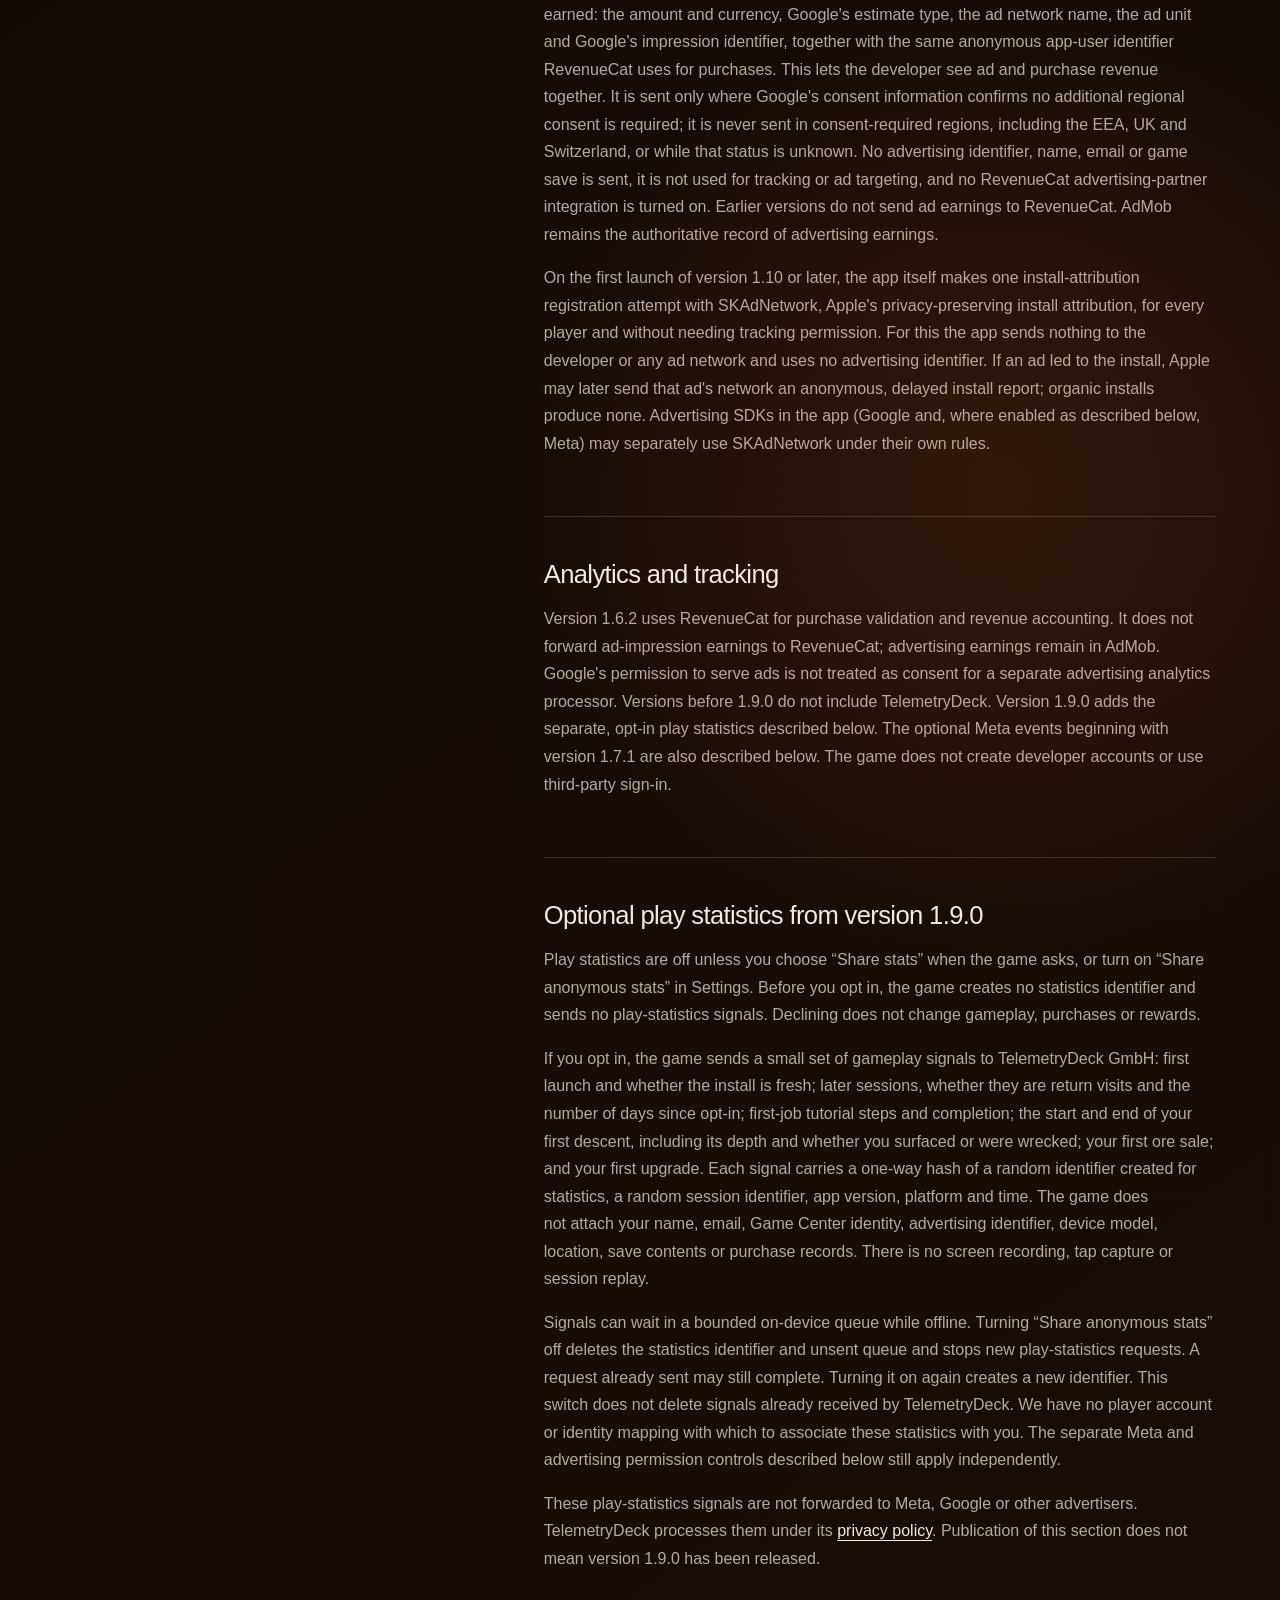
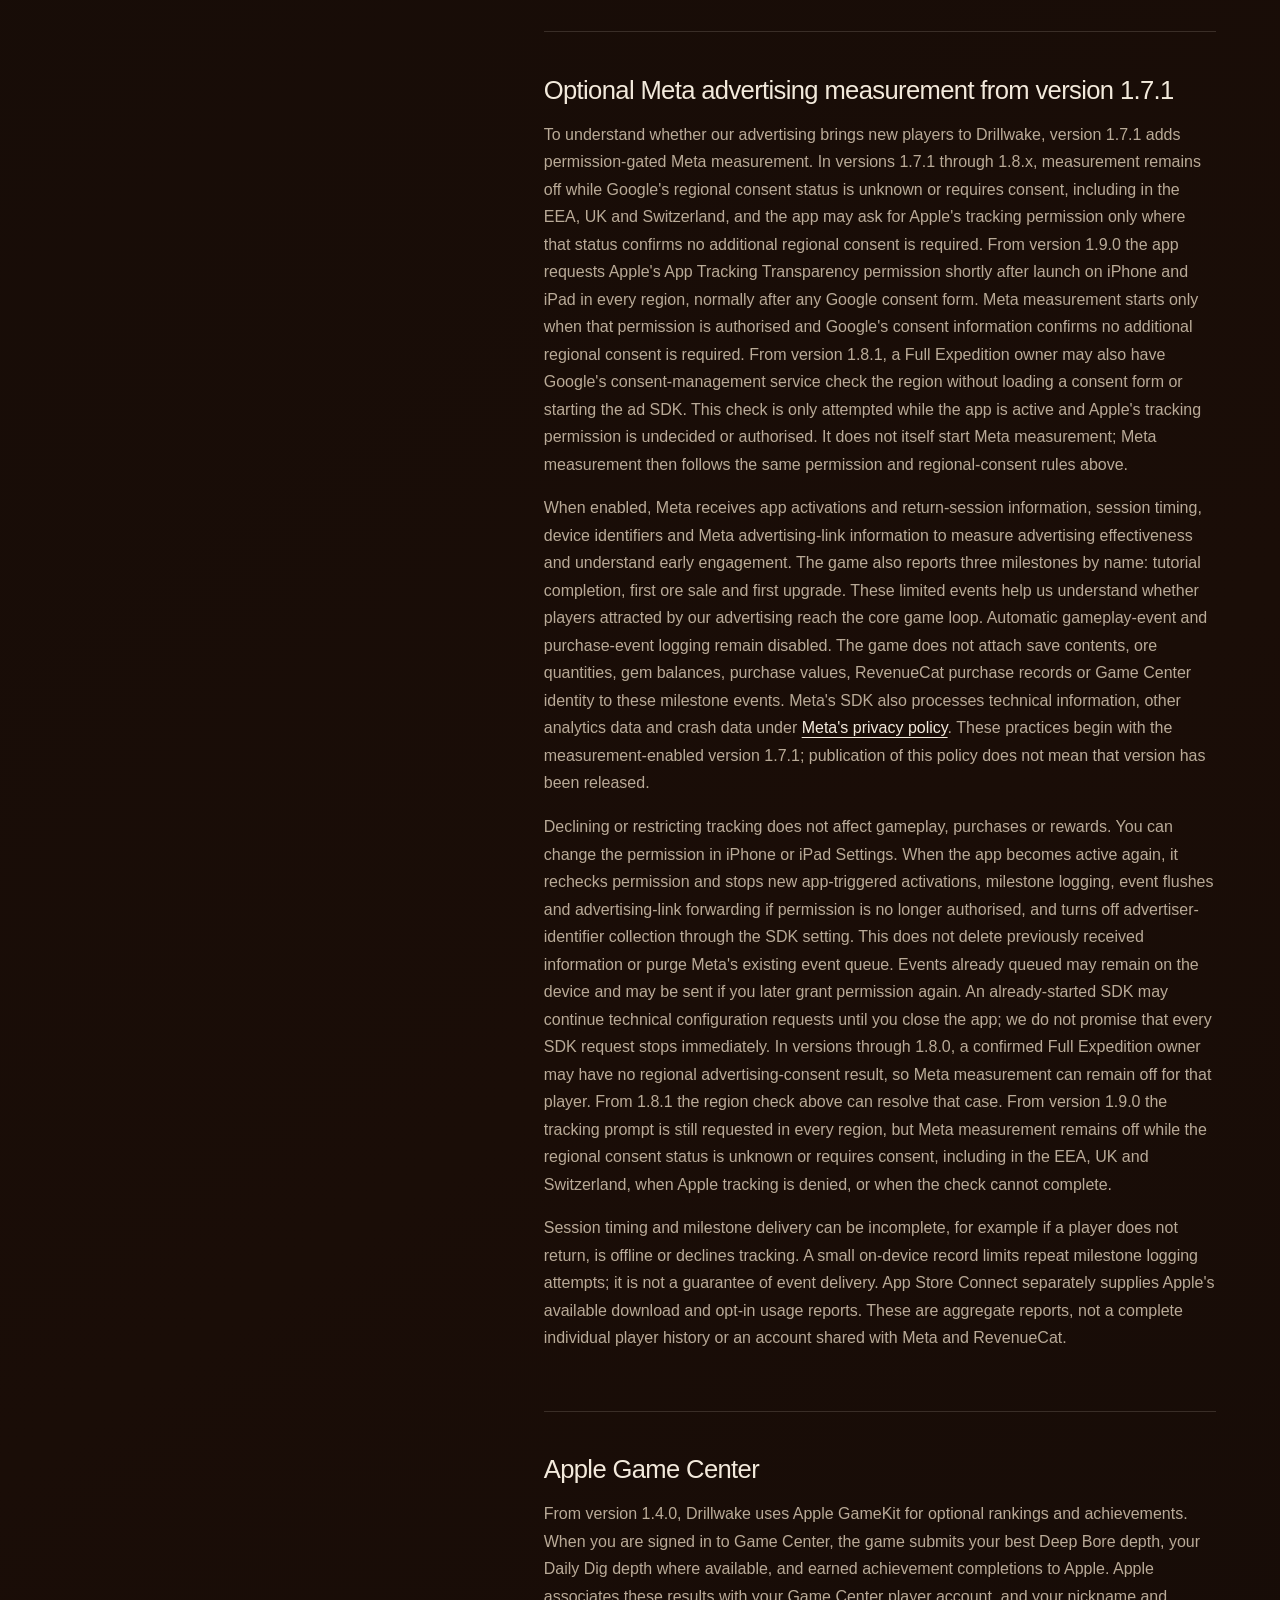
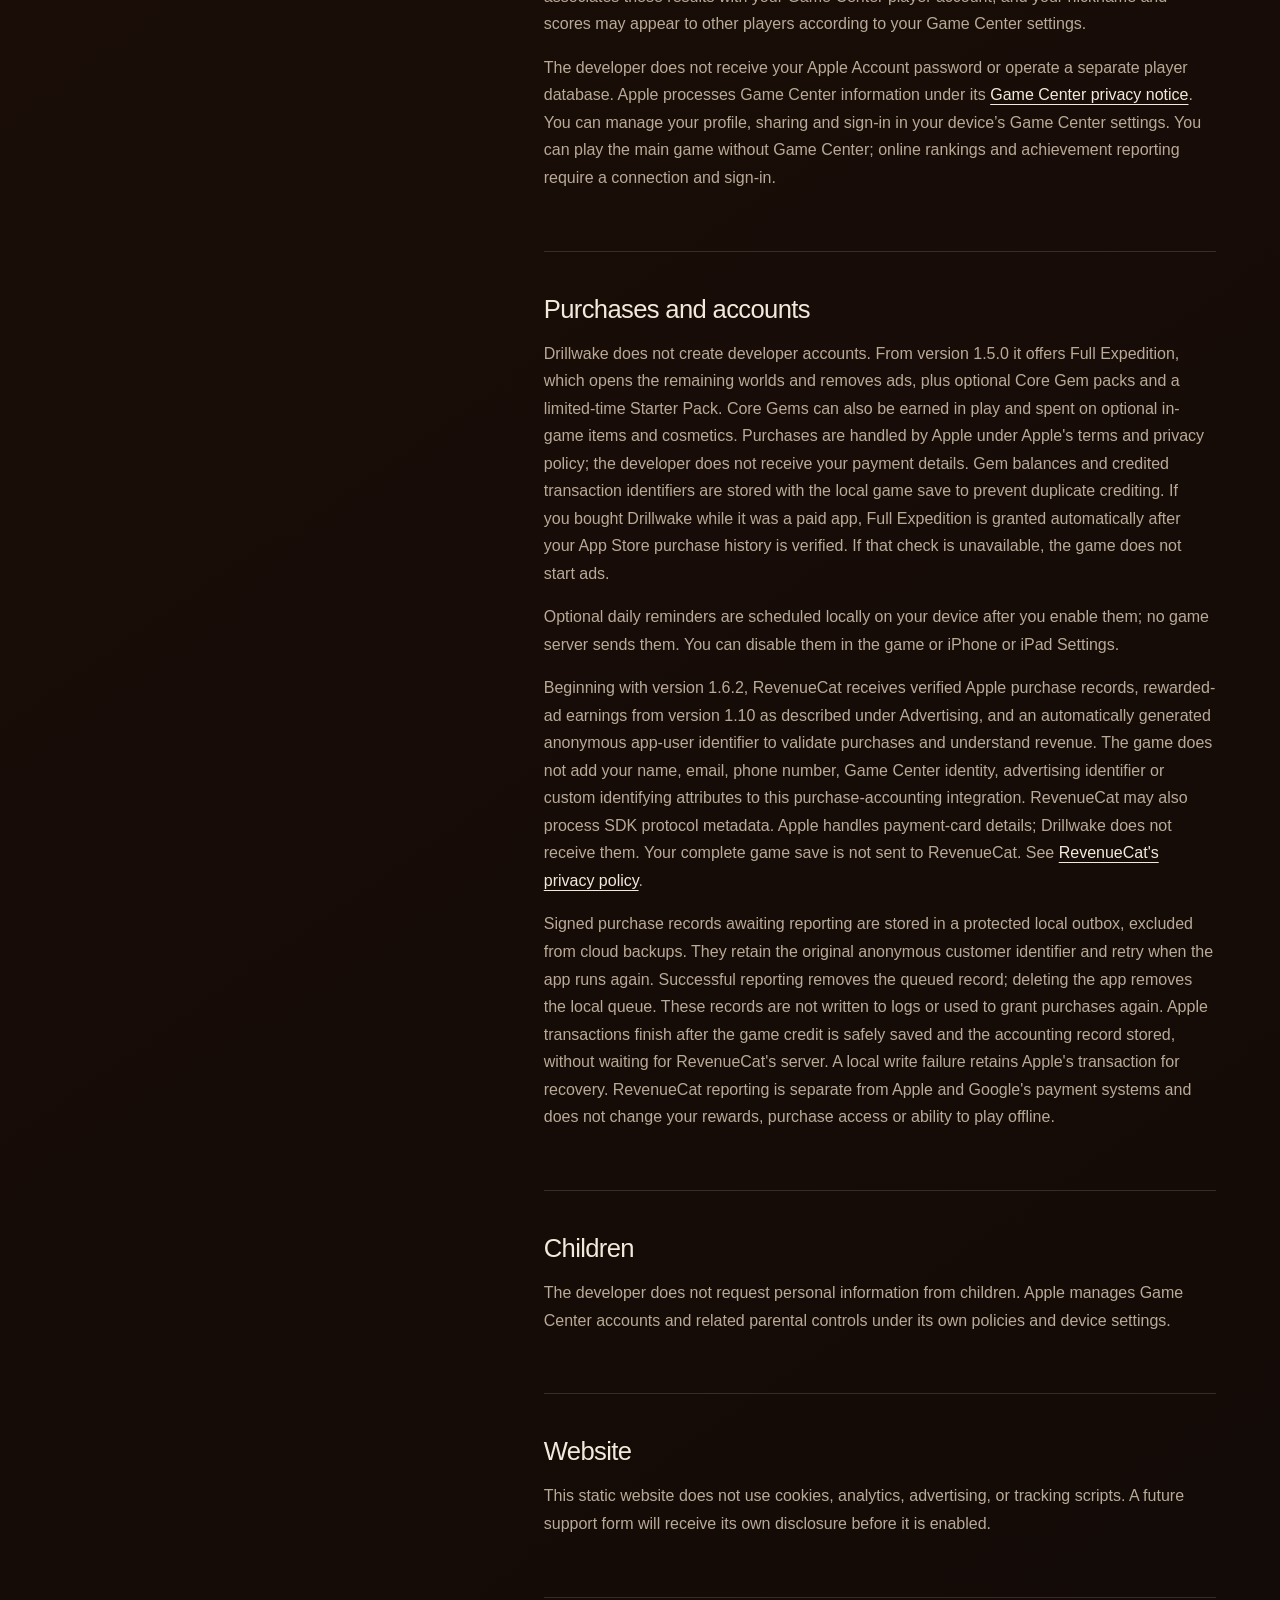
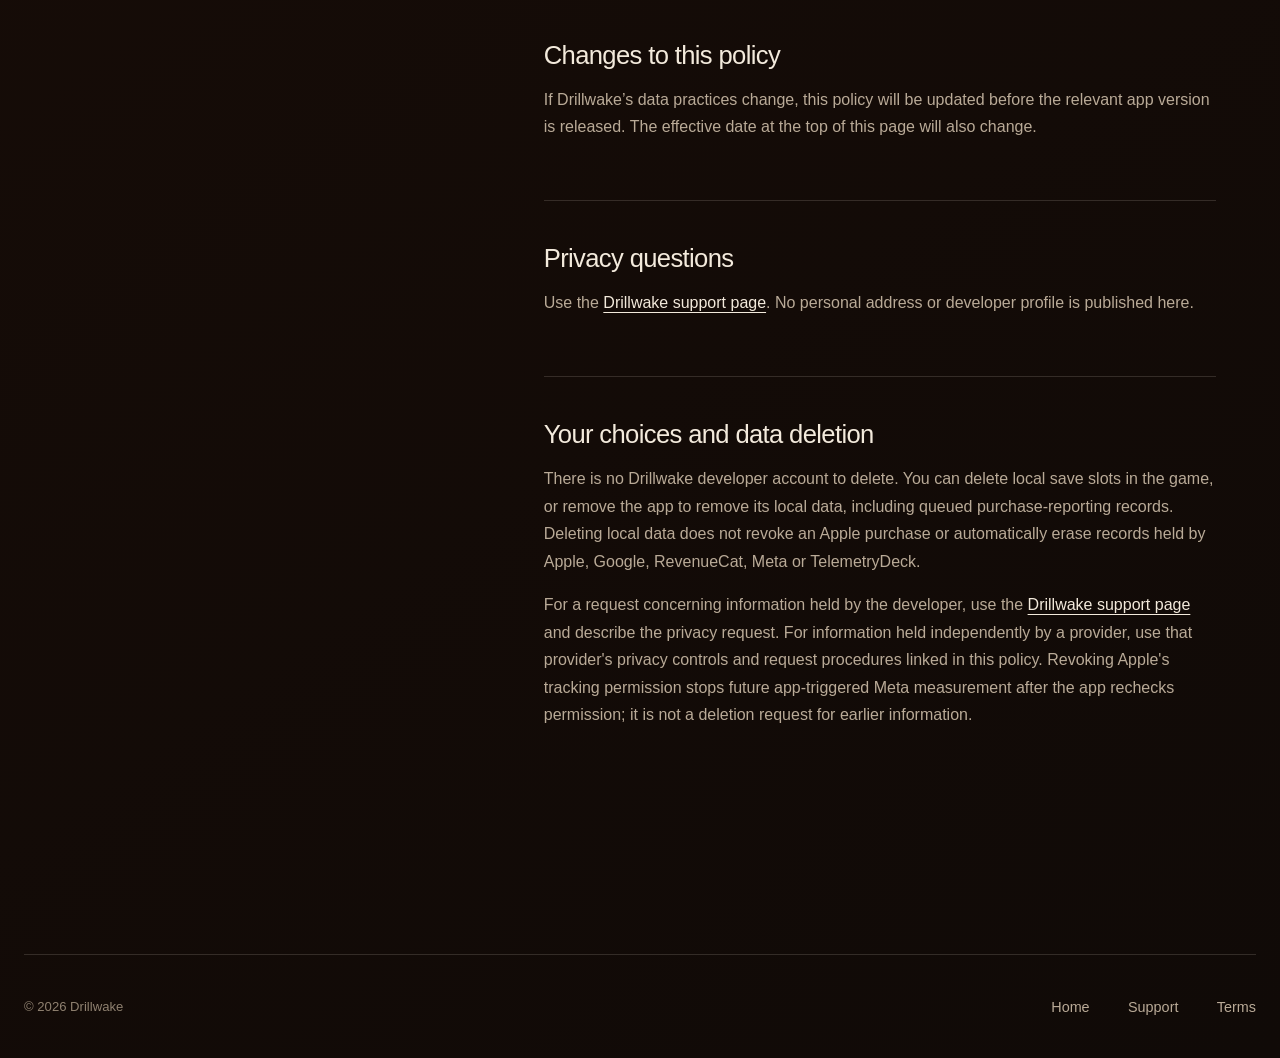
==== commit ec2b8b1b: "Privacy: ship the 1.10.0 (58) wording only 1.10.0 (58) is now on the App Store. It sends rewarded-ad" ====
--- a/privacy/index.html
+++ b/privacy/index.html
@@ -38,7 +38,7 @@
           <p>Ads are requested as <strong>non-personalised</strong>. Versions through 1.7.0 do not request Apple's App Tracking Transparency permission. From version 1.7.1 through 1.8.x, the separate, optional Meta measurement described below may request it. From version 1.9.0 the app requests Apple's App Tracking Transparency permission shortly after launch on iPhone and iPad in every region, normally after any Google consent form. IDFA access is governed by your device's permission state; non-personalised requests do not mean all advertising data is anonymous. Google may process device or app identifiers, IP-derived approximate location, advertisements viewed, interactions, crash information and performance diagnostics for advertising and measurement. Some information may be associated with your device. Google's SDK also declares a Device ID tracking capability where permitted by the device's privacy settings. See Google's <a href="https://developers.google.com/admob/ios/privacy/data-disclosure">SDK data disclosures</a> and <a href="https://policies.google.com/privacy">privacy policy</a>.</p>
           <p>Beginning with version 1.6.2, the game disables Google's publisher first-party ID and publisher privacy personalization before starting the ad SDK. Earlier ad-supported versions did not disable publisher first-party ID. Non-personalised requests do not eliminate all collection: Google may still use identifiers for frequency capping and aggregate reporting. See Google's <a href="https://developers.google.com/admob/ios/privacy/strategies#publisher_first-party_id">privacy controls</a> and <a href="https://developers.google.com/admob/ios/privacy/ad-serving-modes#non-personalized_ads">ad-serving explanation</a>.</p>
           <p>The game runs Google's consent-management flow before initializing ads where required and does not request an ad unless that flow permits it. Ad privacy choices are available in game settings where required. A confirmed Full Expedition owner does not initialize the ad SDK on a fresh launch. Buying Full Expedition stops ad offers, but an already-initialized SDK may remain active until you close the app.</p>
-          <p>From version 1.10, when a rewarded video is shown, the app sends RevenueCat what that ad earned: the amount and currency, Google's estimate type, the ad network name, the ad unit and Google's impression identifier, together with the same anonymous app-user identifier RevenueCat uses for purchases. This lets the developer see ad and purchase revenue together. It is sent only where Google's consent information confirms no additional regional consent is required; it is never sent in consent-required regions, including the EEA, UK and Switzerland, or while that status is unknown. From version 1.10.1, RevenueCat may also receive rewarded-ad lifecycle events (an ad loading or failing to load, being displayed, and which rewarded offer was shown or accepted), only in the same regions and under the same conditions as ad earnings. From version 1.10.1, RevenueCat may also receive a count when the player opens certain in-app store screens (the gem shop's paid deals, the Full Expedition screen, or the Starter Pack offer), identified only by a short screen name and the same anonymous app-user identifier, only in the same regions and under the same conditions as ad earnings. No advertising identifier, name, email or game save is sent, it is not used for tracking or ad targeting, and no RevenueCat advertising-partner integration is turned on. Earlier versions do not send ad earnings to RevenueCat. AdMob remains the authoritative record of advertising earnings.</p>
+          <p>From version 1.10, when a rewarded video is shown, the app sends RevenueCat what that ad earned: the amount and currency, Google's estimate type, the ad network name, the ad unit and Google's impression identifier, together with the same anonymous app-user identifier RevenueCat uses for purchases. This lets the developer see ad and purchase revenue together. It is sent only where Google's consent information confirms no additional regional consent is required; it is never sent in consent-required regions, including the EEA, UK and Switzerland, or while that status is unknown. No advertising identifier, name, email or game save is sent, it is not used for tracking or ad targeting, and no RevenueCat advertising-partner integration is turned on. Earlier versions do not send ad earnings to RevenueCat. AdMob remains the authoritative record of advertising earnings.</p>
           <p>On the first launch of version 1.10 or later, the app itself makes one install-attribution registration attempt with SKAdNetwork, Apple's privacy-preserving install attribution, for every player and without needing tracking permission. For this the app sends nothing to the developer or any ad network and uses no advertising identifier. If an ad led to the install, Apple may later send that ad's network an anonymous, delayed install report; organic installs produce none. Advertising SDKs in the app (Google and, where enabled as described below, Meta) may separately use SKAdNetwork under their own rules.</p>
         </section>
         <section>
@@ -48,7 +48,7 @@
         <section>
           <h2>Optional play statistics from version 1.9.0</h2>
           <p>Play statistics are off unless you choose “Share stats” when the game asks, or turn on “Share anonymous stats” in Settings. Before you opt in, the game creates no statistics identifier and sends no play-statistics signals. Declining does not change gameplay, purchases or rewards.</p>
-          <p>If you opt in, the game sends a small set of gameplay signals to TelemetryDeck GmbH: first launch and whether the install is fresh; later sessions, whether they are return visits and the number of days since opt-in; first-job tutorial steps and completion; the start and end of your first descent, including its depth and whether you surfaced or were wrecked; your first ore sale; and your first upgrade. From version 1.10.1, it also records the rewarded-ad funnel when those statistics are on: that an ad was requested or loaded, that a player accepted or was shown an ad, that a reward was earned or applied, that the player closed the ad early, or that it failed, including which offer where applicable (never an advertising identifier, earnings or the reward amount or contents). From version 1.10.1, when those statistics are on, it also records the real-money purchase funnel: that a player tapped a product, that a purchase started, how it ended (succeeded, cancelled, failed, pending or another store outcome), or that Restore was used and whether anything was restored, including a short product name such as “full” or “gems_sack” where applicable (never a price, a transaction identifier, payment details or the App Store product identifier). Each signal carries a one-way hash of a random identifier created for statistics, a random session identifier, app version, platform and time. The game does not attach your name, email, Game Center identity, advertising identifier, device model, location, save contents, payment details, transaction identifiers or purchase amounts. There is no screen recording, tap capture or session replay.</p>
+          <p>If you opt in, the game sends a small set of gameplay signals to TelemetryDeck GmbH: first launch and whether the install is fresh; later sessions, whether they are return visits and the number of days since opt-in; first-job tutorial steps and completion; the start and end of your first descent, including its depth and whether you surfaced or were wrecked; your first ore sale; and your first upgrade. Each signal carries a one-way hash of a random identifier created for statistics, a random session identifier, app version, platform and time. The game does not attach your name, email, Game Center identity, advertising identifier, device model, location, save contents or purchase records. There is no screen recording, tap capture or session replay.</p>
           <p>Signals can wait in a bounded on-device queue while offline. Turning “Share anonymous stats” off deletes the statistics identifier and unsent queue and stops new play-statistics requests. A request already sent may still complete. Turning it on again creates a new identifier. This switch does not delete signals already received by TelemetryDeck. We have no player account or identity mapping with which to associate these statistics with you. The separate Meta and advertising permission controls described below still apply independently.</p>
           <p>These play-statistics signals are not forwarded to Meta, Google or other advertisers. TelemetryDeck processes them under its <a href="https://telemetrydeck.com/privacy/">privacy policy</a>. Publication of this section does not mean version 1.9.0 has been released.</p>
         </section>
@@ -68,7 +68,7 @@
           <h2>Purchases and accounts</h2>
           <p>Drillwake does not create developer accounts. From version 1.5.0 it offers Full Expedition, which opens the remaining worlds and removes ads, plus optional Core Gem packs and a limited-time Starter Pack. Core Gems can also be earned in play and spent on optional in-game items and cosmetics. Purchases are handled by Apple under Apple's terms and privacy policy; the developer does not receive your payment details. Gem balances and credited transaction identifiers are stored with the local game save to prevent duplicate crediting. If you bought Drillwake while it was a paid app, Full Expedition is granted automatically after your App Store purchase history is verified. If that check is unavailable, the game does not start ads.</p>
           <p>Optional daily reminders are scheduled locally on your device after you enable them; no game server sends them. You can disable them in the game or iPhone or iPad Settings.</p>
-          <p>Beginning with version 1.6.2, RevenueCat receives verified Apple purchase records, rewarded-ad earnings from version 1.10 and store-view counts from version 1.10.1 as described under Advertising, and an automatically generated anonymous app-user identifier to validate purchases and understand revenue. The game does not add your name, email, phone number, Game Center identity, advertising identifier or custom identifying attributes to this purchase-accounting integration. RevenueCat may also process SDK protocol metadata. Apple handles payment-card details; Drillwake does not receive them. Your complete game save is not sent to RevenueCat. See <a href="https://www.revenuecat.com/privacy">RevenueCat's privacy policy</a>.</p>
+          <p>Beginning with version 1.6.2, RevenueCat receives verified Apple purchase records, rewarded-ad earnings from version 1.10 as described under Advertising, and an automatically generated anonymous app-user identifier to validate purchases and understand revenue. The game does not add your name, email, phone number, Game Center identity, advertising identifier or custom identifying attributes to this purchase-accounting integration. RevenueCat may also process SDK protocol metadata. Apple handles payment-card details; Drillwake does not receive them. Your complete game save is not sent to RevenueCat. See <a href="https://www.revenuecat.com/privacy">RevenueCat's privacy policy</a>.</p>
           <p>Signed purchase records awaiting reporting are stored in a protected local outbox, excluded from cloud backups. They retain the original anonymous customer identifier and retry when the app runs again. Successful reporting removes the queued record; deleting the app removes the local queue. These records are not written to logs or used to grant purchases again. Apple transactions finish after the game credit is safely saved and the accounting record stored, without waiting for RevenueCat's server. A local write failure retains Apple's transaction for recovery. RevenueCat reporting is separate from Apple and Google's payment systems and does not change your rewards, purchase access or ability to play offline.</p>
         </section>
         <section>
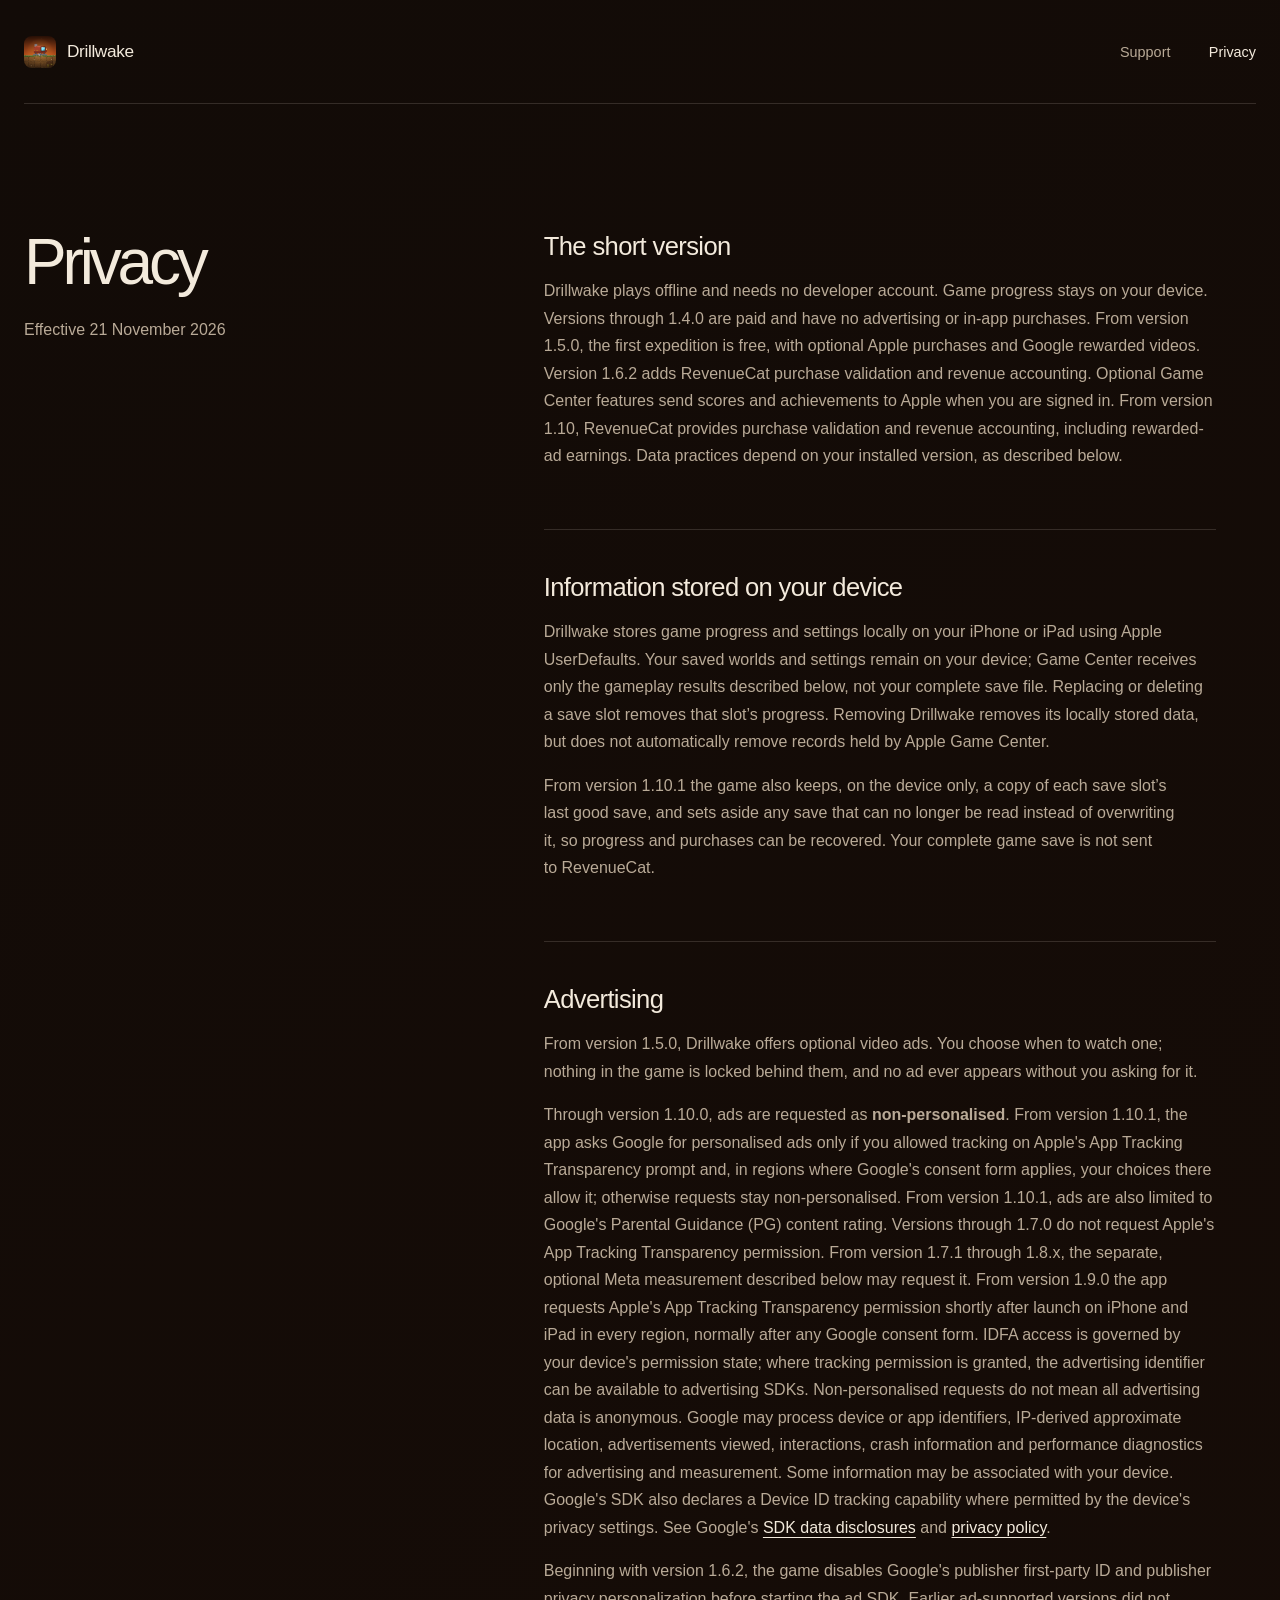
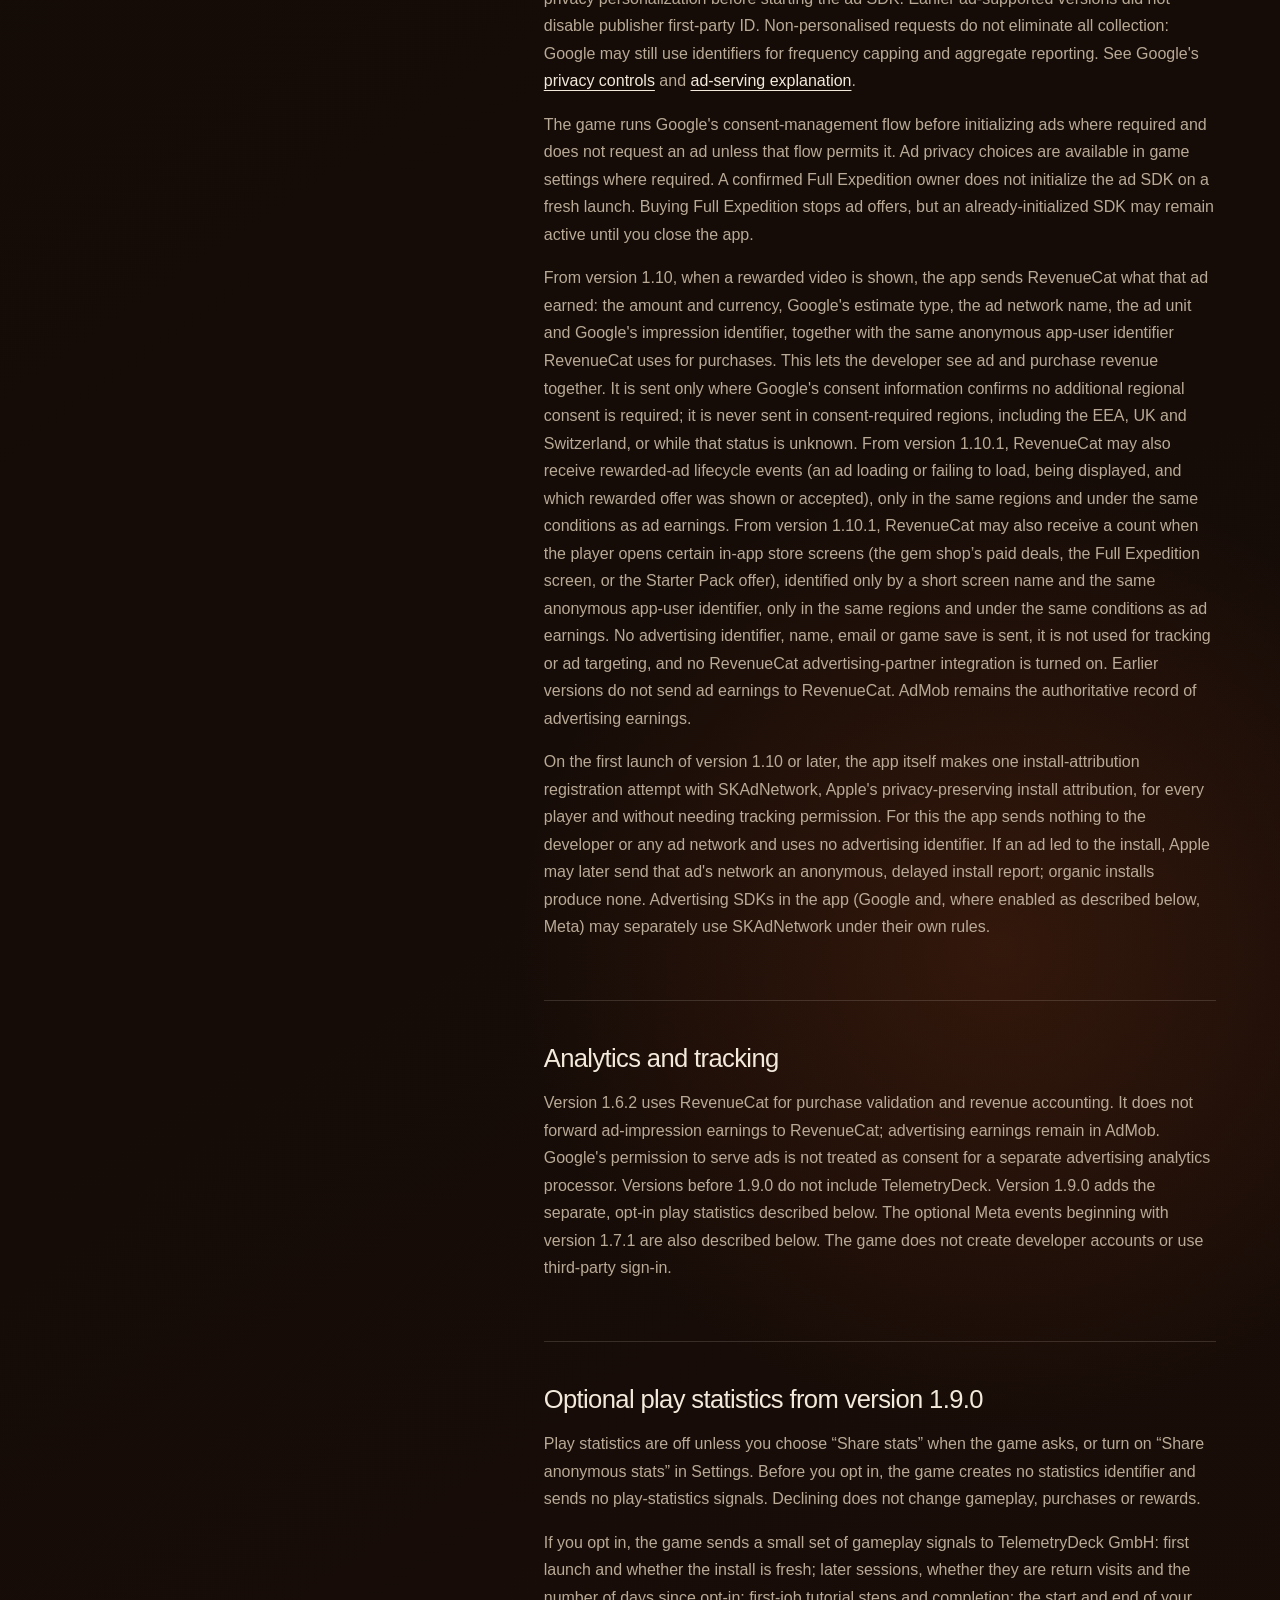
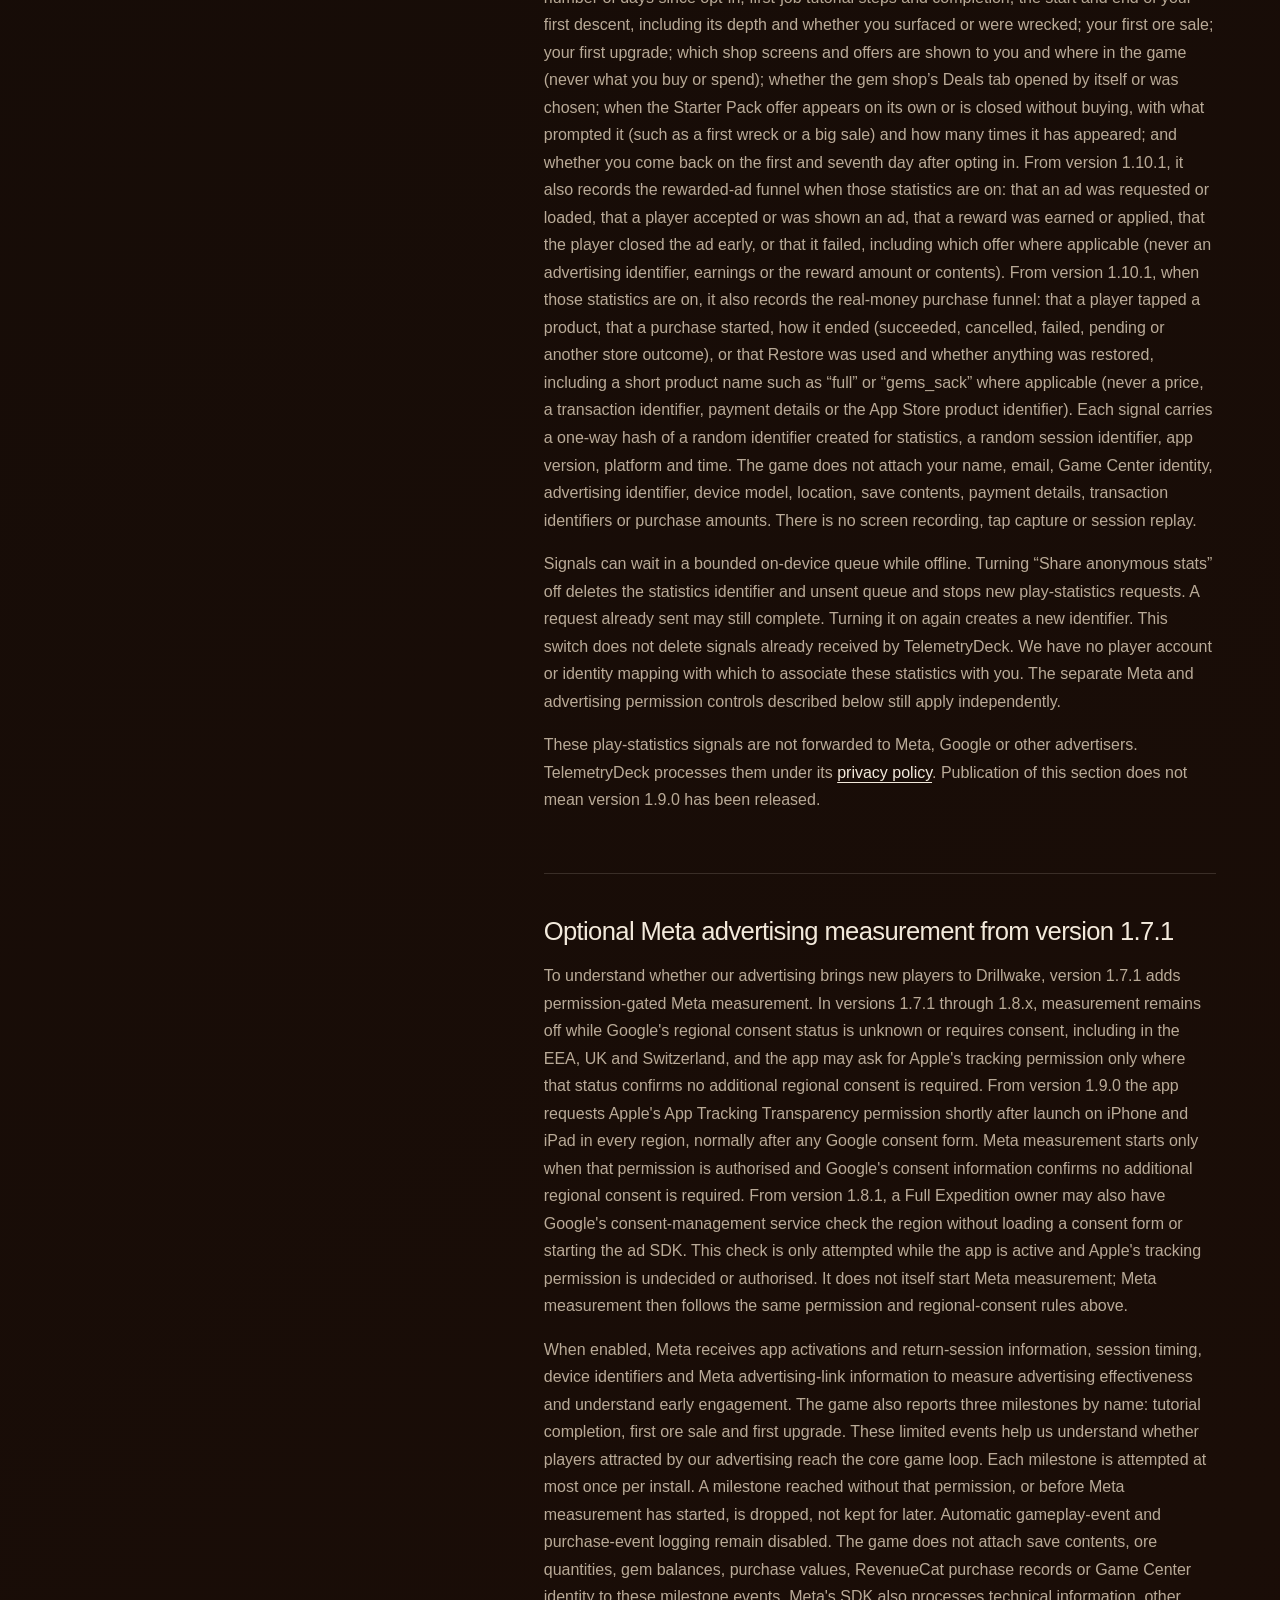
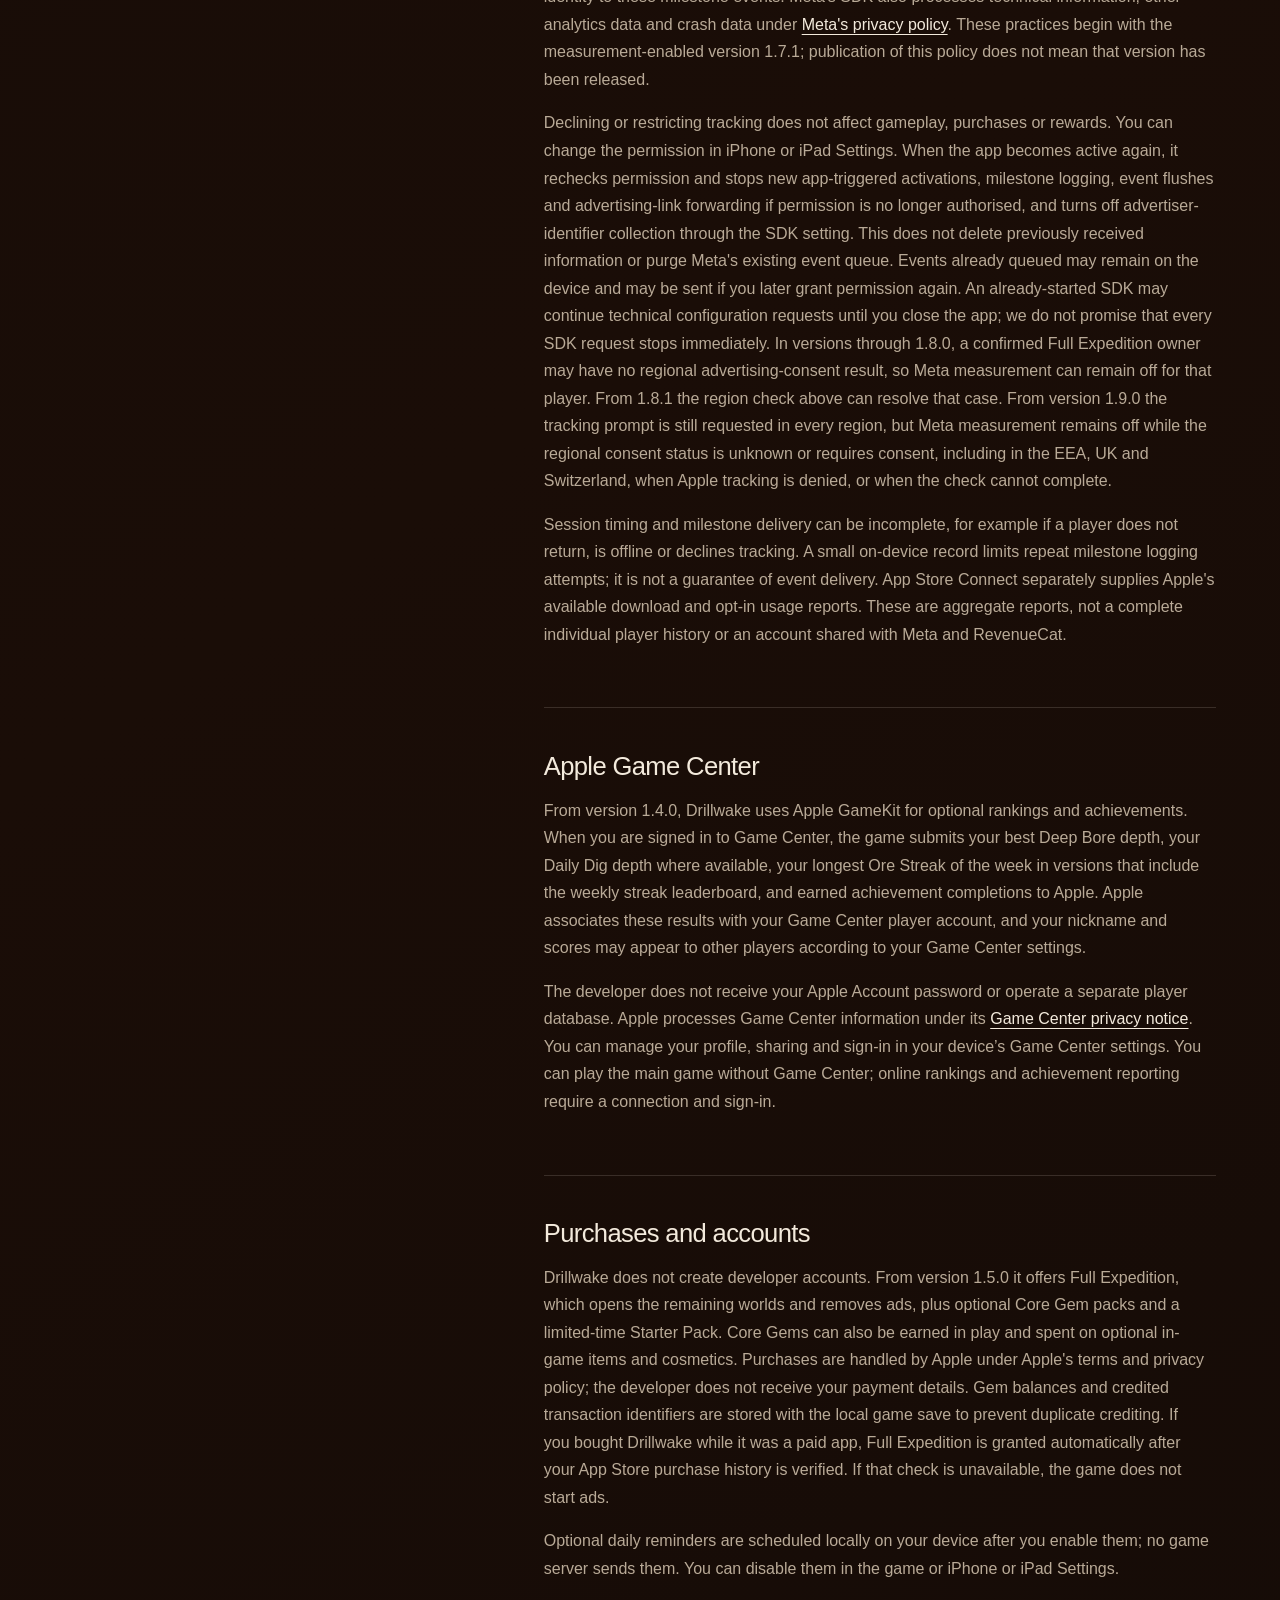
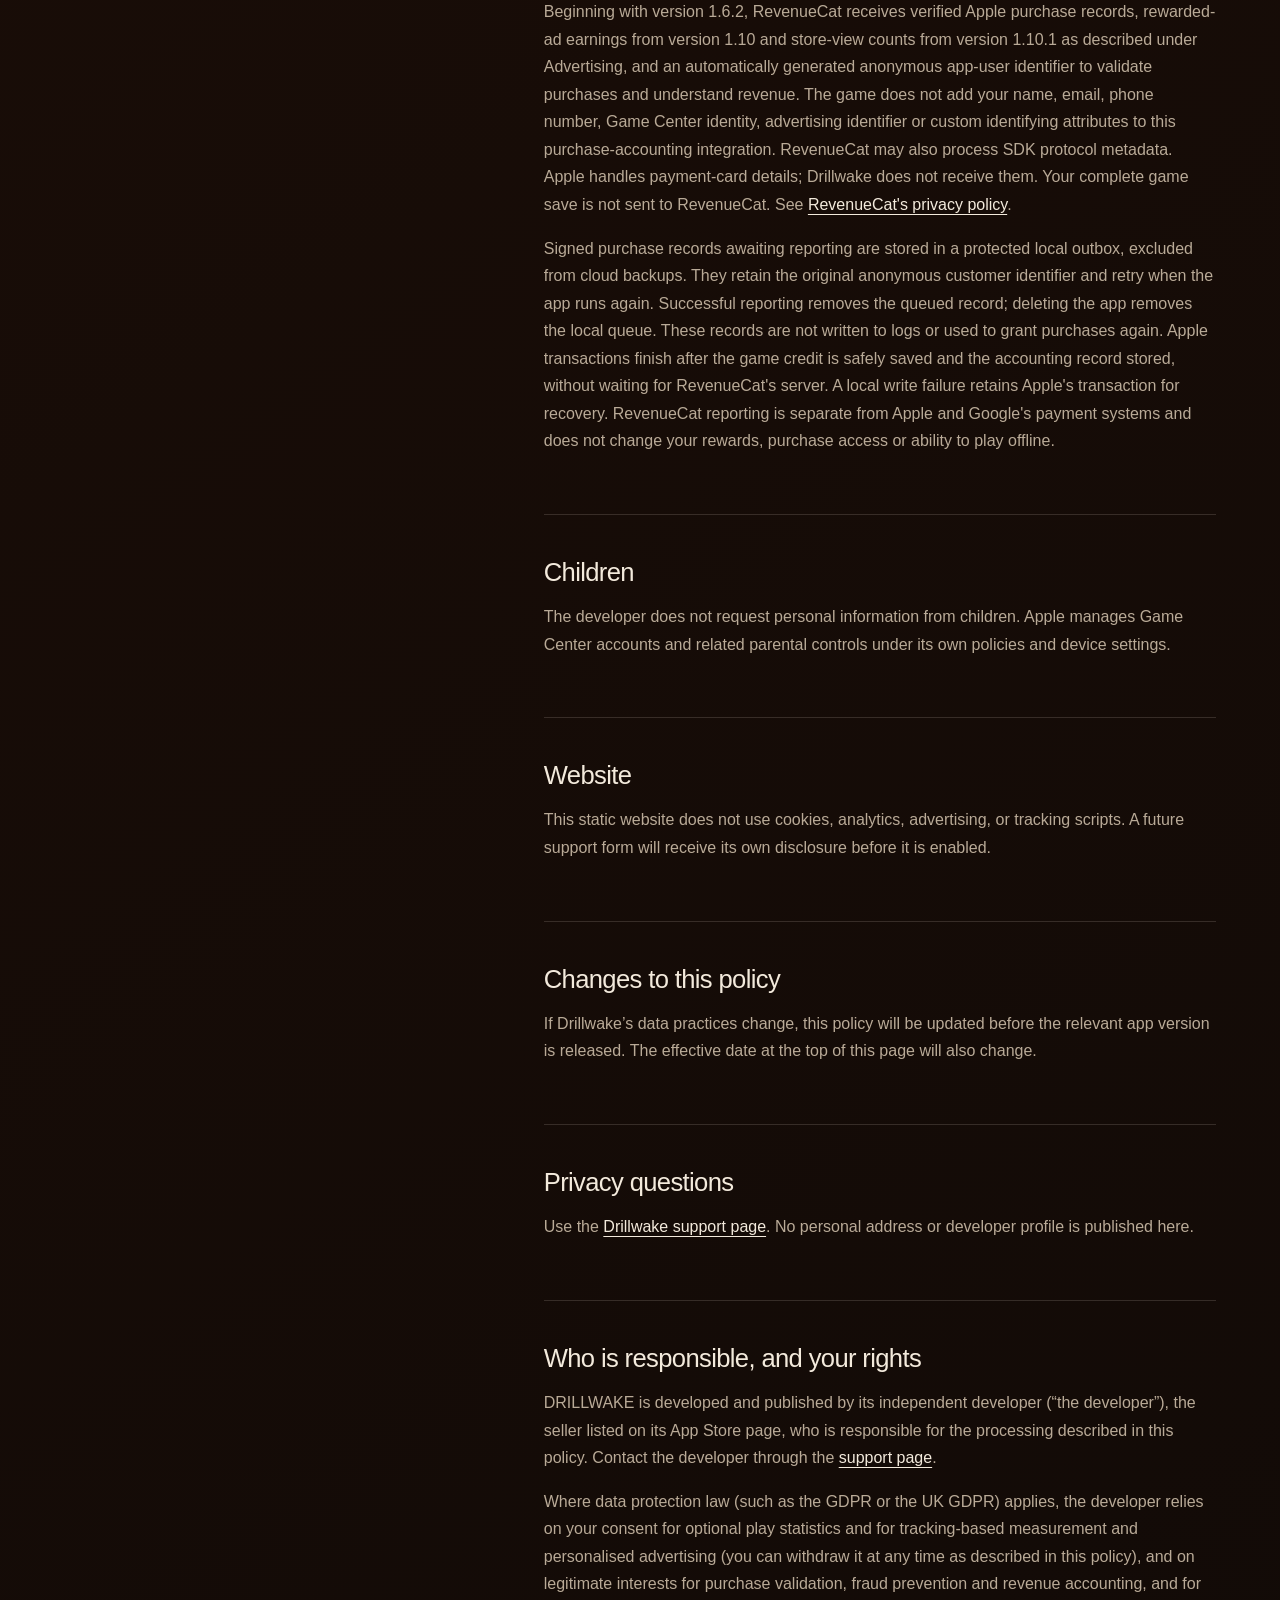
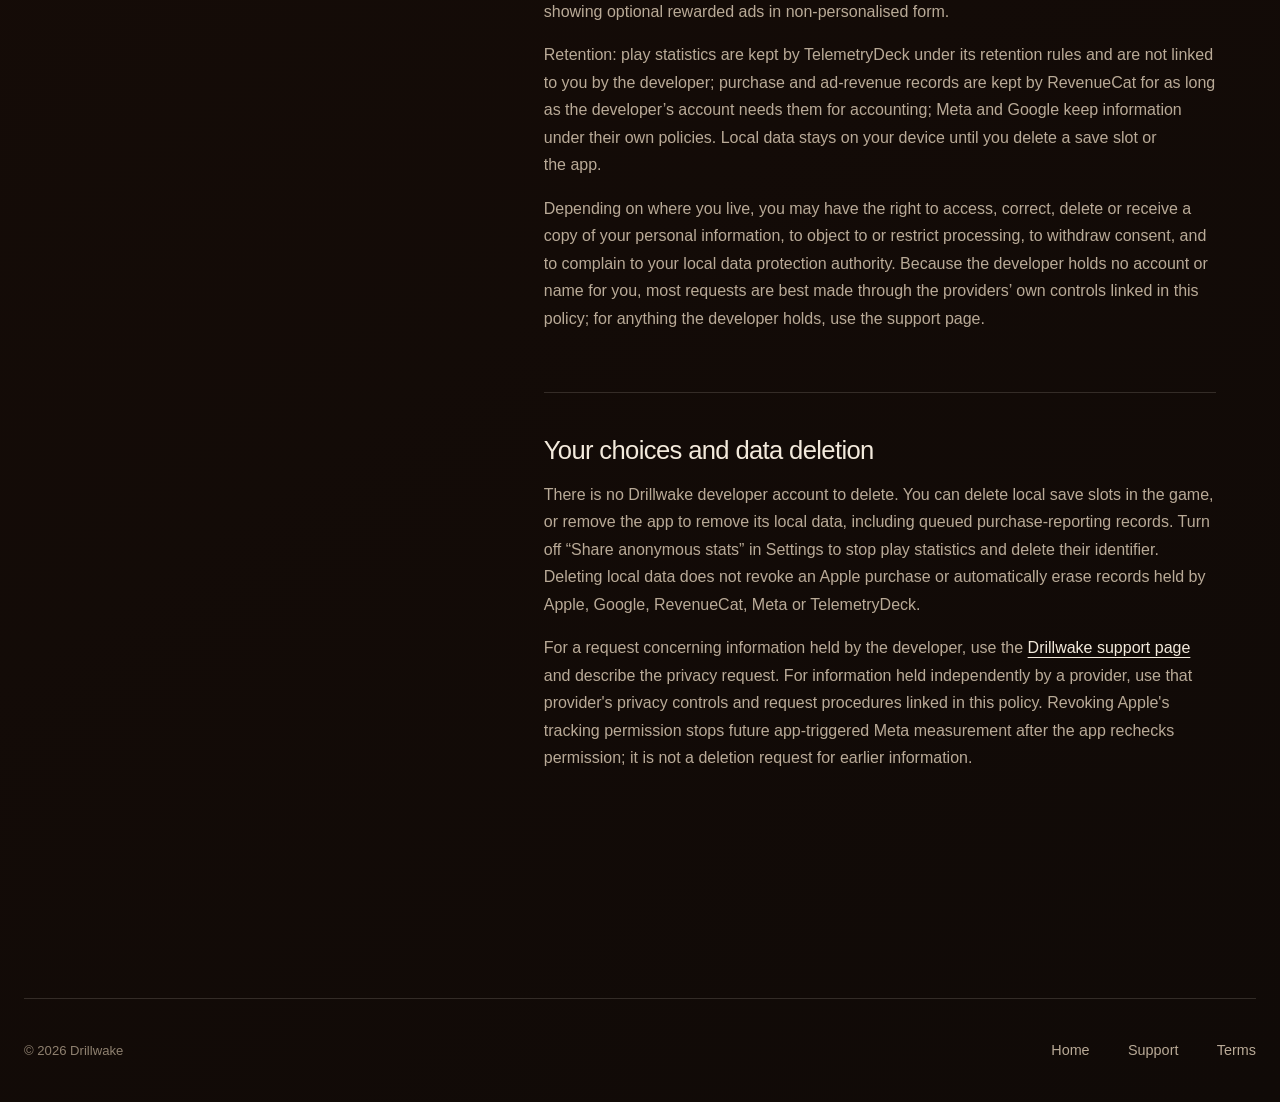
==== commit f7176cd3: "Privacy: 1.10.1/1.10.2 wording from PRIVACY.md, and name the developer as the App Store seller Bring" ====
--- a/privacy/index.html
+++ b/privacy/index.html
@@ -21,24 +21,25 @@
     <main id="main" class="article-shell">
       <header class="article-intro">
         <h1>Privacy</h1>
-        <p>Effective 11 November 2026</p>
+        <p>Effective 21 November 2026</p>
       </header>
       <article class="article-body">
         <section>
           <h2>The short version</h2>
-          <p>Drillwake plays offline and needs no developer account. Game progress stays on your device. Versions through 1.4.0 are paid and have no advertising or in-app purchases. From version 1.5.0, the first expedition is free, with optional Apple purchases and Google rewarded videos. Version 1.6.2 adds RevenueCat purchase validation and revenue accounting. Optional Game Center features send scores and achievements to Apple when you are signed in. Data practices depend on your installed version, as described below.</p>
+          <p>Drillwake plays offline and needs no developer account. Game progress stays on your device. Versions through 1.4.0 are paid and have no advertising or in-app purchases. From version 1.5.0, the first expedition is free, with optional Apple purchases and Google rewarded videos. Version 1.6.2 adds RevenueCat purchase validation and revenue accounting. Optional Game Center features send scores and achievements to Apple when you are signed in. From version 1.10, RevenueCat provides purchase validation and revenue accounting, including rewarded-ad earnings. Data practices depend on your installed version, as described below.</p>
         </section>
         <section>
           <h2>Information stored on your device</h2>
           <p>Drillwake stores game progress and settings locally on your iPhone or iPad using Apple UserDefaults. Your saved worlds and settings remain on your device; Game Center receives only the gameplay results described below, not your complete save file. Replacing or deleting a save slot removes that slot’s progress. Removing Drillwake removes its locally stored data, but does not automatically remove records held by Apple Game Center.</p>
+          <p>From version 1.10.1 the game also keeps, on the device only, a copy of each save slot’s last good save, and sets aside any save that can no longer be read instead of overwriting it, so progress and purchases can be recovered. Your complete game save is not sent to RevenueCat.</p>
         </section>
         <section>
           <h2>Advertising</h2>
           <p>From version 1.5.0, Drillwake offers optional video ads. You choose when to watch one; nothing in the game is locked behind them, and no ad ever appears without you asking for it.</p>
-          <p>Ads are requested as <strong>non-personalised</strong>. Versions through 1.7.0 do not request Apple's App Tracking Transparency permission. From version 1.7.1 through 1.8.x, the separate, optional Meta measurement described below may request it. From version 1.9.0 the app requests Apple's App Tracking Transparency permission shortly after launch on iPhone and iPad in every region, normally after any Google consent form. IDFA access is governed by your device's permission state; non-personalised requests do not mean all advertising data is anonymous. Google may process device or app identifiers, IP-derived approximate location, advertisements viewed, interactions, crash information and performance diagnostics for advertising and measurement. Some information may be associated with your device. Google's SDK also declares a Device ID tracking capability where permitted by the device's privacy settings. See Google's <a href="https://developers.google.com/admob/ios/privacy/data-disclosure">SDK data disclosures</a> and <a href="https://policies.google.com/privacy">privacy policy</a>.</p>
+          <p>Through version 1.10.0, ads are requested as <strong>non-personalised</strong>. From version 1.10.1, the app asks Google for personalised ads only if you allowed tracking on Apple's App Tracking Transparency prompt and, in regions where Google's consent form applies, your choices there allow it; otherwise requests stay non-personalised. From version 1.10.1, ads are also limited to Google's Parental Guidance (PG) content rating. Versions through 1.7.0 do not request Apple's App Tracking Transparency permission. From version 1.7.1 through 1.8.x, the separate, optional Meta measurement described below may request it. From version 1.9.0 the app requests Apple's App Tracking Transparency permission shortly after launch on iPhone and iPad in every region, normally after any Google consent form. IDFA access is governed by your device's permission state; where tracking permission is granted, the advertising identifier can be available to advertising SDKs. Non-personalised requests do not mean all advertising data is anonymous. Google may process device or app identifiers, IP-derived approximate location, advertisements viewed, interactions, crash information and performance diagnostics for advertising and measurement. Some information may be associated with your device. Google's SDK also declares a Device ID tracking capability where permitted by the device's privacy settings. See Google's <a href="https://developers.google.com/admob/ios/privacy/data-disclosure">SDK data disclosures</a> and <a href="https://policies.google.com/privacy">privacy policy</a>.</p>
           <p>Beginning with version 1.6.2, the game disables Google's publisher first-party ID and publisher privacy personalization before starting the ad SDK. Earlier ad-supported versions did not disable publisher first-party ID. Non-personalised requests do not eliminate all collection: Google may still use identifiers for frequency capping and aggregate reporting. See Google's <a href="https://developers.google.com/admob/ios/privacy/strategies#publisher_first-party_id">privacy controls</a> and <a href="https://developers.google.com/admob/ios/privacy/ad-serving-modes#non-personalized_ads">ad-serving explanation</a>.</p>
           <p>The game runs Google's consent-management flow before initializing ads where required and does not request an ad unless that flow permits it. Ad privacy choices are available in game settings where required. A confirmed Full Expedition owner does not initialize the ad SDK on a fresh launch. Buying Full Expedition stops ad offers, but an already-initialized SDK may remain active until you close the app.</p>
-          <p>From version 1.10, when a rewarded video is shown, the app sends RevenueCat what that ad earned: the amount and currency, Google's estimate type, the ad network name, the ad unit and Google's impression identifier, together with the same anonymous app-user identifier RevenueCat uses for purchases. This lets the developer see ad and purchase revenue together. It is sent only where Google's consent information confirms no additional regional consent is required; it is never sent in consent-required regions, including the EEA, UK and Switzerland, or while that status is unknown. No advertising identifier, name, email or game save is sent, it is not used for tracking or ad targeting, and no RevenueCat advertising-partner integration is turned on. Earlier versions do not send ad earnings to RevenueCat. AdMob remains the authoritative record of advertising earnings.</p>
+          <p>From version 1.10, when a rewarded video is shown, the app sends RevenueCat what that ad earned: the amount and currency, Google's estimate type, the ad network name, the ad unit and Google's impression identifier, together with the same anonymous app-user identifier RevenueCat uses for purchases. This lets the developer see ad and purchase revenue together. It is sent only where Google's consent information confirms no additional regional consent is required; it is never sent in consent-required regions, including the EEA, UK and Switzerland, or while that status is unknown. From version 1.10.1, RevenueCat may also receive rewarded-ad lifecycle events (an ad loading or failing to load, being displayed, and which rewarded offer was shown or accepted), only in the same regions and under the same conditions as ad earnings. From version 1.10.1, RevenueCat may also receive a count when the player opens certain in-app store screens (the gem shop’s paid deals, the Full Expedition screen, or the Starter Pack offer), identified only by a short screen name and the same anonymous app-user identifier, only in the same regions and under the same conditions as ad earnings. No advertising identifier, name, email or game save is sent, it is not used for tracking or ad targeting, and no RevenueCat advertising-partner integration is turned on. Earlier versions do not send ad earnings to RevenueCat. AdMob remains the authoritative record of advertising earnings.</p>
           <p>On the first launch of version 1.10 or later, the app itself makes one install-attribution registration attempt with SKAdNetwork, Apple's privacy-preserving install attribution, for every player and without needing tracking permission. For this the app sends nothing to the developer or any ad network and uses no advertising identifier. If an ad led to the install, Apple may later send that ad's network an anonymous, delayed install report; organic installs produce none. Advertising SDKs in the app (Google and, where enabled as described below, Meta) may separately use SKAdNetwork under their own rules.</p>
         </section>
         <section>
@@ -48,27 +49,27 @@
         <section>
           <h2>Optional play statistics from version 1.9.0</h2>
           <p>Play statistics are off unless you choose “Share stats” when the game asks, or turn on “Share anonymous stats” in Settings. Before you opt in, the game creates no statistics identifier and sends no play-statistics signals. Declining does not change gameplay, purchases or rewards.</p>
-          <p>If you opt in, the game sends a small set of gameplay signals to TelemetryDeck GmbH: first launch and whether the install is fresh; later sessions, whether they are return visits and the number of days since opt-in; first-job tutorial steps and completion; the start and end of your first descent, including its depth and whether you surfaced or were wrecked; your first ore sale; and your first upgrade. Each signal carries a one-way hash of a random identifier created for statistics, a random session identifier, app version, platform and time. The game does not attach your name, email, Game Center identity, advertising identifier, device model, location, save contents or purchase records. There is no screen recording, tap capture or session replay.</p>
+          <p>If you opt in, the game sends a small set of gameplay signals to TelemetryDeck GmbH: first launch and whether the install is fresh; later sessions, whether they are return visits and the number of days since opt-in; first-job tutorial steps and completion; the start and end of your first descent, including its depth and whether you surfaced or were wrecked; your first ore sale; your first upgrade; which shop screens and offers are shown to you and where in the game (never what you buy or spend); whether the gem shop’s Deals tab opened by itself or was chosen; when the Starter Pack offer appears on its own or is closed without buying, with what prompted it (such as a first wreck or a big sale) and how many times it has appeared; and whether you come back on the first and seventh day after opting in. From version 1.10.1, it also records the rewarded-ad funnel when those statistics are on: that an ad was requested or loaded, that a player accepted or was shown an ad, that a reward was earned or applied, that the player closed the ad early, or that it failed, including which offer where applicable (never an advertising identifier, earnings or the reward amount or contents). From version 1.10.1, when those statistics are on, it also records the real-money purchase funnel: that a player tapped a product, that a purchase started, how it ended (succeeded, cancelled, failed, pending or another store outcome), or that Restore was used and whether anything was restored, including a short product name such as “full” or “gems_sack” where applicable (never a price, a transaction identifier, payment details or the App Store product identifier). Each signal carries a one-way hash of a random identifier created for statistics, a random session identifier, app version, platform and time. The game does not attach your name, email, Game Center identity, advertising identifier, device model, location, save contents, payment details, transaction identifiers or purchase amounts. There is no screen recording, tap capture or session replay.</p>
           <p>Signals can wait in a bounded on-device queue while offline. Turning “Share anonymous stats” off deletes the statistics identifier and unsent queue and stops new play-statistics requests. A request already sent may still complete. Turning it on again creates a new identifier. This switch does not delete signals already received by TelemetryDeck. We have no player account or identity mapping with which to associate these statistics with you. The separate Meta and advertising permission controls described below still apply independently.</p>
           <p>These play-statistics signals are not forwarded to Meta, Google or other advertisers. TelemetryDeck processes them under its <a href="https://telemetrydeck.com/privacy/">privacy policy</a>. Publication of this section does not mean version 1.9.0 has been released.</p>
         </section>
         <section>
           <h2>Optional Meta advertising measurement from version 1.7.1</h2>
           <p>To understand whether our advertising brings new players to Drillwake, version 1.7.1 adds permission-gated Meta measurement. In versions 1.7.1 through 1.8.x, measurement remains off while Google's regional consent status is unknown or requires consent, including in the EEA, UK and Switzerland, and the app may ask for Apple's tracking permission only where that status confirms no additional regional consent is required. From version 1.9.0 the app requests Apple's App Tracking Transparency permission shortly after launch on iPhone and iPad in every region, normally after any Google consent form. Meta measurement starts only when that permission is authorised and Google's consent information confirms no additional regional consent is required. From version 1.8.1, a Full Expedition owner may also have Google's consent-management service check the region without loading a consent form or starting the ad SDK. This check is only attempted while the app is active and Apple's tracking permission is undecided or authorised. It does not itself start Meta measurement; Meta measurement then follows the same permission and regional-consent rules above.</p>
-          <p>When enabled, Meta receives app activations and return-session information, session timing, device identifiers and Meta advertising-link information to measure advertising effectiveness and understand early engagement. The game also reports three milestones by name: tutorial completion, first ore sale and first upgrade. These limited events help us understand whether players attracted by our advertising reach the core game loop. Automatic gameplay-event and purchase-event logging remain disabled. The game does not attach save contents, ore quantities, gem balances, purchase values, RevenueCat purchase records or Game Center identity to these milestone events. Meta's SDK also processes technical information, other analytics data and crash data under <a href="https://www.facebook.com/privacy/policy/">Meta's privacy policy</a>. These practices begin with the measurement-enabled version 1.7.1; publication of this policy does not mean that version has been released.</p>
+          <p>When enabled, Meta receives app activations and return-session information, session timing, device identifiers and Meta advertising-link information to measure advertising effectiveness and understand early engagement. The game also reports three milestones by name: tutorial completion, first ore sale and first upgrade. These limited events help us understand whether players attracted by our advertising reach the core game loop. Each milestone is attempted at most once per install. A milestone reached without that permission, or before Meta measurement has started, is dropped, not kept for later. Automatic gameplay-event and purchase-event logging remain disabled. The game does not attach save contents, ore quantities, gem balances, purchase values, RevenueCat purchase records or Game Center identity to these milestone events. Meta's SDK also processes technical information, other analytics data and crash data under <a href="https://www.facebook.com/privacy/policy/">Meta's privacy policy</a>. These practices begin with the measurement-enabled version 1.7.1; publication of this policy does not mean that version has been released.</p>
           <p>Declining or restricting tracking does not affect gameplay, purchases or rewards. You can change the permission in iPhone or iPad Settings. When the app becomes active again, it rechecks permission and stops new app-triggered activations, milestone logging, event flushes and advertising-link forwarding if permission is no longer authorised, and turns off advertiser-identifier collection through the SDK setting. This does not delete previously received information or purge Meta's existing event queue. Events already queued may remain on the device and may be sent if you later grant permission again. An already-started SDK may continue technical configuration requests until you close the app; we do not promise that every SDK request stops immediately. In versions through 1.8.0, a confirmed Full Expedition owner may have no regional advertising-consent result, so Meta measurement can remain off for that player. From 1.8.1 the region check above can resolve that case. From version 1.9.0 the tracking prompt is still requested in every region, but Meta measurement remains off while the regional consent status is unknown or requires consent, including in the EEA, UK and Switzerland, when Apple tracking is denied, or when the check cannot complete.</p>
           <p>Session timing and milestone delivery can be incomplete, for example if a player does not return, is offline or declines tracking. A small on-device record limits repeat milestone logging attempts; it is not a guarantee of event delivery. App Store Connect separately supplies Apple's available download and opt-in usage reports. These are aggregate reports, not a complete individual player history or an account shared with Meta and RevenueCat.</p>
         </section>
         <section>
           <h2>Apple Game Center</h2>
-          <p>From version 1.4.0, Drillwake uses Apple GameKit for optional rankings and achievements. When you are signed in to Game Center, the game submits your best Deep Bore depth, your Daily Dig depth where available, and earned achievement completions to Apple. Apple associates these results with your Game Center player account, and your nickname and scores may appear to other players according to your Game Center settings.</p>
+          <p>From version 1.4.0, Drillwake uses Apple GameKit for optional rankings and achievements. When you are signed in to Game Center, the game submits your best Deep Bore depth, your Daily Dig depth where available, your longest Ore Streak of the week in versions that include the weekly streak leaderboard, and earned achievement completions to Apple. Apple associates these results with your Game Center player account, and your nickname and scores may appear to other players according to your Game Center settings.</p>
           <p>The developer does not receive your Apple Account password or operate a separate player database. Apple processes Game Center information under its <a href="https://www.apple.com/legal/privacy/data/en/game-center/">Game Center privacy notice</a>. You can manage your profile, sharing and sign-in in your device’s Game Center settings. You can play the main game without Game Center; online rankings and achievement reporting require a connection and sign-in.</p>
         </section>
         <section>
           <h2>Purchases and accounts</h2>
           <p>Drillwake does not create developer accounts. From version 1.5.0 it offers Full Expedition, which opens the remaining worlds and removes ads, plus optional Core Gem packs and a limited-time Starter Pack. Core Gems can also be earned in play and spent on optional in-game items and cosmetics. Purchases are handled by Apple under Apple's terms and privacy policy; the developer does not receive your payment details. Gem balances and credited transaction identifiers are stored with the local game save to prevent duplicate crediting. If you bought Drillwake while it was a paid app, Full Expedition is granted automatically after your App Store purchase history is verified. If that check is unavailable, the game does not start ads.</p>
           <p>Optional daily reminders are scheduled locally on your device after you enable them; no game server sends them. You can disable them in the game or iPhone or iPad Settings.</p>
-          <p>Beginning with version 1.6.2, RevenueCat receives verified Apple purchase records, rewarded-ad earnings from version 1.10 as described under Advertising, and an automatically generated anonymous app-user identifier to validate purchases and understand revenue. The game does not add your name, email, phone number, Game Center identity, advertising identifier or custom identifying attributes to this purchase-accounting integration. RevenueCat may also process SDK protocol metadata. Apple handles payment-card details; Drillwake does not receive them. Your complete game save is not sent to RevenueCat. See <a href="https://www.revenuecat.com/privacy">RevenueCat's privacy policy</a>.</p>
+          <p>Beginning with version 1.6.2, RevenueCat receives verified Apple purchase records, rewarded-ad earnings from version 1.10 and store-view counts from version 1.10.1 as described under Advertising, and an automatically generated anonymous app-user identifier to validate purchases and understand revenue. The game does not add your name, email, phone number, Game Center identity, advertising identifier or custom identifying attributes to this purchase-accounting integration. RevenueCat may also process SDK protocol metadata. Apple handles payment-card details; Drillwake does not receive them. Your complete game save is not sent to RevenueCat. See <a href="https://www.revenuecat.com/privacy">RevenueCat's privacy policy</a>.</p>
           <p>Signed purchase records awaiting reporting are stored in a protected local outbox, excluded from cloud backups. They retain the original anonymous customer identifier and retry when the app runs again. Successful reporting removes the queued record; deleting the app removes the local queue. These records are not written to logs or used to grant purchases again. Apple transactions finish after the game credit is safely saved and the accounting record stored, without waiting for RevenueCat's server. A local write failure retains Apple's transaction for recovery. RevenueCat reporting is separate from Apple and Google's payment systems and does not change your rewards, purchase access or ability to play offline.</p>
         </section>
         <section>
@@ -87,9 +88,16 @@
           <h2>Privacy questions</h2>
           <p>Use the <a href="../support/">Drillwake support page</a>. No personal address or developer profile is published here.</p>
         </section>
+        <section id="responsibility">
+          <h2>Who is responsible, and your rights</h2>
+          <p>DRILLWAKE is developed and published by its independent developer (“the developer”), the seller listed on its App Store page, who is responsible for the processing described in this policy. Contact the developer through the <a href="../support/">support page</a>.</p>
+          <p>Where data protection law (such as the GDPR or the UK GDPR) applies, the developer relies on your consent for optional play statistics and for tracking-based measurement and personalised advertising (you can withdraw it at any time as described in this policy), and on legitimate interests for purchase validation, fraud prevention and revenue accounting, and for showing optional rewarded ads in non-personalised form.</p>
+          <p>Retention: play statistics are kept by TelemetryDeck under its retention rules and are not linked to you by the developer; purchase and ad-revenue records are kept by RevenueCat for as long as the developer’s account needs them for accounting; Meta and Google keep information under their own policies. Local data stays on your device until you delete a save slot or the app.</p>
+          <p>Depending on where you live, you may have the right to access, correct, delete or receive a copy of your personal information, to object to or restrict processing, to withdraw consent, and to complain to your local data protection authority. Because the developer holds no account or name for you, most requests are best made through the providers’ own controls linked in this policy; for anything the developer holds, use the support page.</p>
+        </section>
         <section id="data-deletion">
           <h2>Your choices and data deletion</h2>
-          <p>There is no Drillwake developer account to delete. You can delete local save slots in the game, or remove the app to remove its local data, including queued purchase-reporting records. Deleting local data does not revoke an Apple purchase or automatically erase records held by Apple, Google, RevenueCat, Meta or TelemetryDeck.</p>
+          <p>There is no Drillwake developer account to delete. You can delete local save slots in the game, or remove the app to remove its local data, including queued purchase-reporting records. Turn off “Share anonymous stats” in Settings to stop play statistics and delete their identifier. Deleting local data does not revoke an Apple purchase or automatically erase records held by Apple, Google, RevenueCat, Meta or TelemetryDeck.</p>
           <p>For a request concerning information held by the developer, use the <a href="../support/">Drillwake support page</a> and describe the privacy request. For information held independently by a provider, use that provider's privacy controls and request procedures linked in this policy. Revoking Apple's tracking permission stops future app-triggered Meta measurement after the app rechecks permission; it is not a deletion request for earlier information.</p>
         </section>
       </article>
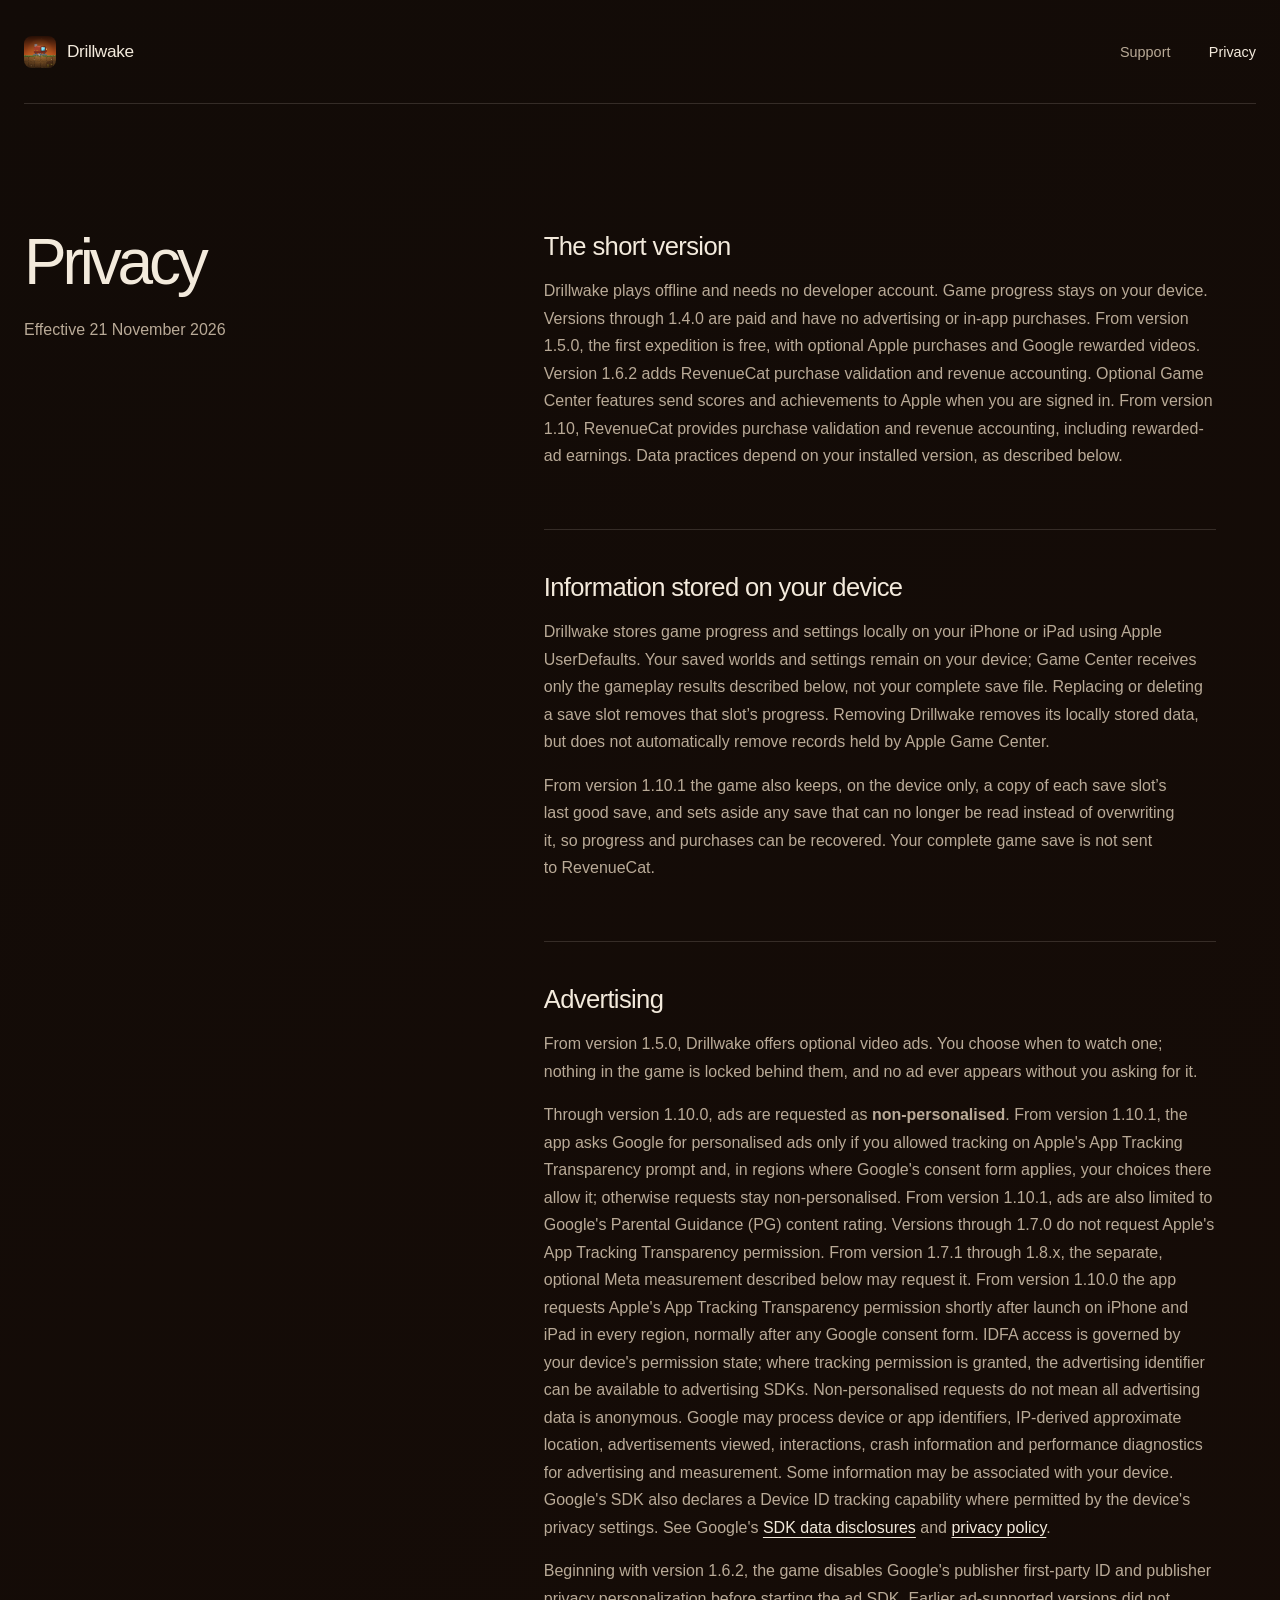
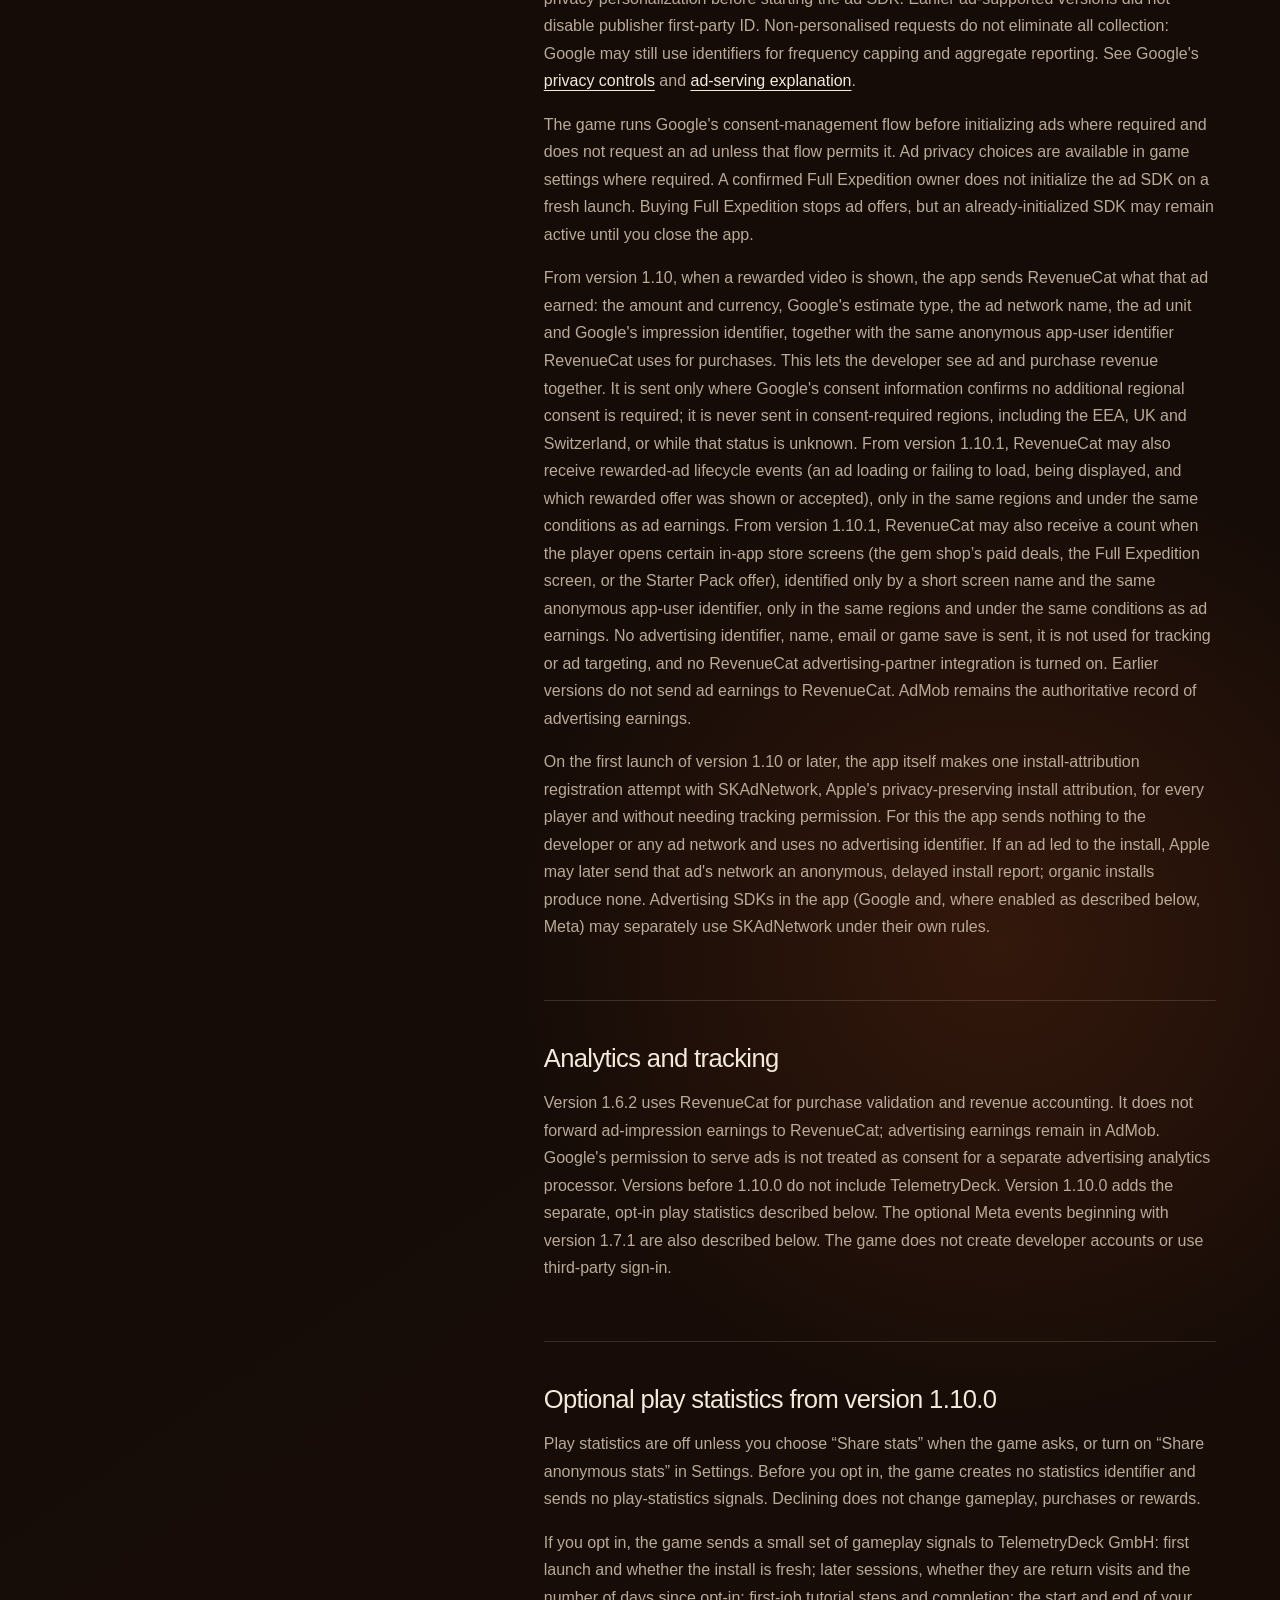
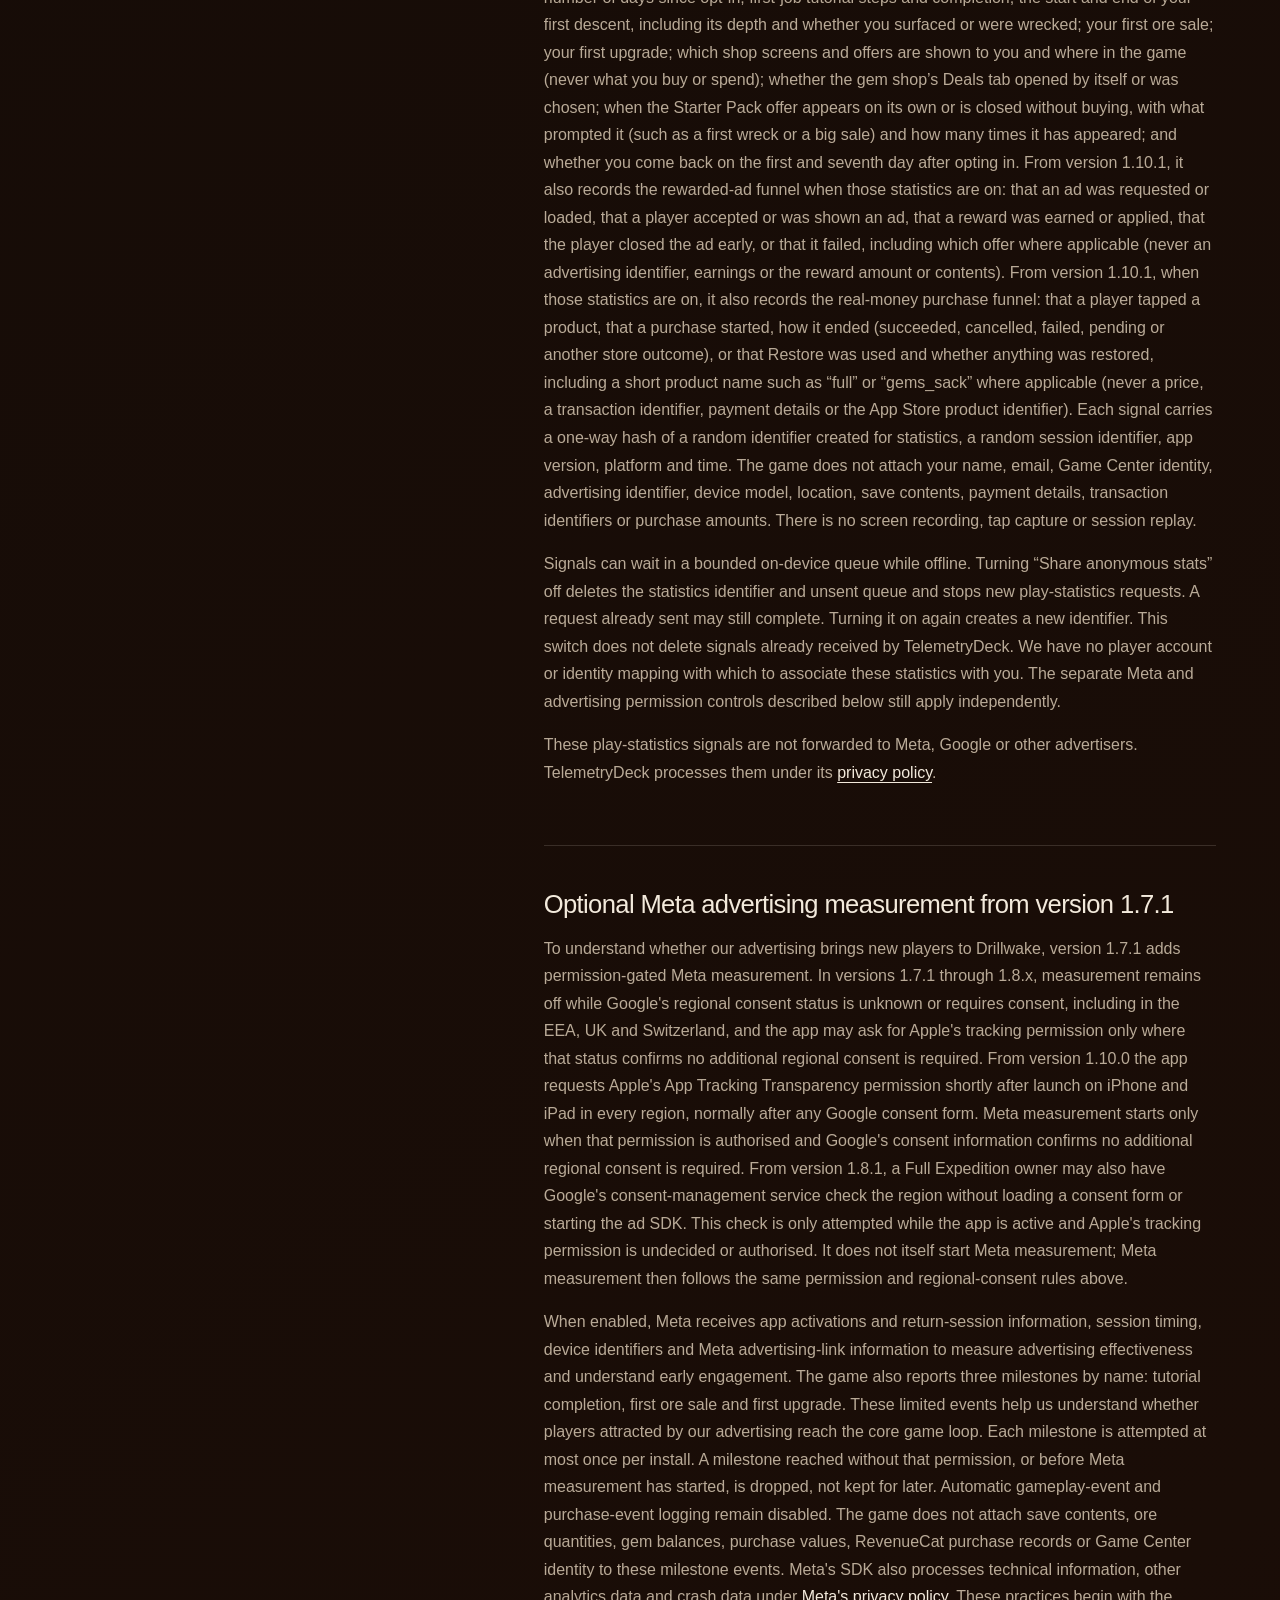
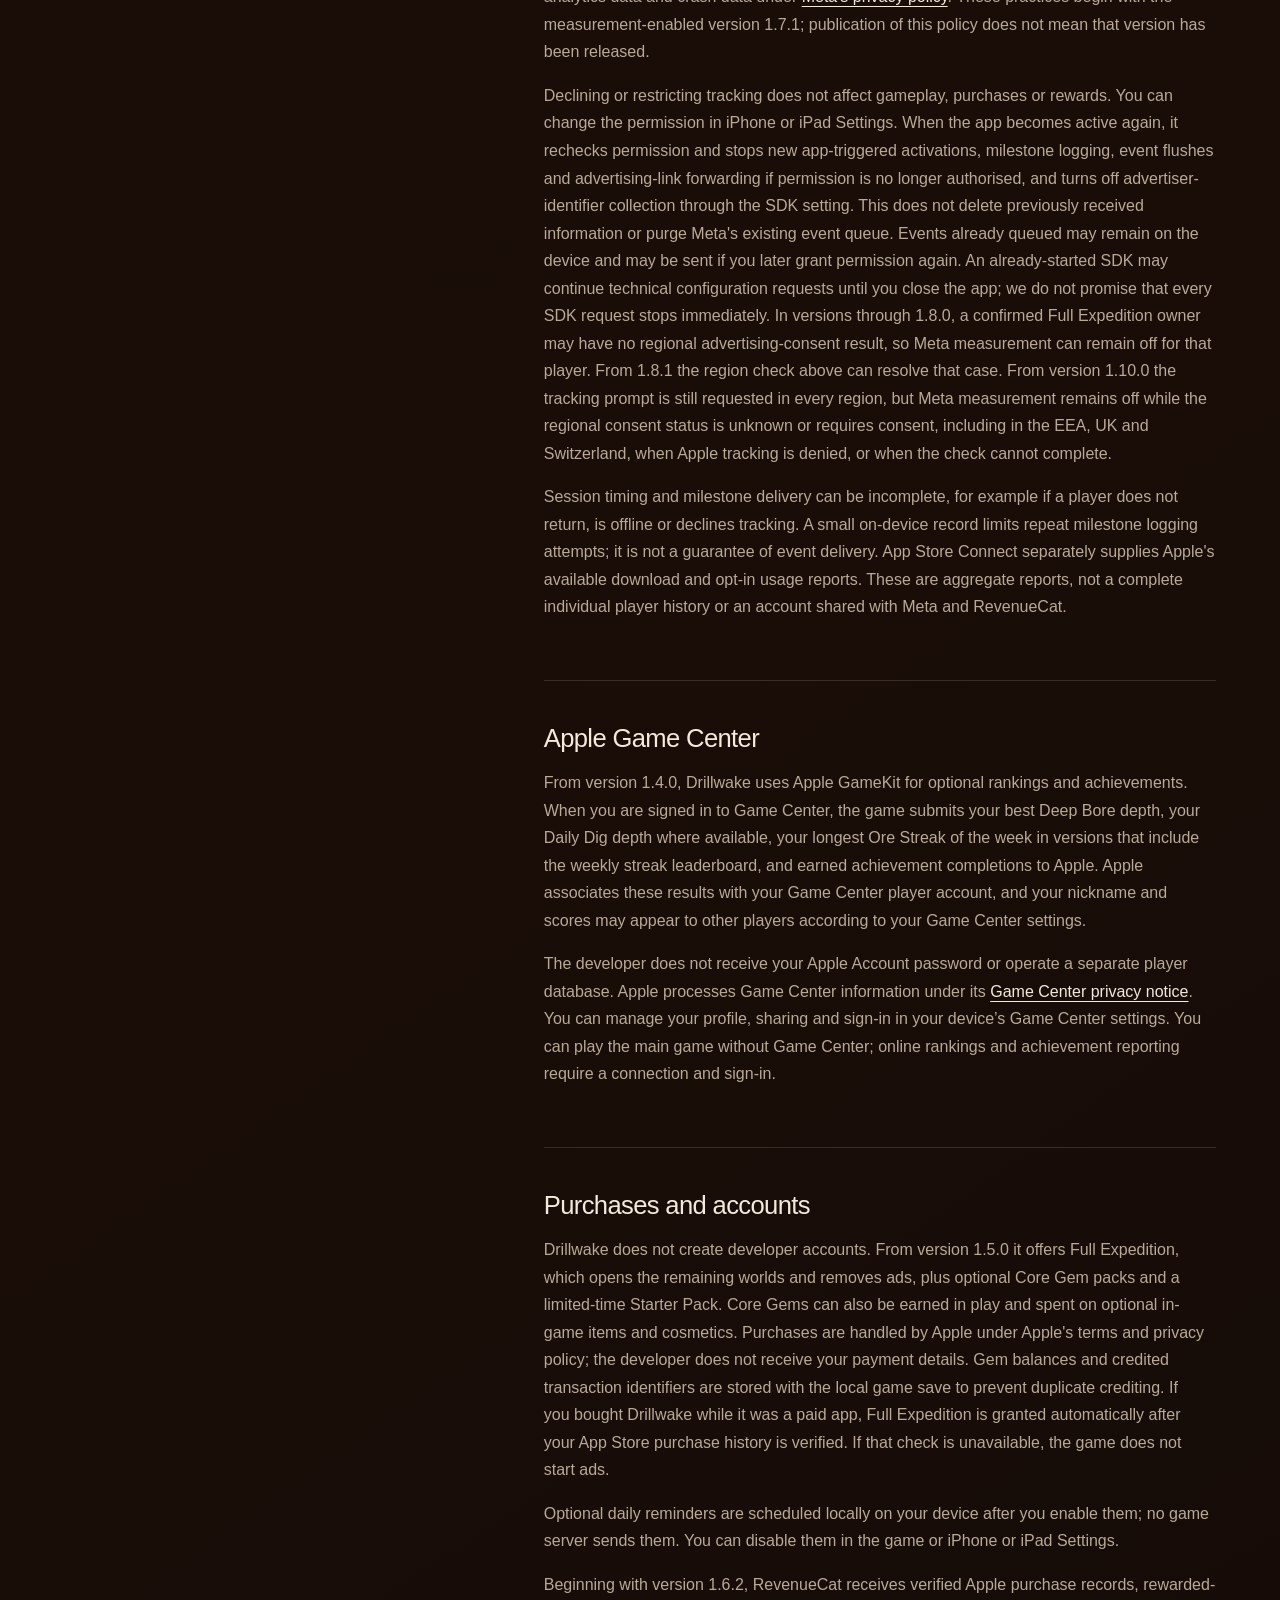
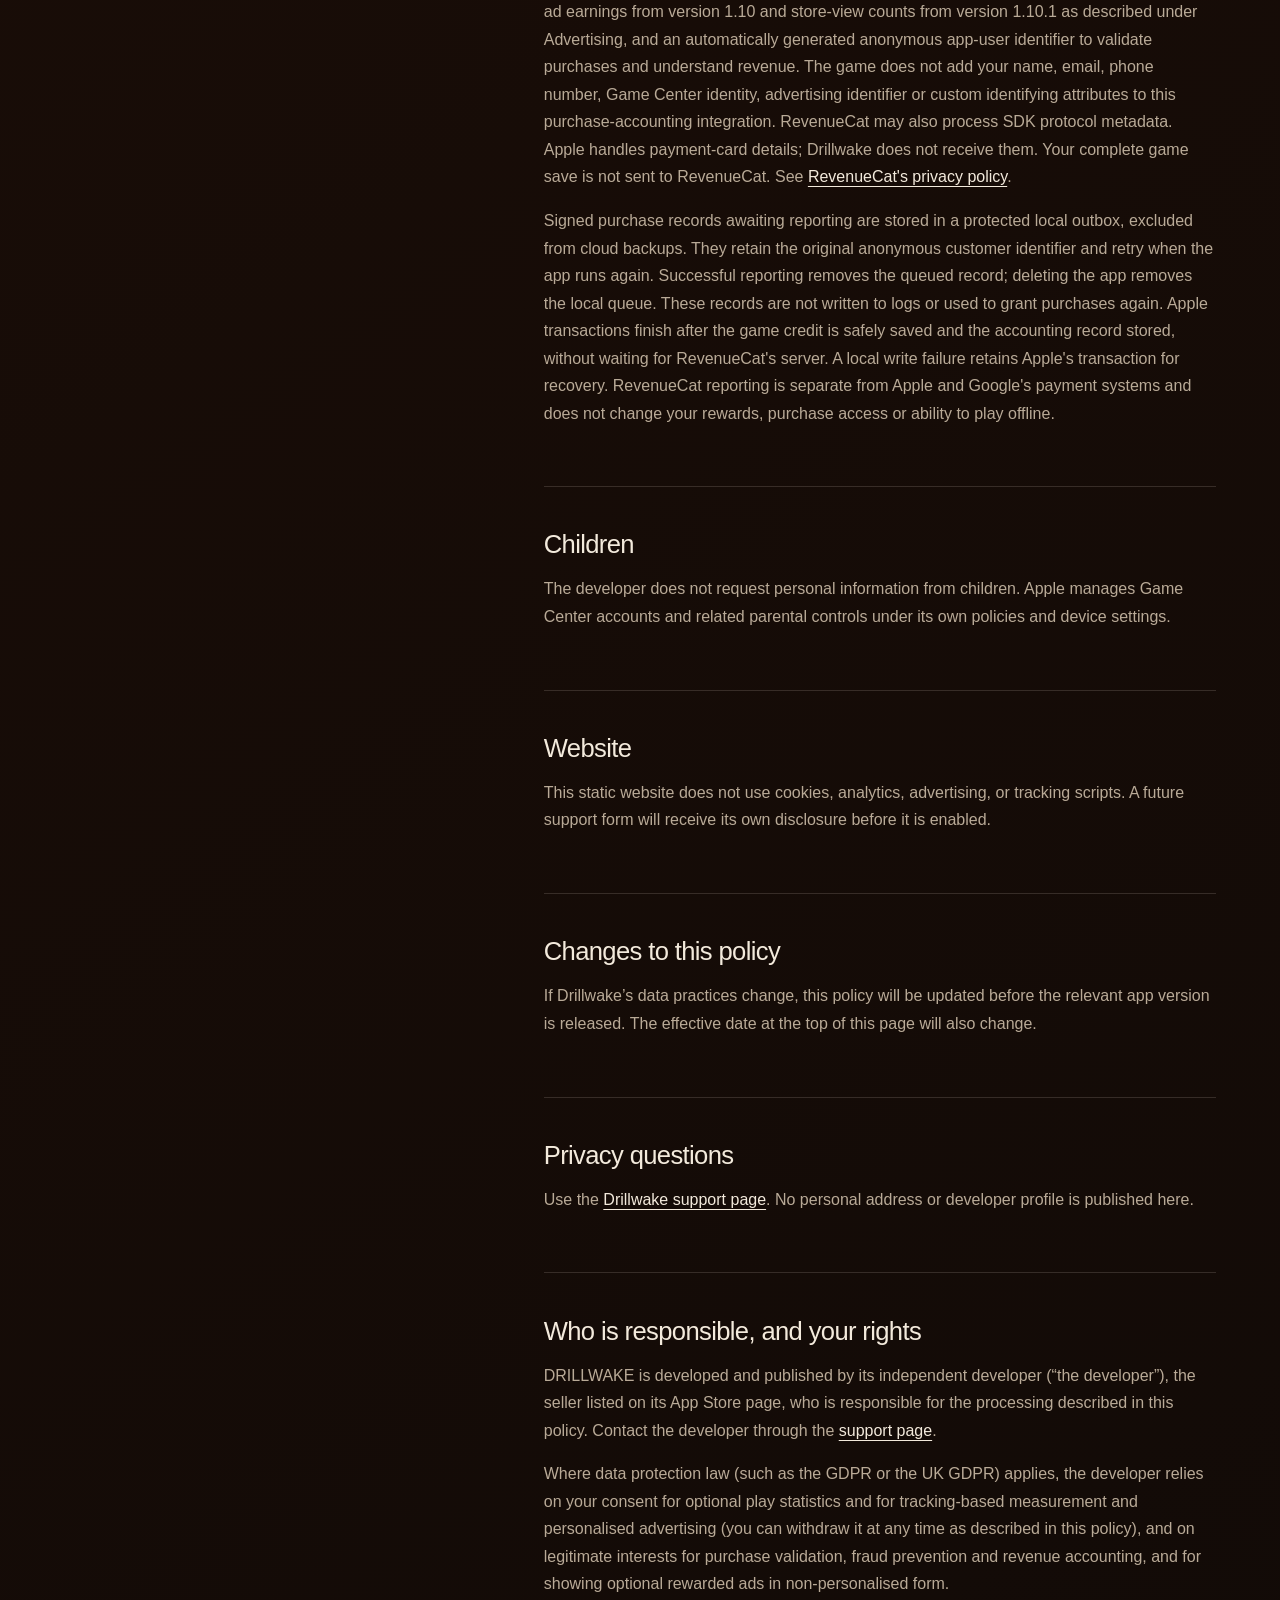
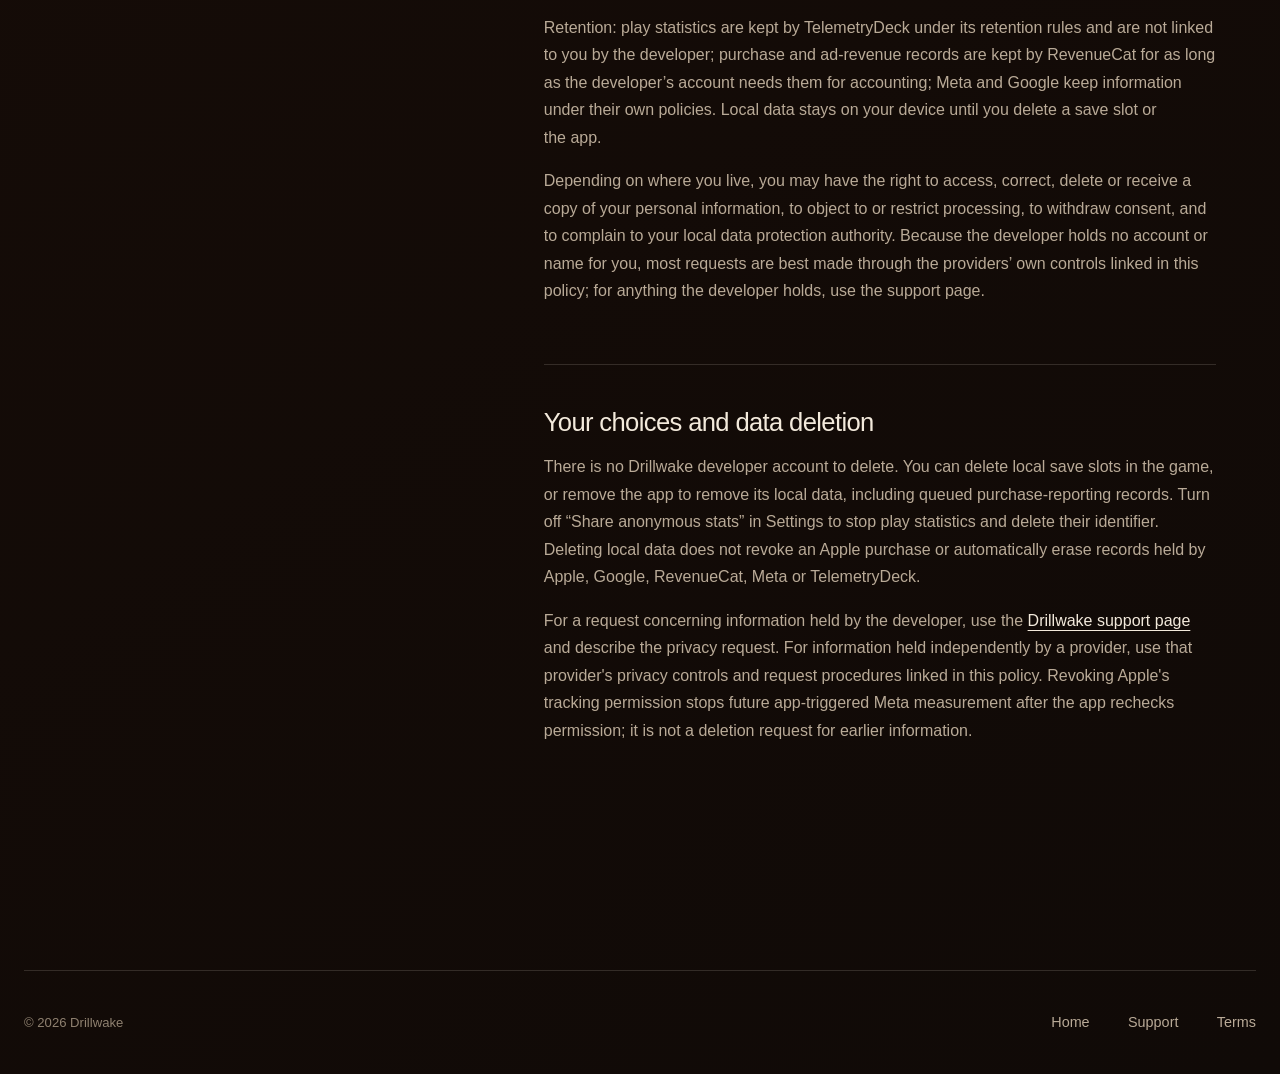
==== commit 29b36fd5: "Support and privacy: name 1.10.0, not 1.9.0 1.9 never shipped (it was renamed 1.10.0). The support p" ====
--- a/privacy/index.html
+++ b/privacy/index.html
@@ -36,7 +36,7 @@
         <section>
           <h2>Advertising</h2>
           <p>From version 1.5.0, Drillwake offers optional video ads. You choose when to watch one; nothing in the game is locked behind them, and no ad ever appears without you asking for it.</p>
-          <p>Through version 1.10.0, ads are requested as <strong>non-personalised</strong>. From version 1.10.1, the app asks Google for personalised ads only if you allowed tracking on Apple's App Tracking Transparency prompt and, in regions where Google's consent form applies, your choices there allow it; otherwise requests stay non-personalised. From version 1.10.1, ads are also limited to Google's Parental Guidance (PG) content rating. Versions through 1.7.0 do not request Apple's App Tracking Transparency permission. From version 1.7.1 through 1.8.x, the separate, optional Meta measurement described below may request it. From version 1.9.0 the app requests Apple's App Tracking Transparency permission shortly after launch on iPhone and iPad in every region, normally after any Google consent form. IDFA access is governed by your device's permission state; where tracking permission is granted, the advertising identifier can be available to advertising SDKs. Non-personalised requests do not mean all advertising data is anonymous. Google may process device or app identifiers, IP-derived approximate location, advertisements viewed, interactions, crash information and performance diagnostics for advertising and measurement. Some information may be associated with your device. Google's SDK also declares a Device ID tracking capability where permitted by the device's privacy settings. See Google's <a href="https://developers.google.com/admob/ios/privacy/data-disclosure">SDK data disclosures</a> and <a href="https://policies.google.com/privacy">privacy policy</a>.</p>
+          <p>Through version 1.10.0, ads are requested as <strong>non-personalised</strong>. From version 1.10.1, the app asks Google for personalised ads only if you allowed tracking on Apple's App Tracking Transparency prompt and, in regions where Google's consent form applies, your choices there allow it; otherwise requests stay non-personalised. From version 1.10.1, ads are also limited to Google's Parental Guidance (PG) content rating. Versions through 1.7.0 do not request Apple's App Tracking Transparency permission. From version 1.7.1 through 1.8.x, the separate, optional Meta measurement described below may request it. From version 1.10.0 the app requests Apple's App Tracking Transparency permission shortly after launch on iPhone and iPad in every region, normally after any Google consent form. IDFA access is governed by your device's permission state; where tracking permission is granted, the advertising identifier can be available to advertising SDKs. Non-personalised requests do not mean all advertising data is anonymous. Google may process device or app identifiers, IP-derived approximate location, advertisements viewed, interactions, crash information and performance diagnostics for advertising and measurement. Some information may be associated with your device. Google's SDK also declares a Device ID tracking capability where permitted by the device's privacy settings. See Google's <a href="https://developers.google.com/admob/ios/privacy/data-disclosure">SDK data disclosures</a> and <a href="https://policies.google.com/privacy">privacy policy</a>.</p>
           <p>Beginning with version 1.6.2, the game disables Google's publisher first-party ID and publisher privacy personalization before starting the ad SDK. Earlier ad-supported versions did not disable publisher first-party ID. Non-personalised requests do not eliminate all collection: Google may still use identifiers for frequency capping and aggregate reporting. See Google's <a href="https://developers.google.com/admob/ios/privacy/strategies#publisher_first-party_id">privacy controls</a> and <a href="https://developers.google.com/admob/ios/privacy/ad-serving-modes#non-personalized_ads">ad-serving explanation</a>.</p>
           <p>The game runs Google's consent-management flow before initializing ads where required and does not request an ad unless that flow permits it. Ad privacy choices are available in game settings where required. A confirmed Full Expedition owner does not initialize the ad SDK on a fresh launch. Buying Full Expedition stops ad offers, but an already-initialized SDK may remain active until you close the app.</p>
           <p>From version 1.10, when a rewarded video is shown, the app sends RevenueCat what that ad earned: the amount and currency, Google's estimate type, the ad network name, the ad unit and Google's impression identifier, together with the same anonymous app-user identifier RevenueCat uses for purchases. This lets the developer see ad and purchase revenue together. It is sent only where Google's consent information confirms no additional regional consent is required; it is never sent in consent-required regions, including the EEA, UK and Switzerland, or while that status is unknown. From version 1.10.1, RevenueCat may also receive rewarded-ad lifecycle events (an ad loading or failing to load, being displayed, and which rewarded offer was shown or accepted), only in the same regions and under the same conditions as ad earnings. From version 1.10.1, RevenueCat may also receive a count when the player opens certain in-app store screens (the gem shop’s paid deals, the Full Expedition screen, or the Starter Pack offer), identified only by a short screen name and the same anonymous app-user identifier, only in the same regions and under the same conditions as ad earnings. No advertising identifier, name, email or game save is sent, it is not used for tracking or ad targeting, and no RevenueCat advertising-partner integration is turned on. Earlier versions do not send ad earnings to RevenueCat. AdMob remains the authoritative record of advertising earnings.</p>
@@ -44,20 +44,20 @@
         </section>
         <section>
           <h2>Analytics and tracking</h2>
-          <p>Version 1.6.2 uses RevenueCat for purchase validation and revenue accounting. It does not forward ad-impression earnings to RevenueCat; advertising earnings remain in AdMob. Google's permission to serve ads is not treated as consent for a separate advertising analytics processor. Versions before 1.9.0 do not include TelemetryDeck. Version 1.9.0 adds the separate, opt-in play statistics described below. The optional Meta events beginning with version 1.7.1 are also described below. The game does not create developer accounts or use third-party sign-in.</p>
+          <p>Version 1.6.2 uses RevenueCat for purchase validation and revenue accounting. It does not forward ad-impression earnings to RevenueCat; advertising earnings remain in AdMob. Google's permission to serve ads is not treated as consent for a separate advertising analytics processor. Versions before 1.10.0 do not include TelemetryDeck. Version 1.10.0 adds the separate, opt-in play statistics described below. The optional Meta events beginning with version 1.7.1 are also described below. The game does not create developer accounts or use third-party sign-in.</p>
         </section>
         <section>
-          <h2>Optional play statistics from version 1.9.0</h2>
+          <h2>Optional play statistics from version 1.10.0</h2>
           <p>Play statistics are off unless you choose “Share stats” when the game asks, or turn on “Share anonymous stats” in Settings. Before you opt in, the game creates no statistics identifier and sends no play-statistics signals. Declining does not change gameplay, purchases or rewards.</p>
           <p>If you opt in, the game sends a small set of gameplay signals to TelemetryDeck GmbH: first launch and whether the install is fresh; later sessions, whether they are return visits and the number of days since opt-in; first-job tutorial steps and completion; the start and end of your first descent, including its depth and whether you surfaced or were wrecked; your first ore sale; your first upgrade; which shop screens and offers are shown to you and where in the game (never what you buy or spend); whether the gem shop’s Deals tab opened by itself or was chosen; when the Starter Pack offer appears on its own or is closed without buying, with what prompted it (such as a first wreck or a big sale) and how many times it has appeared; and whether you come back on the first and seventh day after opting in. From version 1.10.1, it also records the rewarded-ad funnel when those statistics are on: that an ad was requested or loaded, that a player accepted or was shown an ad, that a reward was earned or applied, that the player closed the ad early, or that it failed, including which offer where applicable (never an advertising identifier, earnings or the reward amount or contents). From version 1.10.1, when those statistics are on, it also records the real-money purchase funnel: that a player tapped a product, that a purchase started, how it ended (succeeded, cancelled, failed, pending or another store outcome), or that Restore was used and whether anything was restored, including a short product name such as “full” or “gems_sack” where applicable (never a price, a transaction identifier, payment details or the App Store product identifier). Each signal carries a one-way hash of a random identifier created for statistics, a random session identifier, app version, platform and time. The game does not attach your name, email, Game Center identity, advertising identifier, device model, location, save contents, payment details, transaction identifiers or purchase amounts. There is no screen recording, tap capture or session replay.</p>
           <p>Signals can wait in a bounded on-device queue while offline. Turning “Share anonymous stats” off deletes the statistics identifier and unsent queue and stops new play-statistics requests. A request already sent may still complete. Turning it on again creates a new identifier. This switch does not delete signals already received by TelemetryDeck. We have no player account or identity mapping with which to associate these statistics with you. The separate Meta and advertising permission controls described below still apply independently.</p>
-          <p>These play-statistics signals are not forwarded to Meta, Google or other advertisers. TelemetryDeck processes them under its <a href="https://telemetrydeck.com/privacy/">privacy policy</a>. Publication of this section does not mean version 1.9.0 has been released.</p>
+          <p>These play-statistics signals are not forwarded to Meta, Google or other advertisers. TelemetryDeck processes them under its <a href="https://telemetrydeck.com/privacy/">privacy policy</a>.</p>
         </section>
         <section>
           <h2>Optional Meta advertising measurement from version 1.7.1</h2>
-          <p>To understand whether our advertising brings new players to Drillwake, version 1.7.1 adds permission-gated Meta measurement. In versions 1.7.1 through 1.8.x, measurement remains off while Google's regional consent status is unknown or requires consent, including in the EEA, UK and Switzerland, and the app may ask for Apple's tracking permission only where that status confirms no additional regional consent is required. From version 1.9.0 the app requests Apple's App Tracking Transparency permission shortly after launch on iPhone and iPad in every region, normally after any Google consent form. Meta measurement starts only when that permission is authorised and Google's consent information confirms no additional regional consent is required. From version 1.8.1, a Full Expedition owner may also have Google's consent-management service check the region without loading a consent form or starting the ad SDK. This check is only attempted while the app is active and Apple's tracking permission is undecided or authorised. It does not itself start Meta measurement; Meta measurement then follows the same permission and regional-consent rules above.</p>
+          <p>To understand whether our advertising brings new players to Drillwake, version 1.7.1 adds permission-gated Meta measurement. In versions 1.7.1 through 1.8.x, measurement remains off while Google's regional consent status is unknown or requires consent, including in the EEA, UK and Switzerland, and the app may ask for Apple's tracking permission only where that status confirms no additional regional consent is required. From version 1.10.0 the app requests Apple's App Tracking Transparency permission shortly after launch on iPhone and iPad in every region, normally after any Google consent form. Meta measurement starts only when that permission is authorised and Google's consent information confirms no additional regional consent is required. From version 1.8.1, a Full Expedition owner may also have Google's consent-management service check the region without loading a consent form or starting the ad SDK. This check is only attempted while the app is active and Apple's tracking permission is undecided or authorised. It does not itself start Meta measurement; Meta measurement then follows the same permission and regional-consent rules above.</p>
           <p>When enabled, Meta receives app activations and return-session information, session timing, device identifiers and Meta advertising-link information to measure advertising effectiveness and understand early engagement. The game also reports three milestones by name: tutorial completion, first ore sale and first upgrade. These limited events help us understand whether players attracted by our advertising reach the core game loop. Each milestone is attempted at most once per install. A milestone reached without that permission, or before Meta measurement has started, is dropped, not kept for later. Automatic gameplay-event and purchase-event logging remain disabled. The game does not attach save contents, ore quantities, gem balances, purchase values, RevenueCat purchase records or Game Center identity to these milestone events. Meta's SDK also processes technical information, other analytics data and crash data under <a href="https://www.facebook.com/privacy/policy/">Meta's privacy policy</a>. These practices begin with the measurement-enabled version 1.7.1; publication of this policy does not mean that version has been released.</p>
-          <p>Declining or restricting tracking does not affect gameplay, purchases or rewards. You can change the permission in iPhone or iPad Settings. When the app becomes active again, it rechecks permission and stops new app-triggered activations, milestone logging, event flushes and advertising-link forwarding if permission is no longer authorised, and turns off advertiser-identifier collection through the SDK setting. This does not delete previously received information or purge Meta's existing event queue. Events already queued may remain on the device and may be sent if you later grant permission again. An already-started SDK may continue technical configuration requests until you close the app; we do not promise that every SDK request stops immediately. In versions through 1.8.0, a confirmed Full Expedition owner may have no regional advertising-consent result, so Meta measurement can remain off for that player. From 1.8.1 the region check above can resolve that case. From version 1.9.0 the tracking prompt is still requested in every region, but Meta measurement remains off while the regional consent status is unknown or requires consent, including in the EEA, UK and Switzerland, when Apple tracking is denied, or when the check cannot complete.</p>
+          <p>Declining or restricting tracking does not affect gameplay, purchases or rewards. You can change the permission in iPhone or iPad Settings. When the app becomes active again, it rechecks permission and stops new app-triggered activations, milestone logging, event flushes and advertising-link forwarding if permission is no longer authorised, and turns off advertiser-identifier collection through the SDK setting. This does not delete previously received information or purge Meta's existing event queue. Events already queued may remain on the device and may be sent if you later grant permission again. An already-started SDK may continue technical configuration requests until you close the app; we do not promise that every SDK request stops immediately. In versions through 1.8.0, a confirmed Full Expedition owner may have no regional advertising-consent result, so Meta measurement can remain off for that player. From 1.8.1 the region check above can resolve that case. From version 1.10.0 the tracking prompt is still requested in every region, but Meta measurement remains off while the regional consent status is unknown or requires consent, including in the EEA, UK and Switzerland, when Apple tracking is denied, or when the check cannot complete.</p>
           <p>Session timing and milestone delivery can be incomplete, for example if a player does not return, is offline or declines tracking. A small on-device record limits repeat milestone logging attempts; it is not a guarantee of event delivery. App Store Connect separately supplies Apple's available download and opt-in usage reports. These are aggregate reports, not a complete individual player history or an account shared with Meta and RevenueCat.</p>
         </section>
         <section>
